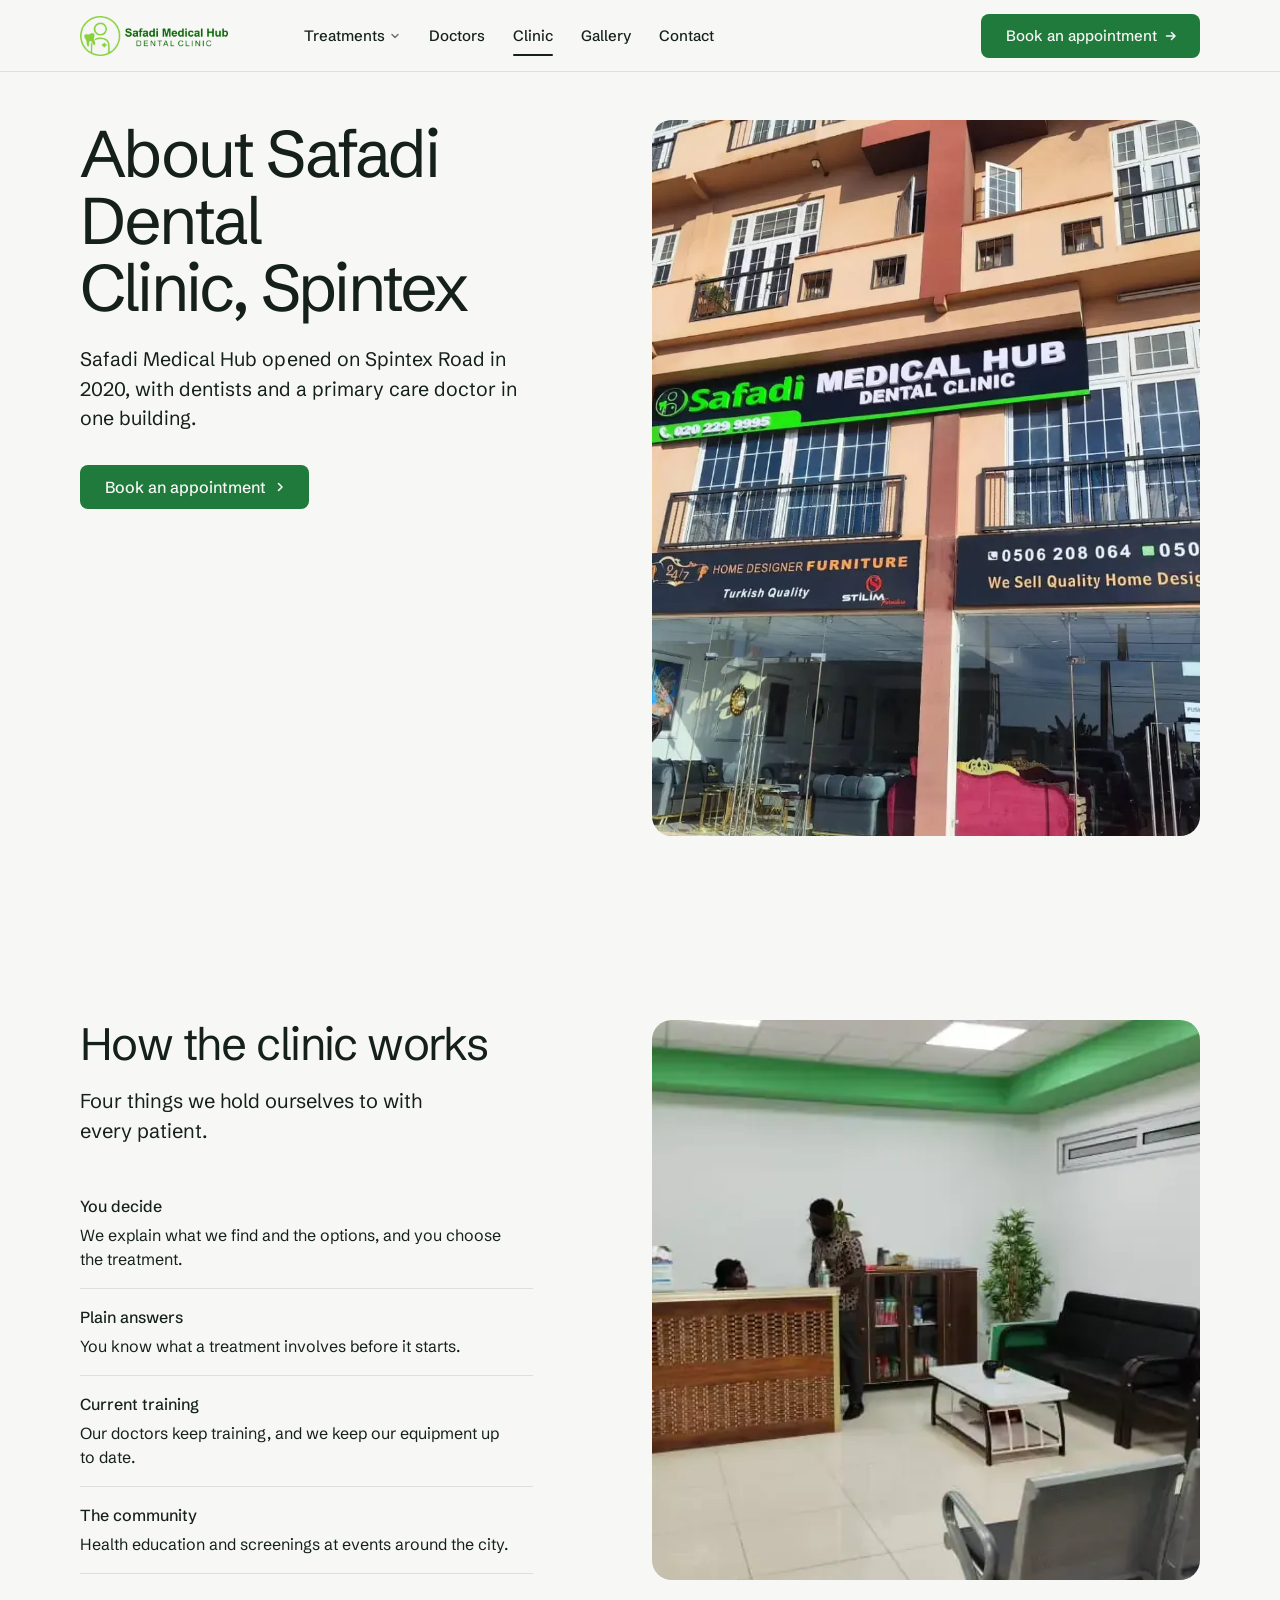
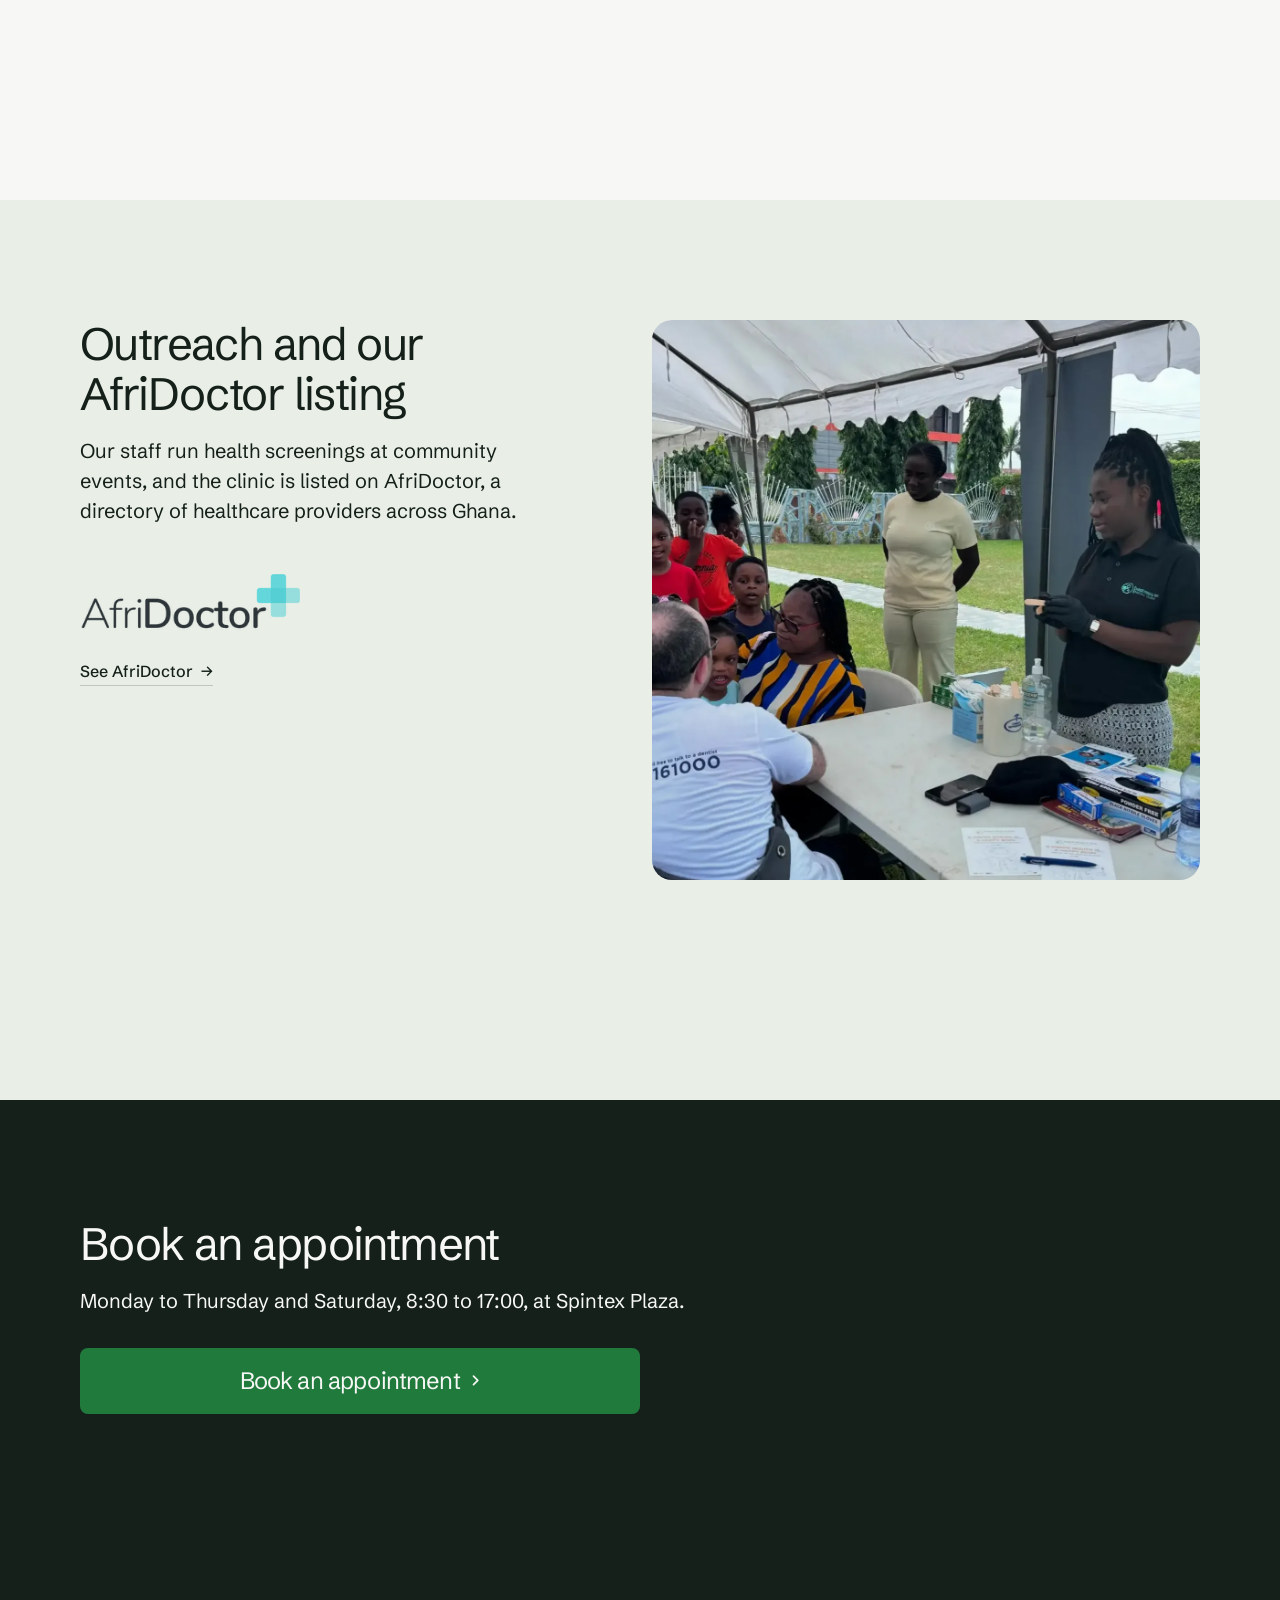
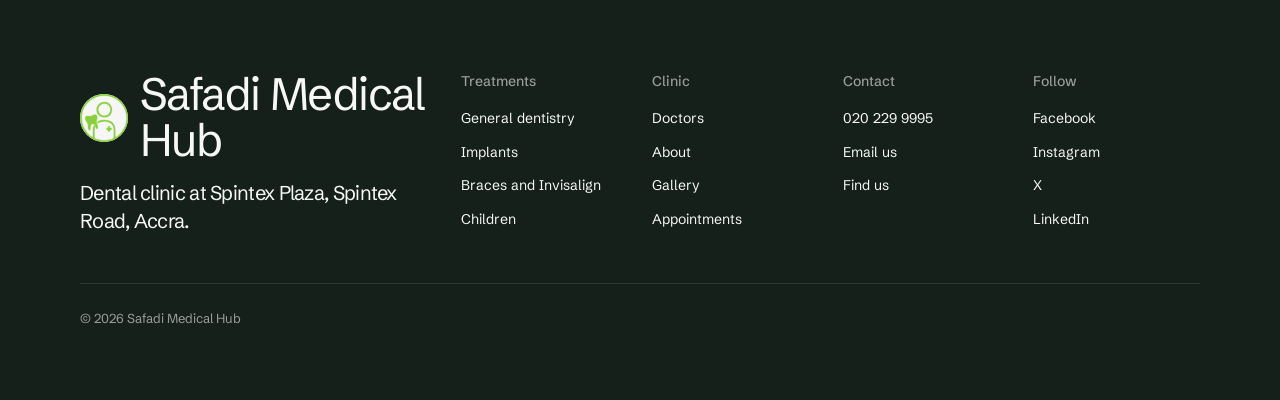
==== about-us.html @ fcdd7473 "Redesign the Safadi Dental Clinic website Seven static pages (home, treatments, doctors, about, gall" ====
<!doctype html>
<html lang="en" data-type="service" data-radius="soft" data-buttons="arrow" data-motion>
<head>
<meta charset="utf-8">
<meta name="viewport" content="width=device-width, initial-scale=1, viewport-fit=cover">
<title>About Safadi Dental Clinic: Spintex, Accra since 2020</title>
<meta name="description" content="Safadi Medical Hub opened on Spintex Road, Accra in 2020, with dentists and a primary care doctor in one building.">
<meta property="og:type" content="website">
<meta property="og:title" content="About Safadi Dental Clinic: Spintex, Accra since 2020">
<meta property="og:description" content="Safadi Medical Hub opened on Spintex Road, Accra in 2020, with dentists and a primary care doctor in one building.">
<meta property="og:image" content="share.jpg">
<meta name="twitter:card" content="summary_large_image">
<link rel="icon" href="favicon.png" type="image/png">
<meta name="theme-color" content="#f7f8f5">
<!-- <link rel="canonical" href="https://safadimedicalservices.com/about-us.html"> : switch on when this build replaces the live site -->
<meta name="site-kind" content="other">
<meta name="page-type" content="service">
<link rel="preconnect" href="https://fonts.googleapis.com">
<link rel="preconnect" href="https://fonts.gstatic.com" crossorigin>
<link href="https://fonts.googleapis.com/css2?family=Schibsted+Grotesk:wght@400..700&display=swap" rel="stylesheet">
<link rel="stylesheet" href="assets/system.css">
<link rel="stylesheet" href="assets/ui/cards.css">
<link rel="stylesheet" href="assets/motion/motion.css">
<link rel="stylesheet" href="assets/backgrounds/backgrounds.css">
<link rel="stylesheet" href="assets/layout/layout.css">
<link rel="stylesheet" href="assets/icons/icon.css">
<style>
:root {
  --p-bg: #f7f8f5; --p-surface: #e9efe7; --p-ink: #15201a; --p-muted: #626a64;
  --p-accent: #1f7a3c; --p-accent-ink: #f7f8f5; --p-action: #1f7a3c; --p-action-ink: #f7f8f5;
  --p-inv-bg: #15201a; --p-inv-surface: #222d26; --p-inv-ink: #f7f8f5; --p-inv-muted: #989e99;
  --p-inv-accent: #1f7a3c; --p-inv-accent-ink: #f7f8f5; --p-inv-action: #1f7a3c; --p-inv-action-ink: #f7f8f5;
  --font-display: "Schibsted Grotesk", system-ui, sans-serif;
  --font-text: "Schibsted Grotesk", system-ui, sans-serif;
  --display-weight: 400;
  --display-tracking: -0.035em;
  --display-tracking-xl: -0.042em;
  --ly-scale: 0.98;
}
</style>
<link rel="stylesheet" href="css/site.css">
<script>document.documentElement.classList.add('m-enter');setTimeout(()=>document.documentElement.classList.add('m-enter-done'),700)</script>
</head>
<body>
<!-- type: service. Built by tools/build-pages.mjs from the shared parts; the deal is the home page's (index.html). -->
<header class="nav">
  <div class="wrap nav__bar">
    <a class="skip-link" href="#top">Skip to content</a>
    <a class="nav__logo" href="index.html"><img src="img/logo.png" alt="Safadi Medical Hub Dental Clinic" width="440" height="119"></a>
    <nav class="nav__links" aria-label="Main">
      <div class="nav__item">
        <a class="nav__link" href="our-services.html">Treatments <svg class="chev" viewBox="0 0 12 12" aria-hidden="true"><path d="M3 4.5l3 3 3-3" fill="none" stroke="currentColor" stroke-width="1.5" stroke-linecap="round" stroke-linejoin="round"/></svg></a>
        <div class="nav__menu">
          <div class="wrap grid">
            <div class="menu-col span-3">
              <p class="t-label">Everyday care</p>
              <a href="our-services.html#general">General dentistry<span>Check-ups and cleaning</span></a>
              <a href="our-services.html#children">Children's dentistry<span>From the first teeth</span></a>
              <a href="our-services.html#emergency">Emergency care<span>Toothache and broken teeth</span></a>
            </div>
            <div class="menu-col span-3">
              <p class="t-label">Specialist care</p>
              <a href="our-services.html#implants">Dental implants<span>Fixed replacement teeth</span></a>
              <a href="our-services.html#orthodontics">Braces and Invisalign<span>Straighter teeth at any age</span></a>
              <a href="our-services.html#cosmetic">Whitening and veneers<span>A brighter, even smile</span></a>
              <a href="our-services.html#restorative">Crowns and bridges<span>Rebuild damaged teeth</span></a>
            </div>
            <a class="menu-card span-3 start-10" href="our-services.html#implants">
              <div class="panel"><img class="frame__img" src="img/surgery-team.webp" alt="Two surgeons in green gowns operating on a patient in the Safadi theatre" loading="lazy"></div>
              <span class="t-card">Implant surgery on site</span>
              <span class="t-small muted">In our own theatre at Spintex Plaza</span>
            </a>
          </div>
        </div>
      </div>
      <div class="nav__item"><a class="nav__link" href="our-team.html">Doctors</a></div>
      <div class="nav__item"><a class="nav__link" href="about-us.html" aria-current="page">Clinic</a></div>
      <div class="nav__item"><a class="nav__link" href="gallery.html">Gallery</a></div>
      <div class="nav__item"><a class="nav__link" href="contact-us.html">Contact</a></div>
    </nav>
    <div class="nav__actions">
      <a class="btn btn--primary" href="appointment.html#book">Book an appointment</a>
    </div>
    <button class="nav__toggle" type="button" aria-expanded="false" aria-label="Menu">
      <svg width="18" height="18" viewBox="0 0 18 18" aria-hidden="true"><path d="M2 5h14M2 13h14" stroke="currentColor" stroke-width="1.6" stroke-linecap="round"/></svg>
    </button>
  </div>
</header>

<main id="top">
  <section class="hero hero--split" data-enter aria-labelledby="hero-h">
    <div class="wrap"><div class="hero-text grid hero__grid">
      <div class="hero__text span-5">
        <h1 id="hero-h">About Safadi Dental Clinic, Spintex</h1>
        <p class="hero__lead">Safadi Medical Hub opened on Spintex Road in 2020, with dentists and a primary care doctor in one building.</p>
        <div class="btn-row"><a class="btn btn--primary" href="appointment.html#book">Book an appointment<svg class="m-arrow" viewBox="0 0 12 12" aria-hidden="true"><path class="m-arrow__stem" d="M1 6h8"/><path class="m-arrow__head" d="M4.5 2.5 8 6l-3.5 3.5"/></svg></a></div>
      </div>
      <div class="hero__media span-6 start-7">
        <img src="img/building.webp" alt="The Spintex Plaza building with the green Safadi Medical Hub sign above the shops" style="--ly-pos: 50% 40%" fetchpriority="high" data-source="client" data-subject="clinic">
      </div>
    </div></div>
  </section>

  <section class="section" id="values" aria-labelledby="values-h">
    <div class="wrap grid grid--top">
      <div class="span-5">
        <div class="section-head"><h2 id="values-h">How the clinic works</h2><p>Four things we hold ourselves to with every patient.</p></div>
        <ul class="rows">
          <li><span class="rows__name">You decide</span><p>We explain what we find and the options, and you choose the treatment.</p></li>
          <li><span class="rows__name">Plain answers</span><p>You know what a treatment involves before it starts.</p></li>
          <li><span class="rows__name">Current training</span><p>Our doctors keep training, and we keep our equipment up to date.</p></li>
          <li><span class="rows__name">The community</span><p>Health education and screenings at events around the city.</p></li>
        </ul>
      </div>
      <div class="frame frame--photo side-photo span-6 start-7"><img class="frame__img" src="img/reception.webp" alt="The reception desk and waiting chairs, with green ceiling panels" loading="lazy" data-source="client" data-subject="clinic"></div>
    </div>
  </section>

  <section class="section ground-surface" id="partners" aria-labelledby="partners-h">
    <div class="wrap grid grid--top">
      <div class="span-5">
        <div class="section-head"><h2 id="partners-h">Outreach and our AfriDoctor listing</h2><p>Our staff run health screenings at community events, and the clinic is listed on AfriDoctor, a directory of healthcare providers across Ghana.</p></div>
        <img class="partner-logo" src="img/afridoctor.png" alt="AfriDoctor" width="220" height="69" loading="lazy">
        <p><a class="link" href="https://afridoctor.com/" target="_blank" rel="noopener">See AfriDoctor</a></p>
      </div>
      <div class="frame frame--photo side-photo side-photo--portrait span-6 start-7"><img class="frame__img" src="img/outreach.webp" alt="Safadi staff checking visitors at a community health screening under a white tent" loading="lazy" data-source="client" data-subject="clinic"></div>
    </div>
  </section>
</main>

<footer class="footer closing footer--dark ground-inverse" id="contact" aria-labelledby="close-h">
  <div class="wrap">
    <div class="closing__cta close--type">
      <div class="section-head">
        <h2 id="close-h">Book an appointment</h2>
        <p class="t-small muted">Monday to Thursday and Saturday, 8:30 to 17:00, at Spintex Plaza.</p>
      </div>
      <a class="btn btn--primary btn--xl" href="appointment.html#book">Book an appointment<svg class="m-arrow" viewBox="0 0 12 12" aria-hidden="true"><path class="m-arrow__stem" d="M1 6h8"/><path class="m-arrow__head" d="M4.5 2.5 8 6l-3.5 3.5"/></svg></a>
    </div>
    <div class="closing__links">
      <div class="grid">
        <div class="span-4 stack-4">
          <a class="footer__mark" href="index.html"><img class="footer__icon" src="favicon.png" alt="" width="48" height="48">Safadi Medical Hub</a>
          <p class="footer__lede">Dental clinic at Spintex Plaza, Spintex Road, Accra.</p>
        </div>
        <div class="span-2 footer__col"><h3>Treatments</h3><ul><li><a href="our-services.html#general">General dentistry</a></li><li><a href="our-services.html#implants">Implants</a></li><li><a href="our-services.html#orthodontics">Braces and Invisalign</a></li><li><a href="our-services.html#children">Children</a></li></ul></div>
        <div class="span-2 footer__col"><h3>Clinic</h3><ul><li><a href="our-team.html">Doctors</a></li><li><a href="about-us.html">About</a></li><li><a href="gallery.html">Gallery</a></li><li><a href="appointment.html">Appointments</a></li></ul></div>
        <div class="span-2 footer__col"><h3>Contact</h3><ul><li><a href="tel:+233202299995">020 229 9995</a></li><li><a href="mailto:info@safadimedicalservices.com">Email us</a></li><li><a href="contact-us.html">Find us</a></li></ul></div>
        <div class="span-2 footer__col"><h3>Follow</h3><ul><li><a href="https://www.facebook.com/SMHDentalClinic/">Facebook</a></li><li><a href="https://www.instagram.com/safadimedicalhub/">Instagram</a></li><li><a href="https://x.com/hubsafadi">X</a></li><li><a href="https://gh.linkedin.com/company/safadi-mh-dental-clinic">LinkedIn</a></li></ul></div>
      </div>
      <div class="footer__legal">
        <span>&copy; 2026 Safadi Medical Hub</span>
        <div class="socials"></div>
      </div>
    </div>
  </div>
</footer>

<nav class="actionbar" aria-label="Quick actions">
  <a class="btn btn--primary" href="appointment.html#book">Book an appointment</a>
</nav>

<script type="module" src="assets/system.js"></script>
<script type="module" src="assets/motion/motion.js"></script>
<script type="module" src="assets/layout/layout.js"></script>
</body>
</html>
---- assets/system.css ----
/*
  taste-skill system.css - the one system for the page. Link it first, then assets/ui/cards.css (the
  feature card, its panel and the fragment placements), then set the palette (--p-*), the fonts and
  the radius set on :root in the page (node scripts/start.mjs prints that block).
  Do not add a second grid, spacing scale, type scale, radius scale, button or card style.
*/

/* ---------------------------------------------------------------- tokens */
:root {
  /* palette (hex only; fx.js reads --bg --surface --ink --muted --accent --accent-ink) */
  --p-bg: #ffffff;
  --p-surface: #f4f4f4;
  --p-ink: #111111;
  --p-muted: #6b6b6b;
  --p-accent: #1a4be0;
  --p-accent-ink: #ffffff;
  --p-action: #1a4be0;      /* buttons, links, focus: the accent, or the ink when the accent is too pale */
  --p-action-ink: #ffffff;
  --p-inv-bg: #111111;
  --p-inv-surface: #1c1c1c;
  --p-inv-ink: #f4f4f4;
  --p-inv-muted: #a3a3a3;
  --p-inv-accent: #ffffff;
  --p-inv-accent-ink: #111111;
  --p-inv-action: #ffffff;
  --p-inv-action-ink: #111111;
  /* the lit ground behind UI and in the closing band (references/cards.md), one per page, tech pages only
     (none on kind other, which is flat): <html data-ground="sand|sky|sage|painting">. system.js gives it to every ground
     that holds UI, on light and dark pages alike; --hue on one panel changes only its accent */
  --ground-bg: #d9ccb7; --ground-surface: #e9e0d2; --ground-ink: #2a2622; --ground-muted: #5a534a; --ground-accent: #a8794a;

  /* fonts */
  --font-display: system-ui, -apple-system, "Segoe UI", sans-serif;
  --font-text: system-ui, -apple-system, "Segoe UI", sans-serif;
  --font-mono: ui-monospace, "SFMono-Regular", Menlo, Consolas, monospace;
  --display-weight: 400;    /* headlines 400; 500 on a tech page (software, gaming, hardware) */
  --display-tracking: -0.025em;

  /* the page rhythm (references/layout-v4.md): one section per screen. The header is fixed and
     --nav tall; every section is padded --padt above and --padb (plus the phone action bar, --bar)
     below, and is exactly one or two screens tall (--h: 1 or 2; --hm on a phone). The hero's words
     start --hgap under the header and its content ends --hpadb above the fold. */
  --nav: 72px;
  --padt: 120px;
  --padb: 72px;
  --hgap: 48px;
  --hpadb: 64px;
  --bar: 0px;
  /* grid: one .wrap (alias .container) for the header, every section and the footer, the same
     --gut on both sides: 1280 wide at x 80-1360 at 1440, 342 at x 24-366 at 390 */
  --container: 1280px;
  --gut: 80px;
  --pad: var(--gut);
  --gutter: 24px;

  /* spacing: 4/8 scale */
  --s-1: 4px;  --s-2: 8px;  --s-3: 12px; --s-4: 16px; --s-5: 24px;
  --s-6: 32px; --s-7: 48px; --s-8: 64px; --s-9: 96px; --s-10: 128px;
  --section: 40px;      /* only a .section outside main (the kit's demo pages); every main > section and
                           footer.closing take --padt and --padb */
  --section-band: 56px; /* the same for an older footer outside footer.closing */
  --head-gap: 48px;     /* the one heading-to-content gap, 32 on a phone (layout.css reads it as --ly-head-gap) */
  --card-pad: 16px;     /* card padding (cards.css sets its own for cards with a panel) */
  --card-gap: 16px;     /* gap between cards */

  /* type scale (the only sizes on the page) */
  --t-label: 13px;
  --t-small: 14px;
  --t-body: 16px;
  --t-lead: 18px;
  --t-card: 18px;
  --t-h3: 24px;
  /* straight lines from the phone size at 390 to the desktop size at 1440 (system.md's table) */
  --t-h2: clamp(30px, 1.72vw + 23.3px, 48px);
  --t-h1: clamp(38px, 3.24vw + 25.4px, 72px);
  /* a big number stays a step under the h2 (VI-11): 38 at 1440, 28 at 390, so it never reads as a
     section heading; a stats row and a price set their own, smaller still */
  --t-stat: clamp(28px, .952vw + 24.29px, 38px);

  /* radius: one scale (soft by default; data-radius on <html> switches it) */
  --r-sm: 8px;  --r-md: 12px; --r-lg: 20px; --r-btn: 8px;

  /* controls (fixed here; a page never adds its own) */
  --btn-h: 44px;
  --btn-h-sm: 36px;
  --nav-h: var(--nav);  /* the older name, kept for the kit's files */
  --icon: 16px;         /* small icons: socials, menu chevrons, mono brand marks */

  /* motion: the one UI ease-out (motion.css --m-ease and ui/base.css --u-ease read it; references/motion.md) */
  --ease: cubic-bezier(.2, .8, .2, 1);
  --dur: 180ms;
}
html[data-radius="sharp"] { --r-sm: 4px; --r-md: 6px;  --r-lg: 8px;  --r-btn: 4px; }
html[data-radius="soft"]  { --r-sm: 8px; --r-md: 12px; --r-lg: 20px; --r-btn: 8px; }
html[data-radius="round"] { --r-sm: 10px; --r-md: 16px; --r-lg: 24px; --r-btn: 999px; }
/* the four lit grounds (references/cards.md); sand is the default above. painting goes with
   painterly-landscape (x.ai's daylight sky over olive hills) */
html[data-ground="sky"]      { --ground-bg: #c6d3df; --ground-surface: #d6e0e9; --ground-ink: #25303a; --ground-muted: #4d5964; --ground-accent: #3f6a92; }
html[data-ground="sage"]     { --ground-bg: #cdd6c6; --ground-surface: #dce3d6; --ground-ink: #262d24; --ground-muted: #535b51; --ground-accent: #6c8e63; }
html[data-ground="painting"] { --ground-bg: #79a8d6; --ground-surface: #a6c4e2; --ground-ink: #16212c; --ground-muted: #273949; --ground-accent: #9c9b3c; }
/* cards.css takes its card and panel radii from this scale */
html[data-radius] .card { --c-r: var(--r-lg); }
html[data-radius] .panel { --p-r: var(--r-md); }

/* a phone: the header 56, the sections padded 96 / 48, the hero's words 40 under the header and its
   content ending 24 above the fold, 24 at both sides, 12 between columns */
@media (max-width: 639px) {
  :root { --nav: 56px; --padt: 96px; --padb: 48px; --hgap: 40px; --hpadb: 24px; --gut: 24px; --gutter: 12px; --card-gap: 12px; --head-gap: 32px; }
}
@media (min-width: 640px) {
  :root { --gut: 48px; --section: 48px; --section-band: 72px; --card-pad: 24px; }
}
@media (min-width: 1024px) {
  :root { --gut: 80px; --section: 56px; --section-band: 96px; --card-gap: 24px;
          --t-lead: 20px; --t-card: 20px; --t-h3: 28px; }
  /* a place (and a local service): the 1200 column at x 120-1320 */
  html[data-type="place"] { --gut: 120px; --container: 1200px; }
}
/* a place (VI-06, ST-96, PH-23): its own smaller type (h1 48/53 and 32/37, h2 32/40 and 24/30, titles
   and the sub-line 20 and 18), the Recipe 3 hero's gap under its photograph (40, 24 on a phone),
   square photographs and cards and 2px buttons, whatever data-radius and data-buttons say */
:root[data-type="place"] {
  --hgap: 40px;
  --t-h1: clamp(32px, 1.524vw + 26.06px, 48px);
  --t-h2: clamp(24px, .762vw + 21px, 32px);
  --t-h3: clamp(20px, .381vw + 18.51px, 24px);
  --r-sm: 2px; --r-md: 0px; --r-lg: 0px; --r-btn: 2px;
}
:root[data-type="place"] :is(h1, .t-h1) { line-height: 1.104; }
:root[data-type="place"] :is(h2, .t-h2) { line-height: 1.25; }
@media (max-width: 639px) {
  :root[data-type="place"] { --hgap: 24px; }
  :root[data-type="place"] :is(h1, .t-h1) { line-height: 1.156; }
}

/* ---------------------------------------------------------------- grounds (at most three) */
:root, .ground-base {
  --bg: var(--p-bg); --surface: var(--p-surface); --ink: var(--p-ink); --muted: var(--p-muted);
  --accent: var(--p-accent); --accent-ink: var(--p-accent-ink); --card: var(--p-surface);
  --action: var(--p-action); --action-ink: var(--p-action-ink);
}
.ground-surface {
  --bg: var(--p-surface); --surface: var(--p-bg); --ink: var(--p-ink); --muted: var(--p-muted);
  --accent: var(--p-accent); --accent-ink: var(--p-accent-ink); --card: var(--p-bg);
  --action: var(--p-action); --action-ink: var(--p-action-ink);
}
.ground-inverse {
  --bg: var(--p-inv-bg); --surface: var(--p-inv-surface); --ink: var(--p-inv-ink); --muted: var(--p-inv-muted);
  --accent: var(--p-inv-accent); --accent-ink: var(--p-inv-accent-ink); --card: var(--p-inv-surface);
  --action: var(--p-inv-action); --action-ink: var(--p-inv-action-ink);
}
:root, .ground-base, .ground-surface, .ground-inverse {
  --line: color-mix(in oklab, var(--ink) 11%, transparent);
  --line-strong: color-mix(in oklab, var(--ink) 20%, transparent);
  /* effects (fx.js) and UI fragments (assets/ui) take the colours of the ground they sit on */
  --fx-bg: var(--bg); --fx-surface: var(--surface); --fx-ink: var(--ink); --fx-muted: var(--muted);
  --fx-accent: var(--accent); --fx-accent-ink: var(--accent-ink);
  --ui-font: var(--font-text); --ui-mono: var(--font-mono); --ui-radius: var(--r-md);
}
.ground-base, .ground-surface, .ground-inverse { background: var(--bg); color: var(--ink); }

/* ---------------------------------------------------------------- base */
*, *::before, *::after { box-sizing: border-box; }
/* an anchor lands on the section's top (the judge's frame): the fixed header covers --nav of its --padt */
html { -webkit-text-size-adjust: 100%; scroll-padding-top: 0; scroll-behavior: auto; margin: 0; }
body {
  margin: 0; background: var(--bg); color: var(--ink);
  font: 400 var(--t-body)/1.55 var(--font-text);
  -webkit-font-smoothing: antialiased; text-rendering: optimizeLegibility; overflow-x: clip;
}
img, svg, video, canvas { display: block; max-width: 100%; }
/* hidden means hidden, also on an img the line above makes a block (a menu tab's photograph, a peek photograph) */
[hidden] { display: none !important; }
img, video { height: auto; }
a { color: inherit; text-decoration: none; }
button { font: inherit; color: inherit; }
h1, h2, h3, h4, p, ul, ol, figure, blockquote { margin: 0; }
ul, ol { padding: 0; list-style: none; }
h1, h2, h3, h4 {
  font-family: var(--font-display); font-weight: var(--display-weight);
  letter-spacing: var(--display-tracking); text-wrap: balance; overflow-wrap: break-word;
  /* a long word (a German compound at 390) breaks at a syllable with a hyphen, in the language of <html lang>;
     only words of 10 letters or more, 4 at least on each side, so a short English heading never breaks */
  hyphens: auto; -webkit-hyphens: auto; hyphenate-limit-chars: 10 4 4;
}
h1, .t-h1 { font-size: var(--t-h1); line-height: 1.04; }
h2, .t-h2 { font-size: var(--t-h2); line-height: 1.1; }
h3, .t-h3 { font-size: var(--t-h3); line-height: 1.2; }
h4, .t-card { font-family: var(--font-text); font-weight: 500; font-size: var(--t-card); line-height: 1.3; letter-spacing: -0.01em; }
p { text-wrap: pretty; }
.t-lead  { font-size: var(--t-lead); line-height: 1.5; }
.t-body  { font-size: var(--t-body); line-height: 1.55; }
.t-small { font-size: var(--t-small); line-height: 1.5; }
.t-label { font-size: var(--t-label); font-weight: 500; line-height: 1.4; letter-spacing: 0.01em; }
.t-stat  { font-family: var(--font-display); font-weight: var(--display-weight); font-size: var(--t-stat);
           line-height: 1; letter-spacing: var(--display-tracking); font-variant-numeric: tabular-nums; }
.muted { color: var(--muted); }
.mono  { font-family: var(--font-mono); }
.measure { max-width: 62ch; }
:focus-visible { outline: 2px solid var(--action); outline-offset: 2px; border-radius: 2px; }
::selection { background: color-mix(in oklab, var(--accent) 30%, transparent); }

/* ---------------------------------------------------------------- grid */
.wrap, .container { width: min(100% - 2 * var(--gut), var(--container)); margin-inline: auto; padding-inline: 0; }
.grid { display: grid; grid-template-columns: repeat(12, minmax(0, 1fr)); column-gap: var(--gutter); row-gap: var(--card-gap); }
.grid > * { min-width: 0; grid-column: 1 / -1; }
.section { padding-block: var(--section); }

/* ---------------------------------------------------------------- one section per screen
   The page is a stack of screens. Framed at scrollY = k x the screen height, a shot shows exactly one
   section: the hero alone on the first screen, every other section (and footer.closing, the close and
   the footer in one) exactly one or two screens tall, its h2 first, --padt under its top. Heights
   and padding do it: no pinning, snapping or script.
     <section class="section" id=".." style="--h: 2">     (2 screens; --hm sets a phone's count alone)
       <div class="wrap"> the h2 first, then the content </div>     (the one in-flow child)
     </section>
   A layer (a full-bleed photograph or ground behind the words) is an <img class="layer" aria-hidden="true">
   beside the .wrap. Content must fit: one screen holds 708px of content at 1440x900 (900 - 120 - 72),
   two hold 1,608 (the second screen's part starts --padt under its top with .g2). From 640 to 1279 a
   section keeps at least its screens and grows past them rather than overlap the next. */
main > :is(section, .section), footer.closing {
  position: relative; box-sizing: border-box;
  height: calc(var(--h, 1) * 100vh); height: calc(var(--h, 1) * 100svh);
  padding: var(--padt) 0 calc(var(--padb) + var(--bar));
}
main > :is(section, .section) > :is(.wrap, .container), footer.closing > .wrap { position: relative; z-index: 1; height: 100%; }
main > :is(section, .section) > :is(.wrap, .container):not(.grid) { display: flex; flex-direction: column; }
/* a .wrap that is the section's grid too (class="wrap grid"): its rows start at the top */
main > :is(section, .section) > :is(.wrap, .container).grid { align-content: start; }
/* .fill: the block that takes what the screen leaves under the heading (a photograph, a frame) */
main > :is(section, .section) > .wrap > .fill { flex: 1 1 0; min-height: 0; }
/* two screens as two groups: row 1 the h2 and the first group, row 2 the rest (no second h2), starting
   --padt under the second screen's top, so the second shot looks like any other section */
main > :is(section, .section).g2, footer.closing.g2 { --h: 2; }
main > :is(section, .section).g2 > :is(.wrap, .container), footer.closing.g2 > .wrap { display: grid; grid-template-rows: minmax(0, 1fr) minmax(0, 1fr); row-gap: calc(var(--padt) + var(--padb) + var(--bar)); }
main > :is(section, .section).g2 > :is(.wrap, .container) > *, footer.closing.g2 > .wrap > * { min-height: 0; align-self: start; }
main > :is(section, .section).g2 > :is(.wrap, .container) > :is(.group, .fill) { align-self: stretch; }
/* a group: one screen's part of a .g2 section (its h2 and first rows, or the rest) */
.group { display: flex; flex-direction: column; min-height: 0; }
/* each screen's card row runs down to that screen's foot (the cards stretch, their panels grow), so
   the second screen of a .g2 is never a short row over an empty ground; both rows end on the same line */
@media (min-width: 1024px) {
  main > :is(section, .section).g2 > .wrap > .grid:last-child,
  main > :is(section, .section).g2 > .wrap > .group > .grid:last-child { align-self: stretch; flex: 1 1 auto; min-height: 0; }
}
.group > .fill { flex: 1 1 0; min-height: 0; }
@media (min-width: 640px) and (max-width: 1279px) {
  main > :is(section, .section):not(.hero, .section--hero), footer.closing {
    height: auto; min-height: calc(var(--h, 1) * 100vh); min-height: calc(var(--h, 1) * 100svh);
  }
  /* the section is a column and its .wrap takes all of it, so a .fill (a photograph, a frame) still
     grows to the section's foot (a min-height percentage would not resolve, leaving it at its least) */
  /* :where() keeps it at no weight, so a page's own phone- or tablet-only hiding (section.desk-only { display: none }) wins */
  :where(main > :is(section, .section):not(.hero, .section--hero), footer.closing) { display: flex; flex-direction: column; }
  main > :is(section, .section):not(.hero, .section--hero) > :is(.wrap, .container), footer.closing > .wrap { flex: 1 0 auto; height: auto; min-height: 0; }
}
/* a phone: lvh (the screen with its bars hidden) for every section but the hero; --hm when stacking
   makes the content taller than the desktop count */
@media (max-width: 639px) {
  /* at least its screens, never less: content a screen cannot hold makes the section taller (the rhythm
     check then asks for --hm: 2 or less content); a fixed height would lay its last rows over the next
     section, the fault the phone shots showed most (a list under the closing heading and its button) */
  main > :is(section, .section):not(.hero, .section--hero), footer.closing {
    height: auto; min-height: calc(var(--hm, var(--h, 1)) * 100vh); min-height: calc(var(--hm, var(--h, 1)) * 100lvh);
  }
  /* one grid row at least the screens tall that grows with the .wrap's content: the .wrap is stretched to
     it, so its .fill and its two groups still share a definite height */
  /* (at no weight, as on the tablet: a page's own section.desk-only { display: none } still hides it) */
  :where(main > :is(section, .section):not(.hero, .section--hero):has(> :is(.wrap, .container)), footer.closing) {
    display: grid; grid-template-columns: minmax(0, 1fr); grid-template-rows: 1fr; grid-auto-rows: auto;
  }
  main > :is(section, .section):not(.hero, .section--hero) > :is(.wrap, .container), footer.closing > .wrap { height: auto; }
  main > :is(section, .section).g2m, footer.closing.g2m { --hm: 2; }
  main > :is(section, .section).g2m > :is(.wrap, .container), footer.closing.g2m > .wrap { display: grid; grid-template-rows: minmax(0, 1fr) minmax(0, 1fr); row-gap: calc(var(--padt) + var(--padb) + var(--bar)); }
  /* stacked in one, the two groups keep the open cards' 32px, so the first group's last panel never meets
     the next card's title */
  main > :is(section, .section).g2:not(.g2m) > :is(.wrap, .container) { display: flex; row-gap: var(--s-6); }
  /* what the two screens leave goes around the second group, so it opens below the header, not on the fold */
  main > :is(section, .section).g2:not(.g2m) > :is(.wrap, .container) > :last-child { margin-block: auto; }
  main > :is(section, .section).g2:not(.g2m) > :is(.wrap, .container) > * { align-self: stretch; }
}
/* a layer: the photograph or ground of a whole section, under its words, edge to edge */
main > :is(section, .section) > :is(img, video, canvas, picture).layer,
footer.closing > :is(img, video, canvas, picture).layer {
  position: absolute; inset: 0; z-index: 0; width: 100%; height: 100%; max-width: none; object-fit: cover; object-position: var(--pos, 50% 50%);
}
main > :is(section, .section) > picture.layer > img { width: 100%; height: 100%; object-fit: cover; }

/* the hero: exactly the first screen, the fixed header over its top. Its words start --hgap under the
   header (--photo adds a full-bleed photograph's height above them on a place); its content ends
   --hpadb above the fold, and nothing of the next section shows, at 1440, 1024, 820 and 390.
     <section class="hero hero--<type>"><div class="wrap"><div class="hero-text"> .. </div>[one strip]</div></section>
   .hero-text holds the whole composition (the words, and the picture or window beside or under them);
   one docked strip (logos, three facts) may follow it, at most 96px, desktop only. */
main > :is(.hero, .section--hero) {
  height: 100vh; height: 100svh; min-height: 0;
  padding: calc(var(--nav) + var(--photo, 0px) + var(--hgap)) 0 calc(var(--hpadb) + var(--bar));
}
:is(.hero, .section--hero) > .wrap { height: 100%; display: grid; grid-template-rows: minmax(0, 1fr) auto; row-gap: var(--s-7); }
:is(.hero, .section--hero) > .wrap > .hero-text { min-height: 0; }
/* a phone: the hero is at least the first screen and grows when a short phone (320x640) cannot hold its
   words, buttons and picture, so nothing of it lies over the next section or under the header */
@media (max-width: 639px) {
  main > :is(.hero, .section--hero) { height: auto; min-height: 100vh; min-height: 100svh; }
  main > :is(.hero, .section--hero):has(> :is(.wrap, .container)) { display: grid; grid-template-columns: minmax(0, 1fr); grid-template-rows: 1fr; grid-auto-rows: auto; }
  main > :is(.hero, .section--hero) > :is(.wrap, .container) { height: auto; }
}
:is(.hero, .section--hero) > .wrap > .hero-strip { grid-row: 2; max-height: 96px; }
@media (max-width: 639px) { :is(.hero, .section--hero) > .wrap > .hero-strip { display: none; } }
.section--hero .section-head { max-width: 860px; }
/* the starter's own hero (hero-split): the words on span-5 top-aligned, the picture on span-6 start-7
   as tall as the hero's content box (at most 716 at 1440x900); a phone stacks words, then the picture
   in what is left */
.hero-text.hero-split { height: 100%; align-items: stretch; }
.hero-split > .hero-copy { align-self: start; }
.hero-split > .hero-visual { position: relative; min-height: 0; height: 100%; }
@media (max-width: 1023px) {
  .hero-text.hero-split { display: flex; flex-direction: column; gap: var(--s-6); }
  .hero-split > .hero-visual { flex: 1 1 0; min-height: 200px; height: auto; }
}
.hero-copy > * + * { margin-top: var(--s-5); }
/* the h1 first in the words' column: its capitals start on the picture's top line, not the line box's
   (the leading above the capitals would put the words about 12px under the photograph's top) */
.hero-copy > h1:first-child { text-box: trim-start cap alphabetic; }
.hero-copy > .btn-row { margin-top: var(--s-6); }
/* three short facts at the foot of the words' column, on the picture's bottom line (no dead space
   under the buttons): <dl class="hero-facts"><div><dt>..</dt><dd>..</dd></div> x3</dl> */
@media (min-width: 1024px) {
  .hero-split > .hero-copy { height: 100%; display: flex; flex-direction: column; }
  .hero-split > .hero-copy > .hero-facts { margin-top: auto; }
}
.hero-facts { display: grid; grid-template-columns: repeat(3, minmax(0, 1fr)); gap: var(--s-5) var(--gutter); margin: 0; }
.hero-facts > div { display: grid; gap: var(--s-1); align-content: start; }
.hero-facts dt { font-size: var(--t-small); color: var(--muted); }
.hero-facts dd { margin: 0; font-weight: 500; }
@media (max-width: 1023px) { .hero-facts { display: none; } }
/* a notice line above the h1 (changed hours, a delivery cut-off): one line with a number, static,
   starting on the left line like the h1 under it */
.hero-notice { font-size: var(--t-small); font-weight: 500; color: var(--ink); }
.hero-notice b, .hero-notice strong { font-weight: 500; color: var(--accent); }
.hero-copy > .hero-notice + h1 { margin-top: var(--s-5); }

/* a phone: open tiles from a row of three or four (rooms, goods, beans) go two-up, an odd last one
   across the row, so a row of three fits one 844px screen (stacked one under another they need two) */
@media (max-width: 639px) {
  .grid > .tile:is(.span-3, .span-4) { grid-column: auto / span 6; }
  .grid > .tile:is(.span-3, .span-4):nth-child(odd of .tile):nth-last-child(1 of .tile) { grid-column: 1 / -1; }
  .grid > .tile:is(.span-3, .span-4) .tile__head { flex-wrap: wrap; gap: 0 var(--s-2); }
}
/* a phone: open cards (words on the ground, the panel under them) stacked one under another keep 32px
   between a panel's foot and the next card's title, so a title never reads as the panel's caption */
@media (max-width: 639px) { .grid:has(> .card--open) { row-gap: var(--s-6); } }
/* a phone stacks a two-screen section's four open tiles into its two screens: their panels take 180px (a wide
   crop), so the h2 and the first two tiles of two lines each end on the first screen and the four inside both,
   not a third of a screen past. A page that sets its group's own --p-h (#features .panel) sets its phone value
   too, as the starter does */
@media (max-width: 639px) { main > :is(section, .section).g2 .card--open > .panel { --p-h: 180px; } }
/* spans: desktop >= 1024. Tablet 640-1023: text cards on span-3 and span-6 go two-up; cards with a
   panel (a visual needs the width; the one exception is a span-6 pair, below)
   and everything else (split text and visuals, span-4 cards, span-5/7/8 blocks) take the full row, so a split stacks and no row is left half empty. Phone < 640: one column. */
@media (min-width: 640px) and (max-width: 1023px) {
  .grid > .card.span-3:not(:has(> .panel)), .grid > .card.span-6:not(:has(> .panel)) { grid-column: auto / span 6; }
  /* the one exception with a panel: a 2x2 (or a pair) of span-6 cards stays two-up from 720px (a panel
     of about 310px and more, wide enough for a kit fragment), so four cards take one or two screens
     at 768-820 instead of a card per row (four stacked panels run past two screens). Split cards and
     every other span keep the full row. Under 720 a card per row. */
  @media (min-width: 720px) {
    .grid > .card.span-6:has(> .panel):not(.card--split) { grid-column: auto / span 6; }
    .grid > .card.span-6:has(> .panel):not(.card--split):nth-child(odd of .card.span-6):nth-last-child(1 of .card.span-6) { grid-column: 1 / -1; }
  }
  /* open tiles (rooms, models, people, a photo pair) go two-up; an odd last one takes the row */
  .grid > .tile:is(.span-3, .span-4, .span-6) { grid-column: auto / span 6; }
  .grid > .tile:is(.span-3, .span-4, .span-6):nth-child(odd of .tile):nth-last-child(1 of .tile) { grid-column: 1 / -1; }
}
@media (min-width: 1024px) {
  .span-2  { grid-column: auto / span 2; }
  .span-3  { grid-column: auto / span 3; }
  .span-4  { grid-column: auto / span 4; }
  .span-5  { grid-column: auto / span 5; }
  .span-6  { grid-column: auto / span 6; }
  .span-7  { grid-column: auto / span 7; }
  .span-8  { grid-column: auto / span 8; }
  .span-9  { grid-column: auto / span 9; }
  .span-10 { grid-column: auto / span 10; }
  .span-12 { grid-column: auto / span 12; }
  .start-1 { grid-column-start: 1; } .start-2 { grid-column-start: 2; } .start-3 { grid-column-start: 3; }
  .start-5 { grid-column-start: 5; } .start-6 { grid-column-start: 6; } .start-7 { grid-column-start: 7; }
  .start-4 { grid-column-start: 4; } .start-8 { grid-column-start: 8; } .start-9 { grid-column-start: 9; }
  .start-10 { grid-column-start: 10; }
  /* a split is top-aligned: the words' first line and the picture's top on one line (never centred
     against each other, never mirrored: text left, the visual right, on every split of the page) */
  .grid--middle, .grid--top { align-items: start; }
}
/* card rows: every card in a row the same height (a plain .grid stretches them) */
.grid:is(.grid--middle, .grid--top) > .card { align-self: stretch; }
/* 1024-1279: a span-4 card's panel would be about 220px wide, too narrow for real UI. Cards with a
   panel on span-4 go two-up, a span-8 one takes the row, and an odd last one takes the row too
   (steps, proof row: two, then one wide; bento: the wide card, then the four small ones two by two) */
@media (min-width: 1024px) and (max-width: 1279px) {
  .grid > .card.span-4:has(> .panel) { grid-column: auto / span 6; }
  .grid > .card.span-8:has(> .panel),
  .grid > .card.span-4:has(> .panel):nth-child(odd of .card.span-4):nth-last-child(1 of .card.span-4) { grid-column: 1 / -1; }
}

/* ---------------------------------------------------------------- section heading */
.section-head { max-width: 760px; margin-bottom: var(--head-gap); display: grid; gap: var(--s-4); }
/* every heading starts on the left line (a centred head among left ones reads as a mistake): the
   old centred head is left-aligned too */
.section-head--center { text-align: left; justify-items: start; }
/* a head row: the h2 (and its line) left, one link or the section's button at the right line */
.section-head--split { max-width: none; display: flex; align-items: end; justify-content: space-between; gap: var(--s-5); flex-wrap: wrap; }
.section-head--split > div { display: grid; gap: var(--s-4); max-width: 760px; }
.section-head p { color: var(--ink); font-size: var(--t-lead); line-height: 1.5; max-width: 60ch; }
.section-head--row { max-width: none; display: flex; align-items: end; justify-content: space-between; gap: var(--s-5); flex-wrap: wrap; }
.section-head--row > div { display: grid; gap: var(--s-4); max-width: 760px; }
/* the hero row (hero-product, hero-cycle): the h1 and its line left, the buttons right, across 1280 */
.section--hero .section-head--row { max-width: none; }

/* ---------------------------------------------------------------- buttons (one pair, a dealt look)
   One pair a page, .btn--primary and .btn--secondary, in the look dealt with the page (sections.md)
   and set once on <html data-buttons>; the markup never changes:
     solid  filled primary, outlined secondary, the radius scale (Figma; the default)
     pill   pills, a chevron after the primary's label, a tinted secondary (x.ai)
     tonal  the radius scale, a tinted secondary with no outline (Linear, Vercel)
     arrow  an arrow after the primary's label; the secondary is a text link with an arrow (Stripe)
     block  near-square corners, 48px tall; the secondary is an underlined text link (shops, hotels) */
.btn {
  display: inline-flex; align-items: center; justify-content: center; gap: var(--s-2);
  height: var(--btn-h); padding: 0 var(--s-5); border-radius: var(--r-btn); border: 1px solid transparent;
  font: 500 var(--t-body)/1 var(--font-text); letter-spacing: 0; white-space: nowrap; cursor: pointer;
  transition: background-color var(--dur) var(--ease), color var(--dur) var(--ease), border-color var(--dur) var(--ease), text-decoration-color var(--dur) var(--ease);
}
.btn--primary { background: var(--action); color: var(--action-ink); }
.btn--primary:hover { background: color-mix(in oklab, var(--action) 86%, var(--ink)); }
/* an inverted primary (the action is the ground's ink: a brand band, a lit ground): its hover steps toward the ground, as the filled one steps toward the ink */
.ground-brand .btn--primary:hover { background: color-mix(in oklab, var(--action) 88%, var(--bg)); }
/* the ground's own colour with a clear border: never grey on grey, readable on an effect too */
.btn--secondary { background: var(--bg); color: var(--ink); border-color: var(--line-strong); }
.btn--secondary:hover { background: color-mix(in oklab, var(--bg) 94%, var(--ink)); border-color: color-mix(in oklab, var(--ink) 35%, transparent); }
.btn--sm { height: var(--btn-h-sm); padding: 0 var(--s-4); font-size: var(--t-small); }
html[data-buttons="pill"] { --r-btn: 999px; }
html[data-buttons="block"] { --r-btn: 2px; --btn-h: 48px; }
html:is([data-buttons="pill"], [data-buttons="tonal"]) .btn--secondary { background: color-mix(in oklab, var(--ink) 8%, var(--bg)); border-color: transparent; }
html:is([data-buttons="pill"], [data-buttons="tonal"]) .btn--secondary:hover { background: color-mix(in oklab, var(--ink) 14%, var(--bg)); border-color: transparent; }
/* arrow and block: the secondary is a text link at the button's height (no box: one button look) */
html:is([data-buttons="arrow"], [data-buttons="block"]) .btn--secondary {
  background: none; border-color: transparent; padding-inline: var(--s-2);
  text-decoration: underline; text-underline-offset: 4px; text-decoration-color: var(--line-strong);   /* the .link look */
}
html:is([data-buttons="arrow"], [data-buttons="block"]) .btn--secondary:hover { background: none; border-color: transparent; text-decoration-color: currentColor; }
/* the glyph after a label: a chevron (pill) or an arrow (arrow), drawn so every font shows the same */
html[data-buttons="pill"] .btn--primary::after,
html[data-buttons="arrow"] :is(.btn--primary, .btn--secondary)::after {
  content: ""; flex: none; width: 12px; height: 12px; margin-right: -2px; background: currentColor;
  -webkit-mask: var(--btn-glyph) center / contain no-repeat; mask: var(--btn-glyph) center / contain no-repeat;
  transition: transform var(--dur) var(--ease);
}
html[data-buttons="pill"] { --btn-glyph: url("data:image/svg+xml,%3Csvg xmlns='http://www.w3.org/2000/svg' viewBox='0 0 12 12'%3E%3Cpath d='M4.5 2.5 8 6l-3.5 3.5' fill='none' stroke='black' stroke-width='1.6' stroke-linecap='round' stroke-linejoin='round'/%3E%3C/svg%3E"); }
html[data-buttons="arrow"] { --btn-glyph: url("data:image/svg+xml,%3Csvg xmlns='http://www.w3.org/2000/svg' viewBox='0 0 12 12'%3E%3Cpath d='M1.5 6h8.5M6.5 2.5 10 6l-3.5 3.5' fill='none' stroke='black' stroke-width='1.5' stroke-linecap='round' stroke-linejoin='round'/%3E%3C/svg%3E"); }
@media (hover: hover) and (pointer: fine) { html:is([data-buttons="pill"], [data-buttons="arrow"]) .btn:hover::after { transform: translateX(3px); } }
.btn:active { transform: translateY(1px) scale(.985); }
.btn--arrow::after { content: "\2192"; transition: transform var(--dur) var(--ease); }
@media (hover: hover) and (pointer: fine) { .btn--arrow:hover::after { transform: translateX(3px); } }
/* the drawn arrow (assets/motion: its stem grows and its head moves 3px on hover), the last child of
   a primary button, a pill or a link: <svg class="m-arrow" viewBox="0 0 12 12" aria-hidden="true">
   <path class="m-arrow__stem" d="M1 6h8"/><path class="m-arrow__head" d="M4.5 2.5 8 6l-3.5 3.5"/></svg>.
   It replaces the dealt glyph, so a button never shows two */
.m-arrow { flex: none; width: 12px; height: 12px; margin-right: -2px; overflow: visible;
           fill: none; stroke: currentColor; stroke-width: 1.6; stroke-linecap: round; stroke-linejoin: round; }
.btn--xl .m-arrow { width: 0.62em; height: 0.62em; stroke-width: 1.4; }
:is(.btn, .link, .pill):has(> .m-arrow)::after { content: none; display: none; }
.btn-row { display: flex; flex-wrap: wrap; gap: var(--s-3); align-items: center; }
.section-head--center .btn-row { justify-content: center; }
/* on the phone every button row stacks full width */
@media (max-width: 639px) {
  .btn-row { flex-direction: column; align-items: stretch; width: 100%; justify-self: stretch; }
  /* full width, the second action is a text link at the button's height under the filled one (an
     outline across the whole screen reads as a rule, a pale fill as a switched-off button) */
  .btn-row > .btn--secondary { background: none; border-color: transparent; text-decoration: underline; text-underline-offset: 4px; text-decoration-color: var(--line-strong); }
  .section-head--split > .btn { width: 100%; }
}
.link { display: inline-flex; align-items: center; gap: var(--s-2); font-weight: 500; color: var(--ink);
        text-decoration: underline; text-decoration-color: var(--line-strong); text-underline-offset: 4px;
        transition: text-decoration-color var(--dur) var(--ease); }
.link:hover { text-decoration-color: currentColor; }
.link::after { content: "\2192"; display: inline-block; text-decoration: none; transition: transform var(--dur) var(--ease); }
@media (hover: hover) and (pointer: fine) { .link:hover::after { transform: translateX(3px); } }
.pill { display: inline-flex; align-items: center; gap: var(--s-2); height: 32px; padding: 0 var(--s-3);
        border-radius: 999px; border: 1px solid var(--line); background: var(--card);
        font-size: var(--t-label); color: var(--ink); }
.pill .muted { color: var(--muted); }

/* ---------------------------------------------------------------- card (one style) */
.card {
  display: flex; flex-direction: column; gap: var(--s-2); min-width: 0;
  background: var(--card); border: 1px solid var(--line); border-radius: var(--r-lg); padding: var(--card-pad);
}
/* small titles in the text face: a display face at 20px (a condensed or hairline serif) reads smaller than the body */
.card > h3, .card > h4, .card--plan h3 { font-family: var(--font-text); font-weight: 500; font-size: var(--t-card); line-height: 1.3; letter-spacing: -0.01em; }
/* the type floor (system.md): text people read is 16px or more in ink; cards.css sets it for its
   card text, this for a plain card's lines */
.card > p { color: var(--ink); font-size: var(--t-body); max-width: 52ch; }
/* at most two boxes one inside the other (sections.md): a card whose panel holds UI drops its own
   box, so its title and lines sit on the page ground over the panel (Figma's tiles), or runs the
   panel flush to its sides and bottom (cards.css .panel--flush) */
.card.card--open { --c-pad: 0px; background: none; border: 0; box-shadow: none; padding: 0; overflow: visible; }
.card.card--open > .panel { margin: var(--s-5) 0 0; border-radius: var(--r-lg); }
.card.card--open > .panel--top { margin: 0 0 var(--s-5); }
.card--plan.is-featured { border-color: var(--action); box-shadow: inset 0 0 0 1px var(--action); }
/* cards.css (linked after this file) sets .card { gap: 0 } for feature cards; a plan keeps its 16px rows */
.card.card--plan { gap: var(--s-4); }

/* ---------------------------------------------------------------- visuals: panels and frames
   A card's .panel (the inset visual), .stage and the placements (.at-corner, .at-rise, .at-over,
   .at-right, .at-center, .stage--fade-*) come from assets/ui/cards.css (references/cards.md).
   This file adds the frames (hero, split, square, closing band) and lets a .stage work inside them.
   The grounds' colours: system.js lights every ground that holds UI (see there). */
:not(.card) > .panel { border-radius: var(--p-r, var(--r-md)); }   /* a panel on its own: four round corners */
.menu-card .panel { --p-h: 160px; }
.frame {
  position: relative; isolation: isolate; overflow: clip; display: flex; align-items: center; justify-content: center;
  background: var(--surface); border-radius: var(--r-lg); border: 1px solid var(--line);
  padding: clamp(var(--s-4), 4vw, var(--s-7));
}
/* a zero-width spacer keeps --ratio (height / width) as the frame's minimum height */
.frame::before { content: ""; flex: none; width: 0; padding-top: var(--ratio, 0px); }
/* an object or scene (assets/objects) and a photograph (.frame__img) fill the frame themselves */
.frame > :not(canvas, .stage, .loop-pause, .frame__fx, .frame__img, [data-print], [data-scene], .print3d) { position: relative; max-width: 100%; min-width: 0; }
/* a photograph is a plain rectangle in its frame: no border, no print, no filter */
.frame--photo { padding: 0; border: 0; }
/* .frame--fill: as tall as its row (a split's picture beside the words, down to the section's foot);
   stacked on a tablet or a phone it takes what the screen leaves, at least 200px */
.frame--fill { height: 100%; }
@media (max-width: 1023px) {
  .grid.fill:has(> .frame--fill) { display: flex; flex-direction: column; gap: var(--s-6); }
  .grid.fill > .frame--fill { flex: 1 1 0; height: auto; min-height: 200px; }
}
/* a split's words as a column: the last block (stats, a link) on the picture's bottom line */
.split-col { display: flex; flex-direction: column; gap: var(--s-5); }
@media (min-width: 1024px) { .split-col { height: 100%; } .split-col > .split-col__end { margin-top: auto; } }
:is(.frame, .panel) > .frame__img { position: absolute; inset: 0; z-index: 0; width: 100%; height: 100%; max-width: none; object-fit: cover; }
.frame--portrait { --ratio: 125%; }
/* the product stage (hero-product): wide, the product whole on it; a phone gets a tall stage */
.frame--stage { --ratio: 50%; }
@media (max-width: 639px) { .frame--stage, .frame--portrait { --ratio: 120%; } }
.frame--hero { padding: clamp(24px, 5vw, 64px); }
.frame--split { --ratio: 80%; }
.frame--square { --ratio: 100%; }
/* the closing band: the hero's echo, lit with the page's ground (sand, sky, sage or painting) on light
   and dark pages alike, so its text and buttons take that ground's ink. Its effect sits on a layer of
   its own, <div class="frame__fx" data-fx="..">, held still and calm where the text sits (system.js) */
.frame--cta { min-height: 420px; }
/* .frame--lit: the same for an object's frame that holds a few words in its clear half (the
   product statement's facts in a .frame__text, lower left; the object stands right of centre) */
.frame--cta, .frame--lit {
  border-color: transparent; background: var(--ground-bg); color: var(--ground-ink);
  --bg: var(--ground-surface); --surface: var(--ground-surface); --ink: var(--ground-ink); --muted: var(--ground-muted);
  --action: var(--ground-ink); --action-ink: var(--ground-surface);
  --line: color-mix(in oklab, var(--ground-ink) 12%, transparent); --line-strong: color-mix(in oklab, var(--ground-ink) 24%, transparent);
}
.frame > .frame__fx { position: absolute; inset: 0; z-index: 0; }
/* on a light page the buttons on a lit ground keep the page's own action colour: one action, one look
   (a dark page keeps the lit ground's ink, which reads on the bright ground) */
html:not([data-tone="dark"]) :is(.frame--cta, .frame--lit, .footer--statement) { --action: var(--p-action); --action-ink: var(--p-action-ink); }
/* a card on a photograph (a booking form over the room): the card holds the page's colours */
.frame--photo:has(> .card) { padding: clamp(var(--s-5), 5vw, var(--s-8)) clamp(var(--s-4), 4vw, var(--s-7)); }
.frame--photo > .card { position: relative; z-index: 1; width: min(100%, 480px); }   /* flat: no shadow at rest (ST-97) */
.frame--cta > .frame__fx { opacity: .85; }
.frame--lit > .frame__text { z-index: 2; align-self: flex-end; margin-right: auto; width: min(100%, 360px); display: grid; gap: var(--s-5); }
/* 2:1 on a desktop; a phone gets 2:3, the words at the top and the object smaller and low under
   them (its hero preset), so the facts never touch the object */
.frame--lit { --ratio: 50%; }
@media (max-width: 639px) { .frame--lit { --ratio: 150%; } .frame--lit > .frame__text { align-self: flex-start; } }
@media (max-width: 639px) { .frame--split { --ratio: 100%; } }
/* A hero, wide or split frame (x.ai's hero window): --w on the rising fragment's slot (its true width)
   centres it while it fits; anchored 24px in and cut by the right edge once the frame is narrower.
   --pair on the .stage (the main fragment's width plus the part of the second that sticks out)
   centres the pair; below 1024 the main one alone. In a card's panel cards.css places it (.at-corner,
   .at-rise, .at-right; a centred .at-rise.fit narrows with the panel), as its recipe says. */
.frame > .stage > .at-rise { --ax: max(24px, calc(50% - var(--w, 64%) / 2)); }
.frame--hero > .stage > .at-rise { --ax: max(24px, calc(50% - var(--pair, var(--w, 64%)) / 2)); }
.frame--hero > .stage > .at-over { --bx: max(24px, calc(50% - var(--pair, 800px) / 2)); }
@media (max-width: 1023px) { .frame--hero > .stage > .at-rise { --ax: max(24px, calc(50% - var(--w, 64%) / 2)); } }
/* a frame holding a cards.css .stage: the stage fills it and places the fragments (references/cards.md);
   the hero and wide frames are 16:7 and square on a phone; below 1024 only the main fragment shows */
.frame:has(> .stage) { padding: 0; }
.frame--hero:has(> .stage) { aspect-ratio: 16 / 7; }
@media (max-width: 1023px) {
  .frame--hero:has(> .stage) { aspect-ratio: 3 / 2; }   /* a tablet: room for the main fragment's rows */
}
/* a tablet held upright (820x1180): a taller frame, so the hero fills the screen without a gap */
@media (min-width: 640px) and (max-width: 1023px) and (orientation: portrait) {
  .frame--hero:has(> .stage) { aspect-ratio: 4 / 3; }
}
@media (max-width: 1023px) {
  .frame--hero > .stage > :is(.at-over, .at-over-l) { display: none; }
}
/* a split frame is about 440-560px wide from 1024 to 1279: the main piece alone there */
@media (min-width: 1024px) and (max-width: 1279px) {
  .frame--split > .stage > :is(.at-over, .at-over-l) { display: none; }
}
@media (max-width: 639px) {
  .frame--hero:has(> .stage) { aspect-ratio: 1; }
  .frame > .stage > :is(.at-over, .at-over-l) { display: none; }
  /* phone: cards.css sets a fragment 16px in on both sides, and system.js holds every loop on its
     finished picture, so no pause button lands on the UI */
}
/* a small object on a focal tile (.at-center): its true width (--w, 288px for the slider), narrowed
   on a small panel so 24px of ground always shows on both sides (a span-4 panel is 304px at 1280) */
.stage > .at-center { width: calc(100% - 48px); max-width: var(--w, 288px); }
.stage > .at-center > :is([data-ui], .ui) { width: 100%; max-width: none; }
/* .to-edge stretches a fragment's surface past the bottom (cards.css); doc's surface is its page */
.stage > .to-edge > .ui-doc > .ui-doc__page { min-height: 100%; }
/* .hero-stage: whole fragments side by side in a frame, never overlapping or cut (a row of app
   screens); the first is the main one, and the ones that no longer fit drop out from the end */
.hero-stage { container: hero-stage / inline-size; width: 100%; }
.hero-stage__row { display: flex; align-items: center; justify-content: center; gap: var(--s-5); }
.hero-stage__row > * { flex: none; max-width: 100%; }
@container hero-stage (max-width: 1060px) { .hero-stage__row > :nth-child(n + 3) { display: none; } }
@container hero-stage (max-width: 740px)  { .hero-stage__row > :nth-child(n + 2) { display: none; } }
/* the pause button on every visual that moves by itself for more than 5 s (WCAG 2.2.2): ui.js adds it
   to a loop when it starts to move, system.js to the hero's ground. Write a button.loop-pause into
   the frame only for a loop of your own (hero-cycle). The same solid 32px disc in the page colours as
   assets/ui/base.css's, 12px in from the bottom-right corner, with a 44px hit area. */
.loop-pause {
  position: absolute; right: 12px; bottom: 12px; z-index: 6; display: grid; place-items: center;
  width: 32px; height: 32px; margin: 0; padding: 0; border-radius: 50%; cursor: pointer;
  border: 1px solid color-mix(in oklab, var(--ink) 16%, transparent); background: var(--bg); color: var(--ink);
  box-shadow: 0 1px 2px rgb(0 0 0 / .12), 0 4px 12px -4px rgb(0 0 0 / .28);
}
.loop-pause::before { content: ""; position: absolute; inset: -6px; border-radius: 50%; }
.loop-pause svg { width: 14px; height: 14px; fill: currentColor; }
@media (prefers-reduced-motion: reduce) { .loop-pause { display: none; } }

/* ---------------------------------------------------------------- navigation */
/* The header: fixed, opaque, one hairline under it, the same at every depth (no blur, no shadow, no
   floating pill, never hidden on scroll). Its .wrap is the page's, so the logo starts on the left line
   and the main button ends on the right one. Plain words, 15px, sentence case; one filled button. */
.nav {
  position: fixed; inset: 0 0 auto 0; z-index: 50; height: var(--nav);
  background: var(--bg); color: var(--ink); border-bottom: 1px solid var(--line);
}
.nav__bar { height: 100%; display: flex; align-items: center; gap: var(--s-8); }
/* a text logo: the display face at 500, 22px (the client's SVG logo replaces it when there is one) */
.nav__logo { display: inline-flex; align-items: center; gap: var(--s-2); font: 500 22px/1 var(--font-display); letter-spacing: -0.02em; flex: none; }
@media (max-width: 639px) { .nav__logo { font-size: 20px; } }
.nav__logo svg, .nav__logo img { height: 24px; width: auto; }
/* the brand's mark beside its name, in the accent (the client's logo replaces both). Dealt shapes:
   <span class="mark" data-mark="dots|arc|ring|petal|leaf|stack" aria-hidden="true"></span> */
.mark { display: inline-block; flex: none; width: 22px; height: 22px; background: var(--accent);
        -webkit-mask: var(--mark) center / contain no-repeat; mask: var(--mark) center / contain no-repeat; }
.mark[data-mark="dots"]  { --mark: url("data:image/svg+xml,%3Csvg xmlns='http://www.w3.org/2000/svg' viewBox='0 0 24 24'%3E%3Ccircle cx='6.5' cy='6.5' r='4.5'/%3E%3Ccircle cx='17.5' cy='6.5' r='4.5'/%3E%3Ccircle cx='6.5' cy='17.5' r='4.5'/%3E%3Crect x='13' y='13' width='9' height='9' rx='1.5'/%3E%3C/svg%3E"); }
.mark[data-mark="arc"]   { --mark: url("data:image/svg+xml,%3Csvg xmlns='http://www.w3.org/2000/svg' viewBox='0 0 24 24'%3E%3Cpath d='M2.5 21.5V12a9.5 9.5 0 0 1 19 0v9.5h-6V12a3.5 3.5 0 0 0-7 0v9.5z'/%3E%3C/svg%3E"); }
.mark[data-mark="ring"]  { --mark: url("data:image/svg+xml,%3Csvg xmlns='http://www.w3.org/2000/svg' viewBox='0 0 24 24'%3E%3Cpath fill-rule='evenodd' d='M12 2a10 10 0 1 1 0 20 10 10 0 0 1 0-20zm0 5.5a4.5 4.5 0 1 0 0 9 4.5 4.5 0 0 0 0-9z'/%3E%3C/svg%3E"); }
.mark[data-mark="petal"] { --mark: url("data:image/svg+xml,%3Csvg xmlns='http://www.w3.org/2000/svg' viewBox='0 0 24 24'%3E%3Ccircle cx='12' cy='6.6' r='5'/%3E%3Ccircle cx='17.4' cy='12' r='5'/%3E%3Ccircle cx='12' cy='17.4' r='5'/%3E%3Ccircle cx='6.6' cy='12' r='5'/%3E%3Ccircle cx='12' cy='12' r='4'/%3E%3C/svg%3E"); }
.mark[data-mark="leaf"]  { --mark: url("data:image/svg+xml,%3Csvg xmlns='http://www.w3.org/2000/svg' viewBox='0 0 24 24'%3E%3Cpath d='M3 21C3 10 10 3 21 3c0 11-7 18-18 18z'/%3E%3C/svg%3E"); }
.mark[data-mark="stack"] { --mark: url("data:image/svg+xml,%3Csvg xmlns='http://www.w3.org/2000/svg' viewBox='0 0 24 24'%3E%3Crect x='2' y='2.5' width='20' height='5.5' rx='2.75'/%3E%3Crect x='2' y='9.25' width='14' height='5.5' rx='2.75'/%3E%3Crect x='2' y='16' width='8' height='5.5' rx='2.75'/%3E%3C/svg%3E"); }
/* initial: the name's first letter on a small accent tile (<span class="mark mark--initial" aria-hidden="true">K</span>);
   wordmark: no mark, the name alone */
.mark.mark--initial { -webkit-mask: none; mask: none; display: inline-grid; place-items: center; border-radius: calc(var(--r-sm) * 0.75);
  color: var(--accent-ink); font: var(--display-weight, 400) 13px/1 var(--font-display); letter-spacing: 0; }
.footer__mark .mark, .footer .nav__logo .mark { width: 0.8em; height: 0.8em; margin-right: 0.18em; vertical-align: -0.04em; }
.footer__mark .mark--initial, .footer .nav__logo .mark--initial { width: 1em; height: 1em; font-size: 0.6em; }
.nav--split .nav__logo .mark--initial { width: 26px; height: 26px; font-size: 15px; }
.nav__links { display: flex; align-self: stretch; gap: var(--s-1); flex: 1; min-width: 0; }
.nav__item { display: flex; align-items: center; height: 100%; }
.nav__link {
  position: relative; display: inline-flex; align-items: center; gap: var(--s-1); height: 36px; padding: 0 var(--s-3); border-radius: var(--r-sm);
  font-size: 15px; font-weight: 500; color: var(--ink); white-space: nowrap; transition: background-color var(--dur) var(--ease), color var(--dur) var(--ease);
}
/* a small laptop (1024-1279): the words sit closer, so a bar of four words never wraps or reaches the logo */
@media (min-width: 1024px) and (max-width: 1279px) {
  .nav__bar { gap: var(--s-6); }
  .nav__link { padding: 0 var(--s-2); }
  .nav__link::before, .nav__link[aria-current="page"]::after { left: var(--s-2); right: var(--s-2); }
  .nav__links { gap: 0; }
}
/* the words take no pill or fill (ST-08, ST-11): a 2px line draws under the word from the left on hover and focus and leaves to the right */
.nav__link::before { content: ""; position: absolute; left: var(--s-3); right: var(--s-3); bottom: -2px; height: 2px; border-radius: 2px; background: currentColor;
  transform: scaleX(0); transform-origin: right; transition: transform var(--dur) var(--ease); pointer-events: none; }
.nav__link:hover::before, .nav__link:focus-visible::before, .nav__item:hover > .nav__link::before, .nav__item:focus-within > .nav__link::before { transform: scaleX(1); transform-origin: left; }
.nav__actions > .nav__link::before { left: var(--s-2); right: var(--s-2); }
.nav__link .chev { width: 12px; height: 12px; opacity: .6; transition: transform var(--dur) var(--ease); }
/* the page you are on: a 2px bar under its word (still, the same inset as the hover line) */
.nav__link[aria-current="page"]::after { content: ""; position: absolute; left: var(--s-3); right: var(--s-3); bottom: -2px; height: 2px; border-radius: 2px; background: currentColor; }
.nav__expand { display: none; }
.nav__actions { display: flex; align-items: center; gap: var(--s-4); flex: none; }
/* the bar's button: the page's primary at the one button height (44, 48 with data-buttons="block"; ST-09) */
.nav__actions .btn { height: var(--btn-h); padding-inline: var(--s-5); font-size: 15px; }
.nav__actions > .nav__link { padding-inline: var(--s-2); }
.nav__toggle { display: none; }

.nav__menu {
  position: absolute; left: 0; right: 0; top: 100%; background: var(--bg); color: var(--ink);
  border-top: 1px solid var(--line); border-bottom: 1px solid var(--line);
  padding: var(--s-7) 0 var(--s-8); opacity: 0; visibility: hidden; transform: translateY(-6px);
  transition: opacity 120ms var(--ease), transform 120ms var(--ease), visibility 0s linear 120ms;
}
@media (min-width: 1024px) {
  /* hover opens the full-width panel after 150ms of intent; a click on the word goes to its page */
  .nav__item:hover > .nav__menu, .nav__item:focus-within > .nav__menu {
    opacity: 1; visibility: visible; transform: none; transition-duration: 200ms, 200ms, 0s; transition-delay: 150ms, 150ms, 150ms;
  }
  .nav__item:hover > .nav__link .chev, .nav__item:focus-within > .nav__link .chev { transform: rotate(180deg); }
}
.menu-col { display: grid; gap: var(--s-2); align-content: start; }
.menu-col > .t-label { color: var(--muted); margin-bottom: var(--s-2); }
.menu-col a { display: grid; gap: var(--s-1); padding: var(--s-2) 0; font-weight: 500; }
.menu-col a span { font-weight: 400; color: var(--muted); font-size: var(--t-small); }
.menu-col a:hover { color: var(--action); }
.menu-card { display: grid; gap: var(--s-3); }
.menu-card .panel { --ratio: 56.25%; }

@media (max-width: 1023px) {
  .nav__links, .nav__actions { display: none; }
  /* the menu button takes the secondary button's look on a 44px tap area */
  .nav__toggle {
    display: inline-grid; place-items: center; margin-left: auto; width: 44px; height: 44px; border-radius: var(--r-btn);
    border: 1px solid var(--line-strong); background: transparent; color: var(--ink); cursor: pointer; flex: none;
  }
  .nav.is-open .nav__links {
    display: flex; flex-direction: column; position: fixed; top: var(--nav); left: 0; right: 0; bottom: 0;
    padding: var(--s-4) var(--gut) calc(var(--btn-h) * 2 + 56px); background: var(--bg); overflow-y: auto; gap: 0;
  }
  .nav.is-open .nav__item { display: grid; grid-template-columns: 1fr auto; height: auto; border-bottom: 1px solid var(--line); }
  .nav.is-open .nav__link { height: 56px; padding: 0; font-size: 20px; background: none; }
  .nav.is-open .nav__link[aria-current="page"]::after { left: 0; right: auto; width: 24px; bottom: 10px; }
  .nav.is-open .nav__link::before { display: none; }
  .nav.is-open .nav__link .chev { display: none; }
  .nav.is-open .nav__expand {
    display: inline-grid; place-items: center; width: 44px; height: 56px; border: 0; background: none; color: var(--ink); cursor: pointer;
  }
  .nav__expand svg { width: 16px; height: 16px; transition: transform var(--dur) var(--ease); }
  .nav__item.is-expanded .nav__expand svg { transform: rotate(180deg); }
  .nav.is-open .nav__menu {
    position: static; grid-column: 1 / -1; display: none; opacity: 1; visibility: visible; transform: none;
    box-shadow: none; border: 0; padding: 0 0 var(--s-4);
  }
  .nav.is-open .nav__item.is-expanded .nav__menu { display: block; }
  .nav.is-open .nav__menu :is(.container, .wrap) { width: 100%; }
  .nav.is-open .nav__menu .grid { row-gap: var(--s-4); }
  /* menu cards become plain rows in the sheet (their title and line), the picture panel hidden */
  .nav.is-open .menu-card { display: grid; gap: var(--s-1); padding: var(--s-2) 0; }
  .nav.is-open .menu-card .panel { display: none; }
  .nav.is-open .nav__actions {
    display: grid; gap: var(--s-2); position: fixed; left: 0; right: 0; bottom: 0; z-index: 51;
    padding: var(--s-4) var(--gut) calc(var(--s-4) + env(safe-area-inset-bottom)); background: var(--bg); border-top: 1px solid var(--line);
  }
  .nav.is-open .nav__actions .btn { width: 100%; height: 48px; font-size: var(--t-body); }
  /* a text action (Sign in, a phone line) under the buttons, centred at their height */
  .nav.is-open .nav__actions .nav__link { display: inline-flex; order: 2; justify-content: center; height: var(--btn-h); font-size: var(--t-body); }
  body.nav-locked { overflow: hidden; }
}
/* a tablet and a phone (1023 and below, ST-15): the main button stays in the bar, at the right line
   with the menu button 12px after it; the plain words go to the sheet */
@media (max-width: 1023px) {
  .nav__bar { gap: var(--s-3); }
  .nav:not(.is-open) .nav__actions { display: flex; margin-left: auto; }
  .nav:not(.is-open) .nav__actions > :not(.btn--primary) { display: none; }
  .nav:not(.is-open) .nav__actions + .nav__toggle { margin-left: 0; }
}
@media (max-width: 639px) {
  /* a long name (15 characters, "Verdigris Works"), the main button and the menu button fit 342px (390 wide) on
     one line each, with no page CSS: the name steps down with the screen (18px at 390), the button is the small
     size, and the three sit 8px apart. A name of 17 characters or more is the client's to shorten to its mark. */
  .nav__bar { gap: var(--s-2); }
  .nav__logo { font-size: clamp(16px, 4.6vw, 20px); gap: 6px; white-space: nowrap; }
  .nav__logo .mark:not(.mark--initial) { width: 20px; height: 20px; }
  .nav:not(.is-open) .nav__actions .btn { height: 44px; padding-inline: var(--s-3); font-size: var(--t-small); }
  /* with the phone action bar the bar's button is the action's copy at the foot: the nav's goes into the sheet, so
     the first screen shows it once, the hero's (the bar waits until that has scrolled away; without script, twice
     at most, the hero's and the bar's; copy.md rule 5, action-repeat) */
  :root:has(> body > nav.actionbar) .nav:not(.is-open) .nav__actions { display: none; }
  :root:has(> body > nav.actionbar) .nav:not(.is-open) .nav__toggle { margin-left: auto; }
}
/* no script: the sheet cannot open, so the words stay in the bar (it scrolls sideways) and the dead menu button goes */
@media (scripting: none) and (max-width: 1023px) {
  .nav__links { display: flex; overflow-x: auto; scrollbar-width: none; margin-right: var(--s-3); padding-right: var(--s-2); border-right: 1px solid var(--line); }   /* stops short of the button, and a hairline marks where the row is cut (it scrolls) */
  .nav__toggle { display: none; }
}
/* a phone leaves the words under 80px of bar ("Bre" at 320): they stay in the footer's columns, the bar keeps the name
   and the main button */
@media (scripting: none) and (max-width: 639px) { .nav__links { display: none; } }

/* nav types (dealt, sections.md). Every one is the same fixed bar on the page's .wrap; the full-width
   hover panel on a desktop and the full-screen sheet on a phone are shared, so only the bar's order
   and its panel's contents differ.
   (default) nav-mega: the logo, the words 64px right of it, the actions at the right line; the panel
              holds two or three link columns and one picture card (Figma)
   nav-cards: the same bar; its panel holds three or four picture cards (a.menu-card, span-4 or span-3)
   .nav--centre: the words in the middle of the bar (Linear, Vercel)
   .nav--split: the words left, the name in the middle, the actions right (shops, hotels, restaurants)
   .nav--tone: the bar on the page's inverse ground, a band of colour over a light page (x.ai's black
              bar); the panel under it stays on the page ground */
@media (min-width: 1024px) {
  .nav--split .nav__bar, .nav--centre .nav__bar { display: grid; grid-template-columns: minmax(0, 1fr) auto minmax(0, 1fr); }
  .nav--split .nav__logo { grid-column: 2; grid-row: 1; font-size: 26px; }
  .nav--split .nav__links { grid-column: 1; grid-row: 1; }
  /* the first word starts on the left line (its box, its letters and its underline) */
  .nav--split .nav__links > .nav__item:nth-child(1 of .nav__item) > .nav__link { padding-left: 0; }
  .nav--split .nav__links > .nav__item:nth-child(1 of .nav__item) > .nav__link::before,
  .nav--split .nav__links > .nav__item:nth-child(1 of .nav__item) > .nav__link[aria-current="page"]::after { left: 0; }
  .nav--split .nav__actions, .nav--centre .nav__actions { grid-column: 3; grid-row: 1; justify-self: end; }
  .nav--centre .nav__logo { grid-column: 1; grid-row: 1; justify-self: start; }
  .nav--centre .nav__links { grid-column: 2; grid-row: 1; justify-content: center; flex: none; }
}
.nav--tone { --bg: var(--p-inv-bg); --ink: var(--p-inv-ink); --muted: var(--p-inv-muted); --accent: var(--p-inv-accent); --accent-ink: var(--p-inv-accent-ink);
             --action: var(--p-inv-action); --action-ink: var(--p-inv-action-ink); --card: var(--p-inv-surface);
             --line: color-mix(in oklab, var(--p-inv-ink) 14%, transparent); --line-strong: color-mix(in oklab, var(--p-inv-ink) 26%, transparent); }
.nav--tone .nav__menu { --bg: var(--p-bg); --ink: var(--p-ink); --muted: var(--p-muted); --action: var(--p-action); --line: color-mix(in oklab, var(--p-ink) 11%, transparent); }
/* the older float type is the plain bar now (a floating, frosted pill is not a header) */

/* ---------------------------------------------------------------- logo row */
.logos { display: flex; flex-wrap: wrap; justify-content: space-between; align-items: center; gap: var(--s-5) var(--s-6); }
.logos > * { height: 28px; width: auto; max-width: 100%; color: var(--ink); }
.logos .wordmark { height: auto; font: 500 var(--t-card)/1 var(--font-display); letter-spacing: -0.02em; white-space: nowrap; }
/* --mono marks in a logo row: 28px tall, each in the same box (the mask keeps its shape) */
.logos .icon-mono { width: 120px; height: 28px; }
/* tablet and phone: a grid, so a wrapped row never leaves one logo on its own */
@media (max-width: 1023px) { .logos { display: grid; grid-template-columns: repeat(3, minmax(0, 1fr)); justify-items: center; } }
@media (max-width: 639px)  { .logos { grid-template-columns: repeat(2, minmax(0, 1fr)); } }

/* ---------------------------------------------------------------- lists, quote, steps */
.checks { display: grid; gap: var(--s-3); }
.checks li { display: grid; grid-template-columns: 20px 1fr; gap: var(--s-3); align-items: start; }
.checks li::before {
  content: ""; width: 20px; height: 20px; margin-top: 2px; background: var(--action);
  -webkit-mask: url("data:image/svg+xml,%3Csvg xmlns='http://www.w3.org/2000/svg' viewBox='0 0 20 20'%3E%3Cmask id='m'%3E%3Crect width='20' height='20' fill='white'/%3E%3Cpath d='M6 10.2l2.6 2.6L14 7.4' fill='none' stroke='black' stroke-width='1.8' stroke-linecap='round' stroke-linejoin='round'/%3E%3C/mask%3E%3Ccircle cx='10' cy='10' r='10' mask='url(%23m)'/%3E%3C/svg%3E") center / 20px no-repeat;
          mask: url("data:image/svg+xml,%3Csvg xmlns='http://www.w3.org/2000/svg' viewBox='0 0 20 20'%3E%3Cmask id='m'%3E%3Crect width='20' height='20' fill='white'/%3E%3Cpath d='M6 10.2l2.6 2.6L14 7.4' fill='none' stroke='black' stroke-width='1.8' stroke-linecap='round' stroke-linejoin='round'/%3E%3C/mask%3E%3Ccircle cx='10' cy='10' r='10' mask='url(%23m)'/%3E%3C/svg%3E") center / 20px no-repeat;
}
.quote blockquote { font-family: var(--font-display); font-weight: var(--display-weight); font-size: var(--t-h3);
                    line-height: 1.3; letter-spacing: var(--display-tracking); text-wrap: pretty; }
/* cards.css styles .quote as quote text; who said it stays in the text face */
.quote figcaption, .quote .person { font: 400 var(--t-small)/1.45 var(--font-text); letter-spacing: 0; color: var(--ink); }
.person { display: flex; align-items: center; gap: var(--s-3); }
.person img, .person .avatar { width: 40px; height: 40px; border-radius: 999px; object-fit: cover; background: var(--surface); flex: none; }
.person .avatar { display: grid; place-items: center; font: 500 var(--t-small)/1 var(--font-text); color: var(--muted); }
/* the number beside a quote (quote-stat): below 1024 it sits under the quote, by space alone (ST-43) */
@media (max-width: 1023px) { .stat-aside { margin-top: var(--s-7); } }
/* a stats row: two to four short facts, the number above its label (data-m-count on a count) */
.stats { display: grid; grid-template-columns: repeat(auto-fit, minmax(140px, 1fr)); gap: var(--s-5) var(--gutter); margin: 0; }
.stats > div { display: flex; flex-direction: column-reverse; justify-content: flex-end; gap: var(--s-2); }
.stats dd { margin: 0; }
.stats .t-stat { font-size: clamp(26px, 1vw + 22px, 36px); }
@media (max-width: 639px) { .stats .t-stat { font-size: 26px; } }
.step-num { display: inline-grid; place-items: center; width: 32px; height: 32px; border-radius: 999px;
            border: 1px solid var(--line-strong); font: 500 var(--t-small)/1 var(--font-text); font-variant-numeric: tabular-nums; }

/* ---------------------------------------------------------------- tabs */
.tabs { display: flex; flex-wrap: wrap; gap: var(--s-2); }
.tab {
  height: var(--btn-h-sm); padding: 0 var(--s-4); border-radius: var(--r-btn); border: 1px solid var(--line);
  background: transparent; color: var(--muted); font-size: var(--t-small); font-weight: 500; cursor: pointer;
  transition: background-color var(--dur) var(--ease), color var(--dur) var(--ease), border-color var(--dur) var(--ease);
}
.tab:hover { color: var(--ink); border-color: var(--line-strong); }
.tab[aria-selected="true"] { background: var(--ink); color: var(--bg); border-color: var(--ink); }
/* the panel shown at load is there on the first frame (MO-62); system.js fades a chosen one in */
[role="tabpanel"][hidden] { display: none; }

/* ---------------------------------------------------------------- pricing */
.price { display: flex; align-items: baseline; gap: var(--s-2); }
.price .t-stat { font-size: var(--t-stat); }
.card--plan { gap: var(--s-4); }
.card--plan .btn { width: 100%; }
.card--plan .checks { margin-top: var(--s-2); }
.badge { display: inline-flex; align-items: center; height: 24px; padding: 0 var(--s-3); border-radius: 999px; vertical-align: middle;
         background: var(--action); color: var(--action-ink); font: 500 var(--t-label)/1 var(--font-text); letter-spacing: 0; }
.card--plan h3 .badge { margin-left: var(--s-2); }

/* ---------------------------------------------------------------- FAQ
   Every answer is open, always (ST-47, MO-70): no accordion, no +/- marker, nothing changes height.
     <div class="faq"><div class="faq__item"><h3>[Question]</h3><p>[Answer]</p></div> ...</div>
   Older <details> markup shows its answer open too (system.js also sets [open]). */
.faq > :is(.faq__item, details) { display: grid; gap: var(--s-2); padding: var(--s-5) 0; border-bottom: 1px solid var(--line); }   /* each row closes with its rule (ST-43) */
.faq > :is(.faq__item, details):first-child { padding-top: 0; }
.faq :is(.faq__item > h3, summary) { display: block; font: 500 var(--t-lead)/1.4 var(--font-text); letter-spacing: 0; list-style: none; cursor: text; }
.faq summary { pointer-events: none; }
.faq summary::-webkit-details-marker { display: none; }
.faq details::details-content { content-visibility: visible; }
.faq :is(.faq__item, details) p { color: var(--ink); max-width: 64ch; }
@media (max-width: 639px) { .faq > :is(.faq__item, details) { padding: var(--s-4) 0; } }

/* ---------------------------------------------------------------- footer */
.footer { padding-block: var(--section) var(--s-6); border-top: 1px solid var(--line); }   /* an older footer after the last section; footer.closing (below) replaces it */
.footer .grid { row-gap: var(--s-7); }
.footer :is(h3, h4):not(.closing__cta *) { font: 500 var(--t-small)/1.4 var(--font-text); letter-spacing: 0; color: var(--muted); margin-bottom: var(--s-4); }
.footer ul { display: grid; gap: var(--s-3); font-size: var(--t-small); }
.footer ul a:hover { color: var(--action); }
.footer__legal { display: flex; flex-wrap: wrap; gap: var(--s-4) var(--s-6); justify-content: space-between;
                 margin-top: var(--s-8); padding-top: var(--s-5); border-top: 1px solid var(--line);
                 font-size: var(--t-label); color: var(--muted); }
.socials { display: flex; gap: var(--s-2); }
.socials a { display: inline-grid; place-items: center; width: 36px; height: 36px; border-radius: 999px; border: 1px solid var(--line); color: var(--ink); }
.socials a:hover { border-color: var(--line-strong); }
.socials svg, .socials img, .socials .icon-mono { width: var(--icon); height: var(--icon); }
/* a brand mark in the text colour (icons.mjs --mono prints these): the SVG is a mask, so it
   follows currentColor on every ground. The mask image is set in the tag's style attribute. */
.icon-mono { display: inline-block; flex: none; width: var(--icon); height: var(--icon); background: currentColor;
             -webkit-mask: center / contain no-repeat; mask: center / contain no-repeat; }
@media (max-width: 1023px) { .footer .footer__col { grid-column: auto / span 6; } .footer .grid > .span-4 { grid-column: 1 / -1; } }
@media (min-width: 640px) and (max-width: 1023px) { .footer .footer__col { grid-column: auto / span 3; } }

/* the company block's one line, set in the display face (footer-columns) */
.footer__lede { font: var(--display-weight) var(--t-h3)/1.25 var(--font-display); letter-spacing: var(--display-tracking); max-width: 22ch; }
/* the legal row's end: the socials sit right of the copyright line */
.footer__legal .socials a { width: 32px; height: 32px; }

/* footer types (dealt, sections.md).
   .footer--dark (Figma, x.ai): a dark ground (with .ground-inverse), the name set large top left, the
   link columns on the right. On a dark page it stays dark: a step darker than the page, a hairline
   on top (system.js sets <html data-tone="dark">), never a light slab under a dark page. */
.footer--dark { border-top: 0; padding-block: var(--section-band) var(--s-6); }   /* a change of ground: the gap a band gets */
html[data-tone="dark"] .footer--dark {
  --bg: color-mix(in oklab, var(--p-bg) 72%, #000); --surface: var(--p-surface); --ink: var(--p-ink); --muted: var(--p-muted);
  --accent: var(--p-accent); --accent-ink: var(--p-accent-ink); --action: var(--p-action); --action-ink: var(--p-action-ink);
  border-top: 1px solid var(--line);
}
.footer__mark { display: inline-flex; align-items: center; font: var(--display-weight) var(--t-h2)/1 var(--font-display); letter-spacing: var(--display-tracking); }
/* .footer--visit (a place): the address set large with the way there, the hours beside it, then
   one row of the nav's words; no third ask for the main action */
.footer__address { font: var(--display-weight) var(--t-h2)/1.1 var(--font-display); letter-spacing: var(--display-tracking); font-style: normal; }
.footer__nav { display: flex; flex-wrap: wrap; align-items: center; gap: var(--s-3) var(--s-6); margin-top: var(--s-8); padding-top: var(--s-5); border-top: 1px solid var(--line); font-weight: 500; }
.footer__nav a:hover { color: var(--action); }
.footer__nav .socials { margin-left: auto; }
.footer--visit .footer__legal { margin-top: var(--s-5); border-top: 0; padding-top: 0; }
/* .footer--statement: the close and the footer in one inset slab on the page's lit ground (sand,
   sky, sage or painting): one big line, one full-width button, then the columns */
.footer--statement {
  margin: 0; border: 0; border-radius: 0; padding-block: var(--s-10) var(--s-6);
  background: var(--ground-bg); color: var(--ground-ink);
  --bg: var(--ground-bg); --surface: var(--ground-surface); --ink: var(--ground-ink); --muted: var(--ground-muted);
  --action: var(--ground-ink); --action-ink: var(--ground-surface); --accent: var(--ground-accent);
  --line: color-mix(in oklab, var(--ground-ink) 14%, transparent); --line-strong: color-mix(in oklab, var(--ground-ink) 28%, transparent);
}
.footer--statement .cta-type { padding-bottom: var(--s-9); margin-bottom: var(--s-8); border-bottom: 1px solid var(--line); }
@media (max-width: 639px) { .footer--statement:not(.closing) { padding-top: var(--s-9); } }
/* opening hours: <dl class="hours" data-tz="Europe/Berlin">, one dt (its days: "Mon to Fri", "Sat and
   Sun", or data-days="mon-fri") and one dd a row. system.js marks today's row .is-today in the venue's
   time zone (never the visitor's clock); the labels are read, so they stay in ink */
.hours { display: grid; grid-template-columns: auto 1fr; gap: var(--s-2) var(--s-5); font-variant-numeric: tabular-nums; }
.hours dt { color: var(--ink); } .hours dd { margin: 0; }
.hours .is-today { font-weight: 500; }
.hours dt.is-today::after { content: ""; display: inline-block; width: 6px; height: 6px; margin-left: var(--s-2); border-radius: 999px; background: var(--accent); vertical-align: 0.2em; }
/* the visit block (a place, sections.md), on the container's lines. Open by default: the words on the page ground,
   no box (a box as wide as the section on a ground of its own reads as a band to the rhythm check, and a phone's
   padding moves its words off the left line). .visit--card is the panel on --g-alt for the full page, where it
   stands in a split column beside the client's photograph: from 1024px up only, at most half the container,
   48px inside; under 1024 it is open type again. .visit--cols is the short page's: address, hours and access as
   three columns, then the menu as .rows under it in the same section.
   Its head is the label "Visit" left and the open-now line right; under it the address column and the hours column 24
   apart; under both at most two 44px rows (access, a guesthouse's check-in, "By appointment").
   <section class="section" data-place="visit" aria-label="Visit"><div class="wrap"><div class="visit">
     <div class="visit__head"><p class="t-label muted">Visit</p><p class="t-small" data-open-now></p></div>
     <div class="visit__cols">
       <div class="visit__col stack-4"><address class="visit__address">Street<br>District</address>
         <a class="link" href="https://www.openstreetmap.org/search?query=..">Get directions</a></div>
       <div class="visit__col"><dl class="hours" data-tz="Europe/Berlin"><dt>Mon to Fri</dt><dd>8 to 18</dd></dl></div>
     </div>
     <ul class="visit__rows"><li><span>Access</span><span>Step-free at the front door</span></li></ul>
   </div></div></section> */
.visit { display: grid; gap: var(--s-5); color: var(--ink); }
.visit__head { display: flex; align-items: baseline; justify-content: space-between; gap: var(--s-4); flex-wrap: wrap; }
.visit__head > * { margin: 0; }
.visit__cols { display: grid; grid-template-columns: repeat(2, minmax(0, 1fr)); column-gap: var(--s-5); row-gap: var(--s-5); }   /* the columns stretch to one height (row-lines) */
.visit--cols .visit__cols { grid-template-columns: repeat(3, minmax(0, 1fr)); }
.visit__col { min-width: 0; }
.visit__col > .t-label { margin-bottom: var(--s-3); color: var(--muted); }
.visit__address { font: 400 20px/30px var(--font-text); font-style: normal; }
.visit__rows { display: grid; margin: 0; padding: 0; list-style: none; }
.visit__rows > li { display: flex; align-items: center; justify-content: space-between; gap: var(--s-5); min-height: 44px; border-top: 1px solid var(--line); }
.visit__rows > li > :first-child { color: var(--muted); }
.visit__rows > li > :last-child { text-align: right; }
@media (min-width: 1024px) {
  .visit--card { --bg: var(--p-surface); --surface: var(--p-bg); --card: var(--p-bg); background: var(--bg); border-radius: var(--r-lg); padding: var(--s-7); }
}
@media (max-width: 1023px) { .visit--cols .visit__cols { grid-template-columns: repeat(2, minmax(0, 1fr)); } }
@media (max-width: 639px) {
  .visit__cols, .visit--cols .visit__cols { grid-template-columns: minmax(0, 1fr); }
  .visit__address { font-size: 18px; line-height: 28px; }
  .visit__rows > li { align-items: flex-start; flex-direction: column; justify-content: center; gap: 0; padding-block: var(--s-2); }
  .visit__rows > li > :last-child { text-align: left; }
}
/* photo credits: one short line that opens the full list (copy.md), at the end of the legal row:
   <details class="credits"><summary>Photographs via Unsplash and Wikimedia Commons</summary>
   <p>one line a photograph, as photos.mjs credits prints them</p></details> */
.credits { flex-basis: 100%; font-size: var(--t-label); color: var(--muted); }
.credits > summary { display: inline; cursor: pointer; list-style: none; }
.credits > summary::-webkit-details-marker { display: none; }
.credits > summary::after { content: "Credits"; margin-left: var(--s-2); color: var(--ink); text-decoration: underline; text-decoration-color: var(--line-strong); text-underline-offset: 3px; }
.credits[open] > summary::after { content: "Hide"; }
.credits > :not(summary) { margin-top: var(--s-2); max-width: 110ch; }
.credits a { text-decoration: underline; text-decoration-color: var(--line-strong); text-underline-offset: 3px; }

/* ---------------------------------------------------------------- footer.closing: the close and the footer, one screen
   The page ends on one more section: <footer class="footer closing [footer--dark | footer--statement |
   footer--visit]"> whose .wrap holds exactly two children, the close (.closing__cta, row 1, the
   rest of the screen) and the links (.closing__links, row 2: the columns, then the legal row). The
   close sits on the footer's own ground, so it is never a slab flush on a footer under it. Its three
   looks (dealt, sections.md):
     .close--photo  the h2 and the button on one head row, then the client's photograph across the
                    .wrap down to the links (never the hero's photograph)
     .close--type   the h2 and a line, then the big button across the .wrap (Figma's close)
     .close--word   the name set across the .wrap in the display face under the h2 and the button
   A phone stacks it in one screen; add .g2m when the links need a screen of their own. */
footer.closing { border-top: 0; }
footer.closing > .wrap { display: grid; grid-template-rows: minmax(0, 1fr) auto; row-gap: var(--s-8); }
footer.closing.g2 > .wrap { grid-template-rows: minmax(0, 1fr) minmax(0, 1fr); }
.closing__cta { min-height: 0; display: flex; flex-direction: column; gap: var(--s-6); }
.closing__cta > .section-head--split, .closing__cta > .section-head { margin-bottom: 0; }
.closing__cta h2 { max-width: 20ch; }
.closing__cta > .close__media { flex: 1 1 0; min-height: clamp(120px, 18svh, 160px); position: relative; overflow: clip; border-radius: var(--r-lg); background: var(--surface); }
.close__media > img { position: absolute; inset: 0; width: 100%; height: 100%; max-width: none; object-fit: cover; object-position: var(--pos, 50% 50%); }
.closing__cta.close--type > .btn--xl { align-self: stretch; }
/* the 640px button (product, service, place) stays within half the .wrap, so it never stands over half of it off its
   right line: on a place's 1200px column it is 600 (SR-6) */
@media (min-width: 640px) { .closing__cta.close--type > .btn--xl:not(.btn--wide) { width: min(50%, 640px); } }
/* the name across the .wrap: sized in layout.js-free CSS from the container (8 letters fill 1280) */
.close__word { margin-top: auto; font: var(--display-weight) clamp(64px, 14.5vw, 216px)/.86 var(--font-display); letter-spacing: -0.045em;
               white-space: nowrap; overflow: clip; color: var(--ink); }
.closing__links { display: grid; gap: var(--s-7); }
.closing__links > .footer__legal { margin-top: 0; }
.closing__links .footer__lede { font-size: var(--t-lead); max-width: 30ch; }
/* a phone: a close with a photograph takes a screen of its own (the photograph fills what the words
   leave) and the links the next; a close in type stays one screen with its links */
@media (max-width: 639px) {
  footer.closing:has(> .wrap > .closing__cta > .close__media) { --hm: 2; }
  footer.closing:has(> .wrap > .closing__cta > .close__media) > .wrap { grid-template-rows: minmax(0, 1fr) minmax(0, 1fr); row-gap: calc(var(--padt) + var(--padb) + var(--bar)); }
  footer.closing:has(> .wrap > .closing__cta > .close__media) .closing__links { align-self: start; }
}
@media (max-width: 639px) {
  footer.closing > .wrap { row-gap: var(--s-7); }
  .closing__links { gap: var(--s-5); }
  .closing__links > .grid { row-gap: var(--s-5); }
  .closing__links .footer__col { grid-column: auto / span 6; }
  .closing__cta > .close__media { min-height: 140px; }
  .close__word { font-size: clamp(56px, 19vw, 96px); }
}
/* a phone: every link and control outside a line of running text is a 44px target (the bar's name, the
   footer's links, its legal row and credits line, a text link, the pill, a small button, the socials);
   a footer list of links loses its gap, since each row is now its own 44px (a plain row in it, "Two days'
   notice", is 44px too, so the rows keep one rhythm); a pill that is only a label keeps its 32px */
@media (max-width: 639px) {
  :root { --btn-h-sm: 44px; }
  .nav__logo, .footer__mark, .link, :is(a, button).pill { min-height: 44px; }
  :is(a, button).pill { height: auto; }
  .footer ul:has(> li > a) { gap: 0; }
  .footer ul:has(> li > a) > li:not(:has(> a)) { display: flex; align-items: center; min-height: 44px; }
  :is(.footer ul, .footer__legal, .footer__nav) a:not(.btn) { display: inline-flex; align-items: center; min-height: 44px; min-width: 44px; }
  /* a block, not a flex row: "Credits" stays on the line after the sources instead of wrapping alone */
  .credits > summary { display: block; min-height: 44px; padding-block: 12px; line-height: 20px; }
  .socials a, .footer__legal .socials a { width: 44px; height: 44px; }
}

/* ---------------------------------------------------------------- the big close (closing-type) */
/* the close starts on the left line like every other heading; the big button runs across the .wrap */
.cta-type { display: grid; justify-items: start; gap: var(--s-6); text-align: left; }
.cta-type h2 { max-width: 22ch; }
/* the primary button at its one large size, once a page: 640px wide and centred; .btn--wide runs it
   across the container (Figma's close), on a software page only (system.md) */
.btn--xl { width: min(100%, 640px); height: clamp(64px, 1.4vw + 48px, 72px); font: var(--display-weight) clamp(20px, 0.6vw + 16px, 26px)/1 var(--font-display); letter-spacing: var(--display-tracking); }
.btn--xl.btn--wide { width: 100%; height: clamp(64px, 3vw + 40px, 88px); font-size: clamp(22px, 0.95vw + 18px, 32px); justify-content: space-between; padding-inline: var(--s-7); }
html[data-buttons] .btn--xl::after { width: 0.6em; height: 0.6em; }
/* on a phone it is the page's own button at full width, one step taller, so the pair stays one look */
@media (max-width: 639px) { .btn--xl, .btn--xl.btn--wide { width: 100%; height: 48px; font: 500 18px/1 var(--font-text); letter-spacing: 0; } }

/* ---------------------------------------------------------------- photographs
   .photo-band: one photograph (or film) and a few words. Three uses: the older photo hero
   (.photo-band--hero.photo-band--bleed), one media band mid-page (rhythm media-band) and the close
   (closing-photo). Nothing is laid over the photograph to make words readable: no scrim, gradient,
   veil or blurred panel (PH-31, VI-49). From 640 the words stand in a solid box in the section's own
   colours, lower left on the photograph (.photo-band--left: centred on the left side; --light is the
   same box, kept for old markup). On a phone, and on a place at every width (a place photograph
   carries no words), the photograph stands alone and the words go under it on the ground. */
.photo-band { position: relative; isolation: isolate; overflow: clip; display: grid; align-items: end;
              min-height: clamp(440px, 46vw, 720px); border-radius: var(--r-lg); background: var(--surface); }
.photo-band--bleed { border-radius: 0; }
.photo-band--hero { min-height: calc(100svh - var(--nav-h)); }
/* the older photo hero first in main (layout/hero-photo.html replaces it): the first screen, under the fixed header */
main > .photo-band--hero:first-child { height: 100svh; min-height: 0; }
main > .photo-band--hero:first-child > .photo-band__text { padding-top: calc(var(--nav) + var(--hgap)); }
.photo-band > :is(img, video, picture) { position: absolute; inset: 0; z-index: -2; width: 100%; height: 100%; max-width: none; object-fit: cover; }
.photo-band > picture > img { width: 100%; height: 100%; object-fit: cover; }
.photo-band__text { position: relative; display: grid; gap: var(--s-4); justify-items: start; color: var(--ink); }
.photo-band__text > :is(h1, h2, p) { max-width: 18ch; }
.photo-band__text > p { max-width: 44ch; font-size: var(--t-lead); }
/* from 640: a solid box in the section's colours, 32px in from the photograph's lower-left corner;
   on a full-bleed band it starts on the page's left line */
@media (min-width: 640px) {
  :root:not([data-type="place"]) .photo-band__text {
    width: fit-content; max-width: min(560px, calc(100% - 2 * var(--s-6))); margin: var(--s-6);
    padding: var(--s-6); background: var(--bg); border-radius: var(--r-md);
  }
  :root:not([data-type="place"]) .photo-band--bleed > .photo-band__text { margin: var(--s-8) max(var(--gut), (100% - var(--container)) / 2); }
  :root:not([data-type="place"]) main > .photo-band--hero:first-child > .photo-band__text { margin-top: calc(var(--nav) + var(--hgap)); padding-top: var(--s-6); }
  .photo-band--left { align-items: center; }
}
@media (max-width: 639px) {
  .photo-band { display: block; min-height: 0; overflow: visible; background: none; border-radius: 0; }
  .photo-band > :is(img, video, picture) { position: relative; inset: auto; height: auto; aspect-ratio: 4 / 5; border-radius: var(--r-lg); }
  .photo-band--bleed > :is(img, video, picture) { border-radius: 0; }
  .photo-band__text { padding: var(--s-5) 0 0; }
  .photo-band--bleed > .photo-band__text { padding: var(--s-5) var(--pad) 0; }
  .photo-band--hero > .photo-band__text { padding-bottom: var(--section); }
  /* the hero's photograph grows to fill the first screen above its words */
  .photo-band--hero { display: flex; flex-direction: column; min-height: calc(100svh - var(--nav-h)); }
  .photo-band--hero > :is(img, video, picture) { flex: 1 0 0; min-height: 100vw; aspect-ratio: auto; object-fit: cover; }
}
:root[data-type="place"] .photo-band { display: flex; flex-direction: column; min-height: 0; overflow: visible; background: none; border-radius: 0; }
:root[data-type="place"] .photo-band > :is(img, video, picture) { position: relative; inset: auto; flex: 1 1 auto; min-height: 0; height: auto; aspect-ratio: 4 / 3; }
:root[data-type="place"] .photo-band__text { padding: var(--s-6) 0 0; }
:root[data-type="place"] .photo-band--bleed > .photo-band__text { padding-inline: max(var(--gut), (100% - var(--container)) / 2); }

/* .pl-photo: every single in-flow photograph on a place (visit, menu, story, booking, close; PH-80).
   It keeps its ratio (--pl-r as a number: 1.3333 for 4:3, .8 for 4:5, 1 for 1:1) and its column, and
   when the screen is short it gets shorter, narrowing from its column's outer edge (.pl-photo--end
   for a photograph in the right-hand column). Square corners, nothing on it.
     <figure class="pl-photo" style="--pl-r: .8"><img src=".." alt=".." loading="lazy"></figure> */
:root { --pl-room: calc(100svh - var(--padt) - var(--padb) - var(--bar)); }
.pl-photo { container-type: inline-size; margin: 0; min-width: 0; }
.pl-photo > img, .pl-photo > picture > img {
  display: block; aspect-ratio: var(--pl-r, 1.3333); width: auto; max-width: 100%;
  height: min(calc(100cqw / var(--pl-r, 1.3333)), var(--pl-cap, calc(var(--pl-room) - var(--pl-head, 0px))));
  object-fit: cover; object-position: var(--pos, 50% 50%); border-radius: var(--r-lg);
}
.pl-photo--end > img, .pl-photo--end > picture > img { margin-left: auto; }
@media (max-width: 1023px) { .pl-photo > img, .pl-photo > picture > img { width: 100%; height: auto; } }
/* the visit screen on a phone ends in its photograph: the .pl-photo after the words (the last in its row of the
   split) takes what they leave of the screen, from its own ratio to 4:5 at most, so the screen never ends in an
   empty band (the row becomes a column, its gaps kept) */
@media (max-width: 639px) {
  [data-place="visit"] > .wrap:not(.grid) > .grid:has(> .pl-photo:last-child) { flex: 1 0 auto; }
  [data-place="visit"] > .wrap.grid:has(> .pl-photo:last-child),
  [data-place="visit"] > .wrap > .grid:has(> .pl-photo:last-child) { display: flex; flex-direction: column; }
  [data-place="visit"] .grid > .pl-photo:last-child,
  [data-place="visit"] .grid > .pl-photo:last-child > picture { display: flex; flex-direction: column; flex: 1 0 auto; }
  [data-place="visit"] .grid > .pl-photo:last-child > img,
  [data-place="visit"] .grid > .pl-photo:last-child > picture > img { flex: 1 0 auto; max-height: calc(100cqw * 1.25); }
}

/* .tile: an open tile, the picture on top and its words on the page ground under it, no box
   (a room, a model, a person, a case). One --tile-ratio per row so the pictures line up. */
.tile { display: grid; gap: var(--s-4); align-content: start; color: inherit; }
.tile__media { position: relative; overflow: clip; aspect-ratio: var(--tile-ratio, 4 / 3); border-radius: var(--r-lg); background: var(--surface); }
.tile__media > img { width: 100%; height: 100%; object-fit: cover; transition: transform 600ms var(--ease); }
@media (hover: hover) and (pointer: fine) { a.tile:hover .tile__media > img { transform: scale(1.03); } }   /* inside its mask; the tile never grows (motion.css has the same) */
.tile--portrait { --tile-ratio: 4 / 5; }
.tile--wide { --tile-ratio: 16 / 9; }
.tile__head { display: flex; align-items: baseline; justify-content: space-between; gap: var(--s-4); }
.tile__head > :is(h3, h4) { font: 500 var(--t-card)/1.3 var(--font-text); letter-spacing: -0.01em; }
.tile__price { flex: none; font-variant-numeric: tabular-nums; white-space: nowrap; }
.tile__facts { color: var(--muted); font-size: var(--t-small); margin-top: calc(-1 * var(--s-3)); }
.tile > p { color: var(--ink); max-width: 52ch; }
/* an object render or a drawing in a tile (line-up): on the lit ground, the object filling the tile */
.tile__media:has(> [data-print], > .drawing) { display: grid; place-items: center; background: var(--ground-bg); }
.tile__media > [data-print] { position: absolute; inset: 0; }
.tile__media > .drawing { width: min(84%, calc(84% * var(--ar, 1.5))); }

/* .drawing: a product with no photograph and no object of its kind, drawn (sections.md, the weak
   case): one inline SVG in true proportions, its lines a fixed 1.5px at every size, one part in the
   accent, dimension lines with their figures as HTML labels placed in percent of the figure.
   <figure class="drawing" style="--ar: 1.6" role="img" aria-label="..">
     <svg viewBox="0 0 1600 1000" aria-hidden="true">
       <g class="part"><path class="fill" d=".."/><path class="ln" d=".."/></g>
       <g class="dim"><path d="M100 960H1500"/><path d="M100 945v30M1500 945v30"/></g>
     </svg>
     <span class="drawing__dim" style="left: 50%; top: 96%">1,400 mm</span>
   </figure>
   In a frame it fits the frame whole (--ar: the viewBox's width over its height); a crop for a
   feature section is the same SVG with the viewBox set round the part. */
.drawing { position: relative; margin: 0; flex: none; aspect-ratio: var(--ar, 1.5); color: var(--ink); }
.frame > .drawing { width: min(100%, calc(var(--ratio, 50%) * var(--ar, 1.5) * 0.86)); }
/* a crop (a feature section's close-up of one part): it fills the frame and runs out of its edges,
   <svg preserveAspectRatio="xMidYMid slice">, no figures on it */
.frame > .drawing.drawing--crop { position: absolute; inset: 0; width: 100%; height: 100%; aspect-ratio: auto; }
.drawing > svg { display: block; width: 100%; height: 100%; overflow: visible; }
.drawing :is(.ln, .fill, .acc, .dim) { vector-effect: non-scaling-stroke; stroke-linecap: round; stroke-linejoin: round; }
.drawing .ln { fill: none; stroke: currentColor; stroke-width: 1.5; }
.drawing .fill { fill: color-mix(in oklab, var(--ink) 6%, var(--bg)); stroke: currentColor; stroke-width: 1.5; }
.drawing .acc { fill: var(--accent); stroke: currentColor; stroke-width: 1.5; }
/* a dark part (a black steel frame, a rubber foot) solid in ink, its seams .ink-ln */
.drawing .ink { fill: var(--ink); stroke: var(--ink); stroke-width: 1.5; }
.drawing .ink-ln { fill: none; stroke: color-mix(in oklab, var(--bg) 45%, var(--ink)); stroke-width: 1; vector-effect: non-scaling-stroke; }
.drawing .dim, .drawing .dim * { fill: none; stroke: var(--muted); stroke-width: 1; }
.drawing .part { pointer-events: bounding-box; }
.drawing .part :is(.ln, .fill, .ink, .acc) { transition: stroke var(--dur) var(--ease), fill var(--dur) var(--ease); }
@media (hover: hover) {
  .drawing .part:hover :is(.ln, .fill) { stroke: var(--accent); }
  .drawing .part:hover .fill { fill: color-mix(in oklab, var(--accent) 14%, var(--bg)); }
  .drawing .part:hover .ink { fill: var(--accent); stroke: var(--accent); }
}
.drawing__dim { position: absolute; transform: translate(-50%, -50%); padding: 2px var(--s-2); border-radius: 999px;
  background: var(--bg); color: var(--ink); font: 500 var(--t-label)/1.3 var(--font-text); font-variant-numeric: tabular-nums; white-space: nowrap; }
@media (max-width: 639px) {
  .drawing__dim { font-size: var(--t-label); padding: 1px 6px; }
  /* room for a figure at the drawing's edge, which keeps its 13px while the drawing shrinks */
  .frame > .drawing:not(.drawing--crop) { width: min(84%, calc(var(--ratio, 50%) * var(--ar, 1.5) * 0.8)); }
  /* a whole drawing (wider than tall) in a phone frame: the frame shortens to it, so a desk or a bike is
     not a small line across a tall empty box (a hero stage still grows to the first screen) */
  .frame:not(:has(> .frame__text)):has(> .drawing:not(.drawing--crop)) { --ratio: 80%; }
}

/* .peek: a list beside one photograph that changes to the row under the pointer (a place's or a
   service's one moment: rooms, spaces, classes, services, the menu's kinds). system.js runs it:
   <div class="grid grid--middle" data-peek>
     <div class="frame frame--photo frame--portrait span-5">
       <img class="frame__img" data-peek-for="garden" src=".." alt="..">
       <img class="frame__img" data-peek-for="kitchen" src=".." alt=".." hidden> ...</div>
     <ul class="rows span-6 start-7"><li data-peek-to="garden">..</li><li data-peek-to="kitchen">..</li></ul>
   </div> */
/* every row's words stay on the left line; the row on show darkens its rule to ink and marks its name
   with a dot after it. The photograph swaps at once (MO-07). The list runs as tall as the photograph
   (the row's two boxes match), its rows from the top. */
[data-peek] > .rows { align-self: stretch; }
[data-peek-to] { cursor: default; transition: border-color var(--dur) var(--ease); }
[data-peek-to].is-on { border-bottom-color: var(--ink); }
[data-peek-to] .rows__name::after { content: ""; display: inline-block; width: 8px; height: 8px; margin-left: var(--s-2); vertical-align: .1em;
  border-radius: 999px; background: var(--accent); opacity: 0; }
[data-peek-to].is-on .rows__name::after { opacity: 1; }
@media (max-width: 1023px) { [data-peek-to] .rows__name::after { display: none; } }
/* a tablet shows the photograph under the list, full width: 5:4, not a portrait taller than the screen */
@media (min-width: 640px) and (max-width: 1023px) { [data-peek] .frame--portrait { --ratio: 80%; } }

/* .rows: a list read across, a name (and a line) left, a value right, hairlines between: a menu, a
   price list, services with prices, specs, hours. Never cards for these. */
.rows { border-top: 0; }   /* each row closes with its own rule; no rule above the first (ST-43) */
.rows > li { display: grid; grid-template-columns: minmax(0, 1fr) auto; gap: var(--s-1) var(--s-5); padding-block: var(--s-4); border-bottom: 1px solid var(--line); }
/* no rule above the first row, so no padding either: its words start on the line beside it (a photograph's top) */
.rows > li:first-child { padding-top: 0; }
.rows__name { font-weight: 500; }
.rows__value { grid-column: 2; grid-row: 1; text-align: right; font-variant-numeric: tabular-nums; white-space: nowrap; }
/* a narrow phone: a long value ("14 to 22 months") wraps in its own column instead of squeezing the name to a word a line */
@media (max-width: 479px) { .rows__value { white-space: normal; max-width: 11ch; text-wrap: balance; } }
.rows > li > p { grid-column: 1; color: var(--ink); max-width: 56ch; }
.rows--spec .rows__name { font-weight: 400; color: var(--muted); }

/* forms (booking-form): fields on the system's control height, one radius, labels above */
.form { display: grid; grid-template-columns: repeat(2, minmax(0, 1fr)); gap: var(--s-4); }
.form > :is(.field--full, .btn-row, p) { grid-column: 1 / -1; }
.field { display: grid; gap: var(--s-2); font-size: var(--t-small); font-weight: 500; }
.field :is(input, select, textarea) {
  width: 100%; height: var(--btn-h); padding: 0 var(--s-3); border: 1px solid var(--line-strong); border-radius: var(--r-sm);
  background: var(--bg); color: var(--ink); font: 400 var(--t-body)/1.4 var(--font-text);
}
.field textarea { height: auto; min-height: 120px; padding-block: var(--s-3); resize: vertical; }
@media (max-width: 639px) { .form { grid-template-columns: minmax(0, 1fr); } }
/* a field that fails on submit (system.js, references/system.md Forms): a 2px border and the reason under it in words,
   so colour is never the only sign; the error colour is a red pulled towards the ink, 4.5:1 on a light or a dark ground */
.form { --error: color-mix(in oklab, #d92d20 72%, var(--ink)); }
.field :is(input, select, textarea)[aria-invalid="true"] { border: 2px solid var(--error); }
.field__error { font: 500 var(--t-small)/1.4 var(--font-text); color: var(--error); }
.field__error[hidden] { display: none; }
.field__error::before { content: "!"; display: inline-grid; place-items: center; width: 16px; height: 16px; margin-right: var(--s-2);
  border-radius: 50%; background: var(--error); color: var(--bg); font-size: 12px; line-height: 1; vertical-align: -2px; }
/* the status line under the button (role="status"): sending, sent or not sent, in words */
.form__status { grid-column: 1 / -1; min-height: 1.5em; font-size: var(--t-small); color: var(--ink); }
.form__status:empty { min-height: 0; }

/* sections part by a change of ground or by space only: no rule between them (.section--rule is plain) */

/* the phone action bar (a place's directions and booking; other types may use it): fixed at the foot
   under 640px, one 342x48 button or two of 165, and every section's foot pads for it (--bar).
   system.js shows it (data-bar="shown") once the hero's main button has scrolled off the top, and hides it
   (data-bar="hidden", inert) while that button, or a control that does what one of the bar's does, is on the
   screen: the bar never repeats an action the screen already shows. The hero never pads for it then (the bar
   is not on the first screen). Without script it is simply always there at the foot, under every section's
   padding, covering nothing. */
.actionbar { display: none; }
@media (max-width: 639px) {
  :root:has(> body > nav.actionbar) { --bar: calc(64px + env(safe-area-inset-bottom)); }
  .actionbar {
    position: fixed; left: 0; right: 0; bottom: 0; z-index: 40; display: grid; grid-auto-flow: column; grid-auto-columns: minmax(0, 1fr);
    gap: var(--s-3); align-items: center; height: calc(64px + env(safe-area-inset-bottom));
    padding: var(--s-2) var(--gut) env(safe-area-inset-bottom); background: var(--bg); border-top: 1px solid var(--line);
    transition: transform 240ms var(--ease), visibility 0s;
  }
  .actionbar .btn { width: 100%; height: 48px; }
  /* hidden: below the screen's edge and out of the focus order (visibility; system.js adds inert) */
  .actionbar[data-bar="hidden"] { transform: translateY(100%); visibility: hidden; transition: transform 240ms var(--ease), visibility 0s 240ms; }
  :root:has(> body > nav.actionbar:is([data-bar="shown"], [data-bar="hidden"])) main > :is(.hero, .section--hero) { --bar: 0px; }
}
/* with script on, hidden from the first frame until system.js has read the screen, so it never shows over the hero
   (data-bar="always": system.js could not wire it, so it stays, as without script, and the hero pads for it) */
@media (max-width: 639px) and (scripting: enabled) {
  .actionbar:not([data-bar="shown"], [data-bar="always"]) { transform: translateY(100%); visibility: hidden; }
  :root:not(:has(> body > nav.actionbar[data-bar="always"])) main > :is(.hero, .section--hero) { --bar: 0px; }
}
@media (max-width: 639px) and (prefers-reduced-motion: reduce) {
  .actionbar, .actionbar[data-bar="hidden"] { transition: none; }
}

/* a brand-colour band (product and place may add one, in the page's second half): the accent as the
   section's ground, its words in the accent's ink */
.ground-brand { --bg: var(--p-accent); --surface: color-mix(in oklab, var(--p-accent) 88%, var(--p-accent-ink)); --ink: var(--p-accent-ink);
  --muted: color-mix(in oklab, var(--p-accent-ink) 82%, var(--p-accent)); --card: var(--surface);
  --action: var(--p-accent-ink); --action-ink: var(--p-accent); background: var(--bg); color: var(--ink); }
.ground-brand { --line: color-mix(in oklab, var(--ink) 16%, transparent); --line-strong: color-mix(in oklab, var(--ink) 30%, transparent); }

/* a [bracketed placeholder] or a "(sample)" tag left in visible text: system.js marks it so it shows
   in every screenshot; nothing like it ships (copy.md) */
[data-placeholder] { outline: 2px dashed #d92d20; outline-offset: 2px; }

/* ---------------------------------------------------------------- highlight + entrance + motion */
/* data-hl (older markup) is plain ink from the first frame: nothing on the page changes colour on load
   (MO-62); a heading's second half in .muted is the one highlight */
/* the hero's words are set on the first frame: no entrance (.enter stays a no-op for old markup) */
.enter { animation: none; }
@keyframes fade { from { opacity: 0; } }
@media (prefers-reduced-motion: reduce) {
  /* a card loop of motion.css ([data-m-loop]) holds its own finished frame */
  :not([data-m-loop], [data-m-loop] *), ::before, ::after { animation-duration: .001ms !important; animation-iteration-count: 1 !important;
                           transition-duration: .001ms !important; scroll-behavior: auto !important; }
}

/* ---------------------------------------------------------------- helpers */
.sr-only { position: absolute; width: 1px; height: 1px; padding: 0; margin: -1px; overflow: hidden; clip: rect(0 0 0 0); white-space: nowrap; border: 0; }
/* the skip link: the first child of the header's .wrap (starter.html), out of the layout until the first Tab, then
   a plain button over the logo on the page's ground, on the .wrap's left line of the fixed header, so it never
   moves the logo off that line */
.skip-link { position: absolute; left: max(var(--gut), (100% - var(--container)) / 2); top: 50%; z-index: 2; width: 1px; height: 1px; overflow: hidden;
  clip-path: inset(50%); white-space: nowrap; }
.skip-link:focus { width: auto; height: var(--btn-h); padding: 0 var(--s-5); clip-path: none; transform: translateY(-50%);
  display: inline-flex; align-items: center; background: var(--bg); color: var(--ink); border: 1px solid var(--line-strong);
  border-radius: var(--r-btn); font: 500 var(--t-body)/1 var(--font-text); }
.stack-2 > * + * { margin-top: var(--s-2); }
.stack-4 > * + * { margin-top: var(--s-4); }
.stack-5 > * + * { margin-top: var(--s-5); }
.stack-6 > * + * { margin-top: var(--s-6); }
---- assets/ui/cards.css ----
/*
  taste-skill feature cards - the card, its inset panel and where a fragment sits on it.
  The rules and their reasons are in references/cards.md. Link after system.css (it refines .card
  and .panel there) or on its own with these tokens on a ground:
    --bg (page), --card (one step off the page), --ink, --muted, --accent, --accent-ink,
    --font-text, --font-mono
  Fragments in a panel take --fx-* from .stage (set below from the same tokens).
*/

/* ---------------------------------------------------------------- the card */
.card {
  --c-r: 20px;                      /* card radius */
  --c-pad: 28px;                    /* text padding = the panel's side inset */
  --c-gap: 8px;                     /* an inset panel's margin; its radius is --c-r minus this */
  --c-border: color-mix(in oklab, var(--ink) 8%, transparent);
  --c-text: color-mix(in oklab, var(--ink) 84%, var(--card));   /* card text: the ink, a touch softer than titles */
  --c-hi: oklch(from var(--card) 1 0 0 / clamp(0, calc(0.09 - l * 0.09), 0.07));
  --c-sh: oklch(from var(--card) 0 0 0 / calc(0.07 - l * 0.04));
  position: relative; display: flex; flex-direction: column; min-width: 0;
  padding: var(--c-pad); border-radius: var(--c-r);
  background: var(--card); color: var(--ink);
  border: 1px solid var(--c-border);
  box-shadow: inset 0 1px 0 var(--c-hi), 0 1px 2px var(--c-sh);
  overflow: clip;
  gap: 0;
}
@media (min-width: 1024px) { .card { --c-pad: 32px; } }
@media (max-width: 639px) { .card { --c-r: 18px; --c-pad: 20px; } }

.card > h3, .card__title {
  margin: 0; font-family: var(--font-text); font-size: 18px; line-height: 26px; font-weight: 560;
  letter-spacing: -0.012em; color: var(--ink); text-wrap: balance;
}
/* the two lines under a title: 16px in the ink (a touch softer than the title), never small grey text */
.card > p, .card__text {
  margin: 8px 0 0; font-size: 16px; line-height: 24px; color: var(--c-text);
  max-width: 46ch; text-wrap: pretty;
}
/* two muted lines keep one height in a row so the panels line up; only where cards sit side by side
   (below 1024px a row is one column, and the held line would be an empty gap) */
@media (min-width: 1024px) { .card--row > p { min-height: 2lh; } }
.card__link {
  display: inline-flex; align-items: center; gap: 6px; margin-top: 16px; width: max-content;
  font-size: 15px; font-weight: 500; line-height: 22px; color: var(--ink); text-decoration: none;
}
.card__link svg { width: 14px; height: 14px; transition: transform 200ms cubic-bezier(.2,.7,.2,1); }
.card__link:hover svg { transform: translateX(2px); }

/* ---------------------------------------------------------------- the inset panel */
/* Default (x.ai): aligned with the text column and running off the card's bottom edge.
   The effect canvas mounts on the panel (data-fx) and sits under everything in it. */
.panel {
  --p-r: 12px;
  display: block; padding: 0;
  --p-h: clamp(264px, 22vw + 8px, 340px);
  position: relative; isolation: isolate; overflow: clip;
  min-height: var(--p-h); flex: 1 0 auto;
  border-radius: var(--p-r) var(--p-r) 0 0;
  background: color-mix(in oklab, var(--ink) 4%, var(--card));
}
/* a panel with no effect mounted stands on the page's lit ground (system.css --ground-*: sand, sky,
   sage, painting), never a grey a shade off the white UI on it: flat on kind other (cafes, shops,
   studios); on a tech page (site-kind tech, software or gaming) a soft mesh of the ground's own tones,
   the Figma tile, with no grain (grain or texture would be the page's one effect). A [data-fx] panel
   draws its effect instead. */
.panel:not([data-fx], .panel--device) { background: var(--ground-bg, #d9ccb7); }
:root:has(meta[name="site-kind"]:is([content="tech"], [content="software"], [content="gaming"])) .panel:not([data-fx], .panel--device) {
  background-color: var(--ground-bg, #d9ccb7);
  background-image:
    radial-gradient(70% 90% at 12% 0%, color-mix(in oklab, var(--ground-surface, #e9e0d2) 92%, white), transparent 70%),
    radial-gradient(60% 80% at 100% 100%, color-mix(in oklab, var(--ground-accent, #a8794a) 34%, var(--ground-bg, #d9ccb7)), transparent 72%),
    radial-gradient(50% 60% at 85% 10%, color-mix(in oklab, var(--ground-surface, #e9e0d2) 60%, transparent), transparent 70%);
}
.card > .panel { margin-top: 32px; margin-bottom: calc(-1 * var(--c-pad) - 1px); }
.card > .panel--device { margin-top: 24px; }
/* system.css spaces the text above a panel itself; here the panel carries the 32px */
.card > :has(+ .panel) { margin-bottom: 0; }
/* a crisp 1px edge over the ground and over any fragment it crops */
.panel::after {
  content: ""; position: absolute; inset: 0; z-index: 4; pointer-events: none; border-radius: inherit;
  box-shadow: inset 0 0 0 1px color-mix(in oklab, var(--ink) 7%, transparent), inset 0 1px 0 color-mix(in oklab, var(--ink) 4%, transparent);
}
/* the vignette that calms the ground where the fragment sits (--vx, --vy: its centre) */
.panel::before {
  content: ""; position: absolute; inset: 0; z-index: 0; pointer-events: none; width: auto; padding: 0;
  background: radial-gradient(ellipse 70% 62% at var(--vx, 50%) var(--vy, 62%),
    color-mix(in oklab, var(--calm, var(--card)) var(--calm-k, 34%), transparent), transparent 72%);
}
/* inset on all sides by --c-gap; nested radius */
.card > .panel--inset {
  margin: 32px calc(var(--c-gap) - var(--c-pad)) calc(var(--c-gap) - var(--c-pad));
  border-radius: calc(var(--c-r) - var(--c-gap));
}
/* runs to the card's side and bottom edges (Figma's image band); the card's corners clip it */
.card > .panel--flush {
  margin: 32px calc(-1 * var(--c-pad) - 1px) calc(-1 * var(--c-pad) - 1px);
  border-radius: 0;
}
.panel--flush::after { box-shadow: inset 0 1px 0 color-mix(in oklab, var(--ink) 7%, transparent); }
/* the panel on top, the caption under it (tall cards) */
.card > .panel--top {
  order: -1; margin: calc(var(--c-gap) - var(--c-pad)) calc(var(--c-gap) - var(--c-pad)) 24px;
  border-radius: calc(var(--c-r) - var(--c-gap)); flex: none; min-height: 0; aspect-ratio: 1 / 1;
}
.panel--top.panel--wide { aspect-ratio: 4 / 3; }

/* a device (x.ai's "Computer" card): a status row, then the ground as its screen. The row sits on the
   card itself, not in a frame of its own, so the card stays two levels deep (card > picture > UI) */
.panel--device { display: flex; padding: 0; flex-direction: column; background: none; overflow: visible; isolation: auto; border-radius: 0; }
.panel--device::before, .panel--device::after { display: none; }
.panel__bar {
  display: flex; align-items: center; gap: 8px; height: 32px; margin-bottom: 12px; padding: 0; flex: none;
  font: 500 13px/20px var(--font-text); color: var(--ink);
}
.panel__bar .muted { color: var(--muted); font-weight: 400; }
.panel__bar .sp { flex: 1; }
/* the bar's status is quiet ink: the accent belongs to the one status inside the screen */
.panel__status {
  display: inline-flex; align-items: center; gap: 6px; height: 22px; padding: 0 8px; border-radius: 6px;
  font: 500 var(--t-label)/1 var(--font-text); color: var(--ink);
  background: color-mix(in oklab, var(--ink) 6%, transparent); box-shadow: inset 0 0 0 1px color-mix(in oklab, var(--ink) 8%, transparent);
}
.panel__bar .ui-agent { width: 20px; height: 20px; --u-ink: var(--ink); --u-bg: var(--card); }
/* a still dot: the bar's status never spins on its own (the moving part is the screen's one loop) */
.panel__status i { width: 6px; height: 6px; border-radius: 50%; background: currentColor; opacity: 0.7; }
.panel__screen {
  position: relative; isolation: isolate; overflow: clip; flex: 1;
  margin: 0; border-radius: var(--p-r) var(--p-r) 0 0;
  background: color-mix(in oklab, var(--ink) 4%, var(--card));
}
.panel__screen::after {
  content: ""; position: absolute; inset: 0; z-index: 4; pointer-events: none; border-radius: inherit;
  box-shadow: inset 0 0 0 1px color-mix(in oklab, var(--ink) 7%, transparent);
}
.panel__screen::before {
  content: ""; position: absolute; inset: 0; z-index: 0; pointer-events: none;
  background: radial-gradient(ellipse 70% 62% at var(--vx, 50%) var(--vy, 70%),
    color-mix(in oklab, var(--calm, #000) var(--calm-k, 30%), transparent), transparent 72%);
}

/* ---------------------------------------------------------------- where a fragment sits */
/* .stage holds the fragment(s) and gives them their palette: the fragment surface is one step
   lighter than the card on dark grounds and white on light ones */
.stage, .panel > .stage, .panel__screen > .stage {
  position: absolute; inset: 0; z-index: 1; max-width: none;
  --ui-font: var(--font-text); --ui-mono: var(--font-mono); --ui-radius: 12px;
  /* the fragment surface: white on a light card, one step lighter than a dark card (--frag overrides) */
  --fx-bg: var(--frag, oklch(from var(--card) clamp(calc(l + 0.05), calc((l - 0.5) * 1000), 1) calc(c * 0.5) h));
  --fx-surface: var(--card); --fx-ink: var(--ink); --fx-muted: var(--muted);
  --fx-accent: var(--accent); --fx-accent-ink: var(--accent-ink);
}
.stage > * { position: absolute; max-width: none; }
/* from 640px a fragment keeps its true width and is cropped by the panel, never squeezed to fit
   (on a phone it takes the panel's width instead: see the end of this block) */
@media (min-width: 640px) { .stage > :not(.at-center) > [data-ui] { max-width: none; } }
/* a fragment cut by the panel's edge dissolves into the ground over its last --fade-h (64px; 40px for a
   short panel) instead of being sliced through a line of text (edge-fade-dissolve, 14 of 41 sites).
   The fade only ever covers context: the fragment's point (the row that changes, the number, the
   button) sits above it. */
.stage { --fade-h: 64px; }
.stage--fade-b { -webkit-mask: linear-gradient(to bottom, #000 calc(100% - var(--fade-h)), transparent calc(100% - 4px)); mask: linear-gradient(to bottom, #000 calc(100% - var(--fade-h)), transparent calc(100% - 4px)); }
.stage--fade-r { -webkit-mask: linear-gradient(to right, #000 calc(100% - 72px), transparent calc(100% - 4px)); mask: linear-gradient(to right, #000 calc(100% - 72px), transparent calc(100% - 4px)); }
.stage--fade-br {
  -webkit-mask: linear-gradient(to bottom, #000 calc(100% - var(--fade-h)), transparent calc(100% - 4px)), linear-gradient(to right, #000 calc(100% - 72px), transparent calc(100% - 4px));
  -webkit-mask-composite: source-in;
  mask: linear-gradient(to bottom, #000 calc(100% - var(--fade-h)), transparent calc(100% - 4px)), linear-gradient(to right, #000 calc(100% - 72px), transparent calc(100% - 4px));
  mask-composite: intersect;
}
/* anchored at the top-left inset, cut by the right and bottom edges (19 of 41 sites) */
.at-corner { left: var(--ax, 32px); top: var(--ay, 32px); }
/* anchored at the top-right inset, cut by the bottom only: on a narrow panel it narrows to the panel
   minus both insets rather than run out of the left edge through its text */
.at-right { right: var(--ax, 32px); top: var(--ay, 32px); max-width: calc(100% - 2 * var(--ax, 32px)); }
.stage > .at-right > :is([data-ui], .ui) { max-width: 100%; }
/* rising out of the bottom edge (x.ai) */
.at-rise { left: var(--ax, 18%); top: var(--ay, 48px); }
/* .to-edge: the wrapper reaches --cut (72px) past the panel's bottom edge whatever the panel's height,
   so a fragment that fills its wrapper (stat with opts.fill, a long list) is always cut on purpose and
   never by a few accidental px */
.stage > .to-edge { bottom: calc(-1 * var(--cut, 72px)); }
.stage > .to-edge > :is([data-ui], .ui) { height: 100%; }
/* .fit: the fragment takes the panel's width minus --ax on both sides instead of its own, for a narrow
   panel where a few px of overhang would cut its text (contain it, or cut it by 48px or more).
   --fit-max (its true width, e.g. 400px for chat) keeps it at that width on a wide panel, centred
   between the insets (x.ai's window rising out of the bottom edge), so it only narrows where the
   panel is too small: never a 1-23px sliver, a cut at 1024, or uneven ground at the sides */
.stage > .fit { right: var(--ax, 32px); }
.stage > .fit > :is([data-ui], .ui) { width: 100%; max-width: var(--fit-max, 100%); margin-inline: auto; }
/* .wide: a fluid fragment (files, calendar) set wider than the panel (--w), so it is cut by the right
   edge like a window, not centred with even ground round it; pair with .stage--fade-br. Whatever the
   panel's width it runs at least 64px past the right edge */
.stage > .wide { width: max(var(--w, 680px), 100% - var(--ax, 32px) + 64px); }
.stage > .wide > :is([data-ui], .ui) { width: 100%; max-width: none; }
/* a small control in the calm middle of a focal ground (Figma's Texture tile): never a window or a
   dialog. It never runs past the panel: at most the panel less 24px a side */
.at-center { left: 50%; top: 50%; translate: -50% -50%; max-width: calc(100% - 48px); }
.stage > .at-center > :is([data-ui], .ui) { max-width: 100%; }
/* a second fragment laid over the first one's edge */
.at-over { right: var(--bx, 24px); bottom: var(--by, 24px); z-index: 2; }
.at-over-l { left: var(--bx, 24px); bottom: var(--by, 24px); z-index: 2; }
/* phone: a fragment takes the panel's width minus the inset on both sides (its own width stays the upper
   bound), so it is only ever cut at the bottom, never through a line of text at the side. The desktop
   --ax and --ay are ignored here; --ay-sm sets the top. */
@media (max-width: 639px) {
  .stage > :is(.at-corner, .at-right, .at-rise) { left: var(--ax-sm, 16px); right: var(--ax-sm, 16px); top: var(--ay-sm, 24px); max-width: none; }
  .stage > :is(.at-corner, .at-right, .at-rise) > :is([data-ui], .ui) { max-width: 100%; }
  .stage > .wide { width: auto; }
  .stage > .at-center { max-width: calc(100% - 2 * var(--ax-sm, 16px)); }
  /* a dialog over a window takes the panel's width less 12px a side, never running past it */
  .stage > :is(.at-over, .at-over-l) { left: 12px; right: 12px; bottom: 16px; }
  .stage > :is(.at-over, .at-over-l) > :is([data-ui], .ui) { width: auto; max-width: 100%; }
}

/* ---------------------------------------------------------------- variants */
/* text beside the panel */
.card--split { display: grid; grid-template-columns: minmax(0, 5fr) minmax(0, 7fr); gap: 40px; align-items: stretch; }
.card--split > .card__body { display: flex; flex-direction: column; justify-content: center; padding: 16px 0; }
.card--split > .panel { margin: calc(var(--c-gap) - var(--c-pad)) calc(var(--c-gap) - var(--c-pad)) calc(var(--c-gap) - var(--c-pad)) 0; border-radius: calc(var(--c-r) - var(--c-gap)); min-height: 420px; }
@media (max-width: 899px) {
  .card--split { grid-template-columns: minmax(0, 1fr); gap: 0; }
  .card--split > .card__body { padding: 0; }
  .card--split > .panel { margin: 28px calc(var(--c-gap) - var(--c-pad)) calc(var(--c-gap) - var(--c-pad)); min-height: 360px; }
}
.card__points { display: grid; gap: 0; margin: 24px 0 0; padding: 0; list-style: none; }
.card__points li { display: flex; gap: 12px; padding: 12px 0; border-top: 1px solid var(--c-border); font-size: 16px; line-height: 24px; color: var(--c-text); }
.card__points li b { color: var(--ink); font-weight: 500; }
.card__points svg { width: 18px; height: 18px; margin-top: 3px; flex: none; color: var(--ink); }

/* the big number: filled with an effect through a blend knock-out (see cards.md) */
.knock { position: relative; isolation: isolate; display: inline-block; line-height: 0.92; }
.knock__text {
  position: relative; z-index: 1; display: block;
  font: 600 var(--knock-size, 128px)/0.92 var(--font-display, var(--font-text)); letter-spacing: -0.05em;
  background: var(--card); color: #fff; mix-blend-mode: darken; padding: 0.04em 0.06em 0.08em 0;
}
.knock--light .knock__text { color: #000; mix-blend-mode: lighten; }
/* a plain big number beside a knocked-out one: the same size and the same box, so the rows under both
   start level */
.stat__num {
  display: block; font: 600 var(--knock-size, 128px)/0.92 var(--font-display, var(--font-text)); letter-spacing: -0.05em;
  padding: 0.04em 0.06em 0.08em 0; color: var(--ink); white-space: nowrap;
}
.stat__unit { font-size: 0.32em; letter-spacing: -0.01em; color: var(--muted); font-weight: 500; margin-left: 0.2em; }
.stat__label { font-size: 16px; line-height: 24px; color: var(--c-text); }
.stat__label b { color: var(--ink); font-weight: 500; }

/* testimonial: the quote and who said it, beside one result told as a number and two bars */
.quote { margin: 0; font-family: var(--font-display, var(--font-text)); font-size: clamp(22px, 1.1vw + 12px, 28px); line-height: 1.32; letter-spacing: -0.02em; font-weight: 450; color: var(--ink); text-wrap: pretty; }
.person { display: flex; align-items: center; gap: 12px; margin-top: 28px; }
.person__logo { display: grid; place-items: center; flex: none; width: 40px; height: 40px; border-radius: 10px; color: var(--ink); background: color-mix(in oklab, var(--ink) 5%, var(--card)); box-shadow: inset 0 0 0 1px var(--c-border); }
.person__logo svg { width: 22px; height: 22px; }
.person__name { display: block; font-size: 16px; line-height: 24px; font-weight: 500; color: var(--ink); }
.person__role { display: block; font-size: 16px; line-height: 24px; color: var(--c-text); }
.result { display: flex; flex-direction: column; justify-content: space-between; gap: 32px; padding-left: 40px; border-left: 1px solid var(--c-border); }
.result__fig { font: 600 clamp(64px, 3.4vw + 24px, 88px)/0.95 var(--font-display, var(--font-text)); letter-spacing: -0.05em; color: var(--ink); }
.result__cap { margin: 12px 0 0; max-width: 28ch; font-size: 16px; line-height: 24px; color: var(--c-text); }
.result__bars { display: grid; gap: 14px; margin: 0; padding: 0; list-style: none; }
.result__bars li { display: grid; grid-template-columns: 124px minmax(0, 1fr) auto; align-items: center; gap: 12px; font-size: 16px; line-height: 24px; color: var(--c-text); }
.result__bars i { display: block; height: 8px; width: var(--w); border-radius: 4px; background: color-mix(in oklab, var(--ink) 16%, var(--card)); }
.result__bars li:last-child i { background: var(--accent); }
.result__bars b { font-weight: 500; color: var(--ink); font-variant-numeric: tabular-nums; }
@media (max-width: 1023px) { .result { padding: 28px 0 0; border-left: 0; border-top: 1px solid var(--c-border); } }

/* pricing */
.plan { gap: 0; }
/* every plan's name row is the badge's height, so prices, buttons and lists sit level across the row */
.plan__name { height: 24px; font-size: 16px; line-height: 24px; font-weight: 500; color: var(--ink); display: flex; align-items: center; gap: 8px; }
.plan__price { display: flex; align-items: baseline; gap: 6px; margin-top: 20px; font: 600 44px/1 var(--font-display, var(--font-text)); letter-spacing: -0.04em; }
.plan__price small { font: 400 14px/20px var(--font-text); letter-spacing: 0; color: var(--muted); }
.plan__for { margin-top: 12px; font-size: 16px; line-height: 24px; color: var(--c-text); min-height: 2lh; }
.plan__btn {
  display: inline-flex; align-items: center; justify-content: center; height: 40px; margin-top: 24px; border-radius: 10px;
  font: 500 14px/1 var(--font-text); text-decoration: none; color: var(--ink);
  box-shadow: inset 0 0 0 1px color-mix(in oklab, var(--ink) 16%, transparent);
}
.plan__btn--primary { background: var(--ink); color: var(--card); box-shadow: inset 0 1px 0 color-mix(in oklab, var(--card) 18%, transparent); }
.plan__list { display: grid; gap: 10px; margin: 24px 0 0; padding: 20px 0 0; list-style: none; border-top: 1px solid var(--c-border); font-size: 16px; line-height: 24px; color: var(--c-text); }
.plan__list li { display: flex; gap: 10px; }
.plan__list li::before {
  content: ""; flex: none; width: 16px; height: 16px; margin-top: 4px; background: var(--ink); opacity: 0.85;
  -webkit-mask: url("data:image/svg+xml,%3Csvg xmlns='http://www.w3.org/2000/svg' viewBox='0 0 16 16'%3E%3Cpath d='m3.5 8.4 2.8 2.8 6.2-6.4' fill='none' stroke='black' stroke-width='1.6' stroke-linecap='round' stroke-linejoin='round'/%3E%3C/svg%3E") center / 16px no-repeat;
          mask: url("data:image/svg+xml,%3Csvg xmlns='http://www.w3.org/2000/svg' viewBox='0 0 16 16'%3E%3Cpath d='m3.5 8.4 2.8 2.8 6.2-6.4' fill='none' stroke='black' stroke-width='1.6' stroke-linecap='round' stroke-linejoin='round'/%3E%3C/svg%3E") center / 16px no-repeat;
}
/* the featured plan: the same --card fill as its neighbours and a quiet accent hairline, its one accent
   touch (so the badge is quiet ink). On hover or focus a light runs once round the edge: an edge-glow
   canvas (fill 1, wash 0) mounted for that lap only, which paints the same fill under a lit border and
   then fades. Never a light that runs because the plan scrolled into view, never a comet left on one edge */
.plan.is-featured { border-color: color-mix(in oklab, var(--accent) 48%, transparent); background: var(--card); }
.plan.is-featured.is-fading > .fx-canvas { opacity: 0 !important; transition: opacity 600ms ease !important; }
.plan.is-featured .plan__badge { display: inline-flex; align-items: center; height: 22px; padding: 0 8px; border-radius: 6px; font: 500 var(--t-label)/1 var(--font-text); color: var(--ink); background: color-mix(in oklab, var(--ink) 7%, transparent); box-shadow: inset 0 0 0 1px color-mix(in oklab, var(--ink) 10%, transparent); }

/* on a phone a fragment fits the panel's width (see the placements), so it is only cut at the bottom:
   the side fades go, the bottom fade stays */
/* a phone: the card's link and the plan's button are 44px targets (the link keeps its look, its box grows round it) */
@media (max-width: 639px) { .card__link { min-height: 44px; margin-top: 5px; } .plan__btn { height: 44px; } }
@media (max-width: 639px) {
  .stage--fade-r { -webkit-mask: none; mask: none; }
  .stage--fade-b, .stage--fade-br {
    -webkit-mask: linear-gradient(to bottom, #000 calc(100% - min(56px, var(--fade-h))), transparent calc(100% - 4px));
    mask: linear-gradient(to bottom, #000 calc(100% - min(56px, var(--fade-h))), transparent calc(100% - 4px));
  }
}

@keyframes ui-spin { to { transform: rotate(360deg); } }
---- assets/motion/motion.css ----
/*
  taste-skill motion.css - the micro-interactions a company site has (figma.com, x.ai): one small
  opt-in layer over system.css and ui/cards.css. Link it after them (data-motion on <html> is optional);
  load motion.js once (it adds the tab indicator, the number tick and the card loops).
  The layer is ON as soon as this file is linked: no attribute is needed (a hover shot of a linked card or photo
  shows the 2px lift and the 1.03 zoom). <html data-motion="off"> switches the whole layer off; data-motion="live"
  is the number tick in a headless shot (motion.js).
  references/motion.md says what moves and how fast. Everything here answers the pointer, the
  keyboard or a number coming into view once, plus the hero's one entrance on load (the end of this
  file); nothing moves because the page scrolled (that is a dealt moment's job, assets/moments).

  Hover moves sit under (hover: hover) and (pointer: fine): a phone never keeps a stuck hover.
  Hover out runs 120ms against 150ms in (motion.md, tokens).
  Under prefers-reduced-motion colours still change and a press still shows; nothing moves or scales.
*/

:root {
  --m-in: 150ms;                              /* hover in: buttons, links, nav, tabs */
  --m-out: 120ms;                             /* hover out */
  --m-press: 90ms;                            /* a press */
  --m-panel: 200ms;                           /* a menu or sheet opening */
  --m-close: 120ms;                           /* a menu closing */
  --m-slide: 240ms;                           /* an indicator travelling between two tabs or links */
  --m-image: 600ms;                           /* a photograph scaling inside its mask */
  --m-image-out: 400ms;                       /* ...and settling back */
  --m-ease: var(--ease, cubic-bezier(.2, .8, .2, 1)); /* the one UI ease-out (system.css --ease): fast start, soft landing */
  --m-ease-io: cubic-bezier(.65, 0, .35, 1);  /* the indicator: leaves and lands softly */
  --m-ease-enter: cubic-bezier(.22, 1, .36, 1); /* an entrance settling: long soft tail, never past its mark */
  --m-cycle: 3.2s;                            /* one cycle of a card's loop (2.5-4 s) */
  --m-lift: -2px;
}

/* ---------------------------------------------------------------- buttons */
html:not([data-motion="off"]) .btn {
  position: relative;
  transition: background-color var(--m-out) var(--m-ease), color var(--m-out) var(--m-ease),
              border-color var(--m-out) var(--m-ease), box-shadow var(--m-out) var(--m-ease),
              transform var(--m-press) var(--m-ease);
}
/* the tone moves toward the ground: a black button greys a little on white, a white one on black */
html:not([data-motion="off"]) .btn--primary:hover { background: color-mix(in oklab, var(--action) 84%, var(--bg)); }
html:not([data-motion="off"]) .btn--secondary:hover {
  background: color-mix(in oklab, var(--bg) 92%, var(--ink));
  border-color: color-mix(in oklab, var(--ink) 32%, transparent);
}
html:not([data-motion="off"]) .btn:hover { transition-duration: var(--m-in), var(--m-in), var(--m-in), var(--m-in), var(--m-press); }
html:not([data-motion="off"]) .btn:active { transform: translateY(1px) scale(.985); }
/* the step: a button rises 1px on hover (2px on the large size) and presses 1px down with a 1.5% shrink on
   click; pointer only. The text-link secondary (arrow and block looks) keeps its underline and does not step.
   Reduced motion keeps the colour change only (see the end of this file). */
@media (hover: hover) and (pointer: fine) {
  html:not([data-motion="off"]) .btn:hover { transform: translateY(-1px); }
  html:not([data-motion="off"]) .btn--xl:hover { transform: translateY(-2px); }
  html:not([data-motion="off"]):is([data-buttons="arrow"], [data-buttons="block"]) .btn--secondary:hover { transform: none; }
  html:not([data-motion="off"]) .btn:active { transform: translateY(1px) scale(.985); }
  html:not([data-motion="off"]):is([data-buttons="arrow"], [data-buttons="block"]) .btn--secondary:active { transform: scale(.985); }
}

/* the arrow: the text arrow (.btn--arrow, .link) nudges 3px; the drawn arrow (.m-arrow) grows its
   stem and moves its head 3px, the way a good product site's "Learn more" does. The pointer's move
   only for a fine pointer; keyboard focus shows it anywhere */
html:not([data-motion="off"]) :is(.btn--arrow, .link)::after { transition: transform var(--m-out) var(--m-ease); }
html:not([data-motion="off"]) :is(.btn--arrow, .link):focus-visible::after { transform: translateX(3px); transition-duration: var(--m-in); }
.m-arrow { width: 12px; height: 12px; flex: none; overflow: visible; fill: none; stroke: currentColor; stroke-width: 1.6;
           stroke-linecap: round; stroke-linejoin: round; }
.m-arrow__stem { opacity: 0; transform: scaleX(.2); transform-origin: 1px 50%; transform-box: fill-box;
                 transition: opacity var(--m-out) var(--m-ease), transform var(--m-out) var(--m-ease); }
.m-arrow__head { transition: transform var(--m-out) var(--m-ease); }
:is(a, button):focus-visible > .m-arrow .m-arrow__stem { opacity: 1; transform: none; transition-duration: var(--m-in); }
:is(a, button):focus-visible > .m-arrow .m-arrow__head { transform: translateX(3px); transition-duration: var(--m-in); }
@media (hover: hover) and (pointer: fine) {
  html:not([data-motion="off"]) :is(.btn--arrow, .link):hover::after { transform: translateX(3px); transition-duration: var(--m-in); }
  :is(a, button):hover > .m-arrow .m-arrow__stem { opacity: 1; transform: none; transition-duration: var(--m-in); }
  :is(a, button):hover > .m-arrow .m-arrow__head { transform: translateX(3px); transition-duration: var(--m-in); }
}

/* a pill that is a link (the line above a hero headline) */
html:not([data-motion="off"]) a.pill { transition: background-color var(--m-out) var(--m-ease), border-color var(--m-out) var(--m-ease); }
html:not([data-motion="off"]) a.pill:hover { background: color-mix(in oklab, var(--card) 90%, var(--ink)); border-color: var(--line-strong); transition-duration: var(--m-in); }

/* ---------------------------------------------------------------- links: an underline that draws */
/* .link and links in running text: a rest line, and the ink line draws left to right on hover and
   leaves to the right. A link in a sentence rests on its own colour at 45% (about 3.3:1 on its
   ground), so it reads as a link even when it is the same colour as the text (WCAG 1.4.1); .link
   and .m-link carry an arrow or sit alone and rest on the faint hairline */
html:not([data-motion="off"]) :is(.link, .m-link, p a:not([class]), .footer ul a, .footer .link) {
  text-decoration: none;
  background-image: linear-gradient(currentColor, currentColor), linear-gradient(var(--m-rest, var(--line-strong)), var(--m-rest, var(--line-strong)));
  background-repeat: no-repeat; background-size: 0% 1px, 100% 1px;
  background-position: right 0 bottom 0, 0 100%;
  transition: background-size var(--m-out) var(--m-ease), color var(--m-out) var(--m-ease);
  padding-bottom: 2px;
}
/* set on its own rule: the shared rule above is (0,3,1) through :is(.footer .link) and would win */
html:not([data-motion="off"]) p a:not([class]) { --m-rest: color-mix(in oklab, currentColor 45%, transparent); }
html:not([data-motion="off"]) :is(.footer ul a, .m-link--bare):not(:hover, :focus-visible) { background-size: 0% 1px, 0% 1px; }
html:not([data-motion="off"]) :is(.link, .m-link, p a:not([class]), .footer ul a, .footer .link):is(:hover, :focus-visible) {
  background-size: 100% 1px, 100% 1px; background-position: left 0 bottom 0, 0 100%; transition-duration: var(--m-in);
}
/* the link's arrow is not underlined: the line runs under the words only */
html:not([data-motion="off"]) .link { background-size: 0% 1px, calc(100% - 1em - var(--s-2)) 1px; }
html:not([data-motion="off"]) .link:is(:hover, :focus-visible) { background-size: calc(100% - 1em - var(--s-2)) 1px, calc(100% - 1em - var(--s-2)) 1px; }
html:not([data-motion="off"]) .link, html:not([data-motion="off"]) .link:is(:hover, :focus-visible) { background-position: 0 100%, 0 100%; }
html:not([data-motion="off"]) .footer ul a:hover { color: var(--ink); }

/* ---------------------------------------------------------------- navigation */
/* the nav words take no pill (ST-08, ST-11): system.css draws the underline under a word from the left on hover and focus, and
   takes it away to the right; the page you are on keeps its still bar (system.css draws it, at the same inset) */
@media (min-width: 1024px) {
  /* the full-width panel: fades and settles 6px in 200ms with its columns together (one surface, read
     as one); it closes in 120ms. While one menu is open, the next word swaps the panel at once
     (motion.js .m-menu-open) */
  html:not([data-motion="off"]) .nav__menu {
    transform: translateY(-6px);
    transition: opacity var(--m-close) var(--m-ease), transform var(--m-close) var(--m-ease), visibility 0s linear var(--m-close);
  }
  html:not([data-motion="off"]) .nav__item:is(:hover, :focus-within) > .nav__menu {
    transition: opacity var(--m-panel) var(--m-ease) 150ms, transform var(--m-panel) var(--m-ease) 150ms, visibility 0s linear 150ms;
  }
  /* .m-menu-open comes on when the first panel starts to show (150ms): from then the next word swaps
     the panel at once. Duration and delay go to 0, the properties stay listed, so the panel that is
     still fading in finishes its own 200ms instead of snapping */
  html:not([data-motion="off"]) .nav.m-menu-open .nav__menu,
  html:not([data-motion="off"]) .nav.m-menu-open .nav__item:is(:hover, :focus-within) > .nav__menu { transition-duration: 0s; transition-delay: 0s; }
  html:not([data-motion="off"]) .menu-col a { transition: color var(--m-out) var(--m-ease); }
  html:not([data-motion="off"]) .menu-col a:hover { transition-duration: var(--m-in); }
  html:not([data-motion="off"]) .menu-card .panel { transition: border-color var(--m-out) var(--m-ease); }
}
/* the phone sheet slides in 8px and fades (system.js opens it) */
@media (max-width: 1023px) {
  html:not([data-motion="off"]) .nav.is-open .nav__links { transition: opacity var(--m-panel) var(--m-ease), transform var(--m-panel) var(--m-ease); }
  @starting-style { html:not([data-motion="off"]) .nav.is-open .nav__links { opacity: 0; transform: translateY(-8px); } }
}

/* ---------------------------------------------------------------- tabs: the indicator slides */
html:not([data-motion="off"]) .tabs.m-has-ind { position: relative; isolation: isolate; }
html:not([data-motion="off"]) .tabs.m-has-ind .tab { position: relative; z-index: 1; }
html:not([data-motion="off"]) .tabs.m-has-ind .tab[aria-selected="true"] { background: transparent; border-color: transparent; }
/* the pill takes its new size at once and travels by transform alone (motion.js: it starts scaled to
   the old tab's size at the old place and settles to scale 1 at the new one), so nothing is laid out
   again while it moves and its corners are true at rest */
.m-tab-ind {
  position: absolute; left: 0; top: 0; z-index: 0; width: var(--w, 0px); height: var(--h, 0px);
  border-radius: var(--r-btn); background: var(--ink); pointer-events: none;
  transform: translate(var(--x, 0px), var(--y, 0px)) scale(var(--sx, 1), var(--sy, 1)); transform-origin: 0 0;
  transition: transform var(--m-slide) var(--m-ease-io);
}
.m-tab-ind.is-jump { transition: none; }
html:not([data-motion="off"]) .tab { transition: color var(--m-slide) var(--m-ease), border-color var(--m-out) var(--m-ease), background-color var(--m-out) var(--m-ease); }

/* ---------------------------------------------------------------- focus */
/* the ring (system.css) is drawn in full in the frame the focus lands; no transition */

/* ---------------------------------------------------------------- cards: a 2px lift */
/* the card rises 2px, its border and shadow deepen; a card without its own box (.card--open) lifts
   its panel. Never tilts, flips or follows the pointer */
html:not([data-motion="off"]) .card:not(.card--open, .card--plan) {
  transition: transform var(--m-out) var(--m-ease), border-color var(--m-out) var(--m-ease), box-shadow var(--m-out) var(--m-ease);
}
html:not([data-motion="off"]) .card--open > .panel { transition: transform var(--m-out) var(--m-ease), box-shadow var(--m-out) var(--m-ease); }
@media (hover: hover) and (pointer: fine) {
  html:not([data-motion="off"]) .card:not(.card--open, .card--plan, .m-nolift):hover {
    transform: translateY(var(--m-lift));
    border-color: color-mix(in oklab, var(--ink) 16%, transparent);
    /* the shadow is deeper on a dark card (its lightness l): about .2 on white, .64 on near-black */
    box-shadow: inset 0 1px 0 var(--c-hi, transparent), 0 1px 2px rgb(0 0 0 / .06),
                0 14px 32px -18px oklch(from var(--card, #fff) 0 0 0 / calc(0.75 - l * 0.55));
    transition-duration: 180ms;
  }
  html:not([data-motion="off"]) .card--open:not(.m-nolift):hover > .panel {
    transform: translateY(var(--m-lift)); box-shadow: 0 14px 32px -18px oklch(from var(--bg, #fff) 0 0 0 / calc(0.75 - l * 0.55)); transition-duration: 180ms;
  }
}

/* ---------------------------------------------------------------- photographs: 1.03 inside the mask */
/* a photograph in a link or a linked card grows 3% inside its own mask (the frame, the tile, a .m-zoom wrapper);
   the mask clips it, so the box never moves. .m-zoom is the hook for any other photograph: wrap it. */
.m-zoom { overflow: clip; }
html:not([data-motion="off"]) :is(.frame__img, .tile__media > img, .m-zoom img, .m-zoom > video) {
  transition: transform var(--m-image-out) var(--m-ease);
}
@media (hover: hover) and (pointer: fine) {
  html:not([data-motion="off"]) :is(a, .card:has(a), .m-zoom):hover :is(.frame__img, .tile__media > img),
  html:not([data-motion="off"]) .m-zoom:hover :is(img, video) { transform: scale(1.03); transition-duration: var(--m-image); }
}

/* ---------------------------------------------------------------- inputs, switches, checks */
html:not([data-motion="off"]) .field :is(input, select, textarea), .m-input {
  transition: border-color var(--m-out) var(--m-ease), box-shadow var(--m-out) var(--m-ease), background-color var(--m-out) var(--m-ease);
}
html:not([data-motion="off"]) .field :is(input, select, textarea):hover, .m-input:hover { border-color: color-mix(in oklab, var(--ink) 48%, transparent); }
html:not([data-motion="off"]) .field :is(input, select, textarea):focus, .m-input:focus {
  /* the field's own ring in place of the outline: a 2px line in --action (3:1 on the ground) and a soft halo,
     there at once like every focus ring (the hover's fade does not apply to focus) */
  outline: none; border-color: var(--action);
  box-shadow: 0 0 0 1px var(--action), 0 0 0 4px color-mix(in oklab, var(--action) 20%, transparent); transition-duration: 0s;
}
/* a switch: <button class="m-switch" role="switch" aria-checked="false" aria-label="..."></button>
   (motion.js flips aria-checked on click unless the page handles it). The knob slides in 180ms and
   stretches 4px while pressed, both by transform (a scaleX from its left edge; on, the 12px shift
   keeps its right edge where it rests). The off track is ink at 48% (3.3:1 or more against the knob
   and the ground, the 3:1 a control needs) */
.m-switch {
  position: relative; flex: none; width: 40px; height: 24px; padding: 0; border: 0; border-radius: 999px; cursor: pointer;
  background: color-mix(in oklab, var(--ink) 48%, var(--bg));
  transition: background-color 180ms var(--m-ease);
}
.m-switch::before {
  content: ""; position: absolute; left: 3px; top: 3px; width: 18px; height: 18px; border-radius: 999px;
  background: var(--bg); box-shadow: 0 1px 3px rgb(0 0 0 / .25);
  transform-origin: 0 50%; transition: transform 180ms var(--m-ease);
}
.m-switch[aria-checked="true"] { background: var(--action); }
.m-switch[aria-checked="true"]::before { transform: translateX(16px); background: var(--action-ink); }
.m-switch:active::before { transform: scaleX(1.22); transition-duration: var(--m-press); }
.m-switch[aria-checked="true"]:active::before { transform: translateX(12px) scaleX(1.22); }
.m-switch:hover:not([aria-checked="true"]) { background: color-mix(in oklab, var(--ink) 58%, var(--bg)); }
/* a check box: <input type="checkbox" class="m-check">, the tick fades in as it grows from 70% to full size, 160ms */
.m-check {
  appearance: none; -webkit-appearance: none; flex: none; margin: 0; width: 20px; height: 20px; border-radius: 6px; cursor: pointer;
  border: 1px solid color-mix(in oklab, var(--ink) 48%, var(--bg)); background: var(--bg) no-repeat center / 14px 14px;
  display: inline-grid; place-items: center;
  transition: background-color var(--m-in) var(--m-ease), border-color var(--m-in) var(--m-ease);
}
.m-check::before {
  content: ""; width: 10px; height: 6px; margin-top: -2px; border: solid var(--action-ink); border-width: 0 0 2px 2px;
  opacity: 0; transform: rotate(-45deg) scale(.7); transform-origin: 50% 50%;
  transition: transform 160ms var(--m-ease), opacity 100ms var(--m-ease);
}
.m-check:hover:not(:checked) { border-color: color-mix(in oklab, var(--ink) 64%, var(--bg)); }
.m-check:checked { background-color: var(--action); border-color: var(--action); }
.m-check:checked::before { opacity: 1; transform: rotate(-45deg) scale(1); }

/* ---------------------------------------------------------------- FAQ
   Every answer stays open (ST-47, system.css): nothing here opens, closes or animates its height. */

/* ---------------------------------------------------------------- numbers that tick once */
[data-m-count] { font-variant-numeric: tabular-nums; }

/* ---------------------------------------------------------------- loops inside a card's panel */
/* a CSS loop the page writes inside [data-m-loop] runs one cycle in --m-cycle (2.5-4 s) and repeats
   while on screen; motion.js pauses it off screen and restarts it on hover (motion.md) */
[data-m-loop] { --m-cycle: 3.2s; --m-still: 0.6; --m-safe: 48px; }
/* the pause button (a 32px disc 12px in from the bottom-right corner) gets a clear band: content in
   the flow ends --m-safe (48px) above the bottom edge, and a fading stage dissolves above that band,
   never under the button. Size the panel so the loop's subject sits above the fade */
[data-m-loop]:not(:has(> .stage)) { padding-bottom: var(--m-safe); }
[data-m-loop] > .stage:is(.stage--fade-b, .stage--fade-br) { bottom: var(--m-safe); }
/* on a phone (as ui.js does) and under reduced motion a loop holds its finished picture: the frame at
   --m-still (0-1) of the cycle, set on the loop where the picture is complete */
@media (max-width: 639px) {
  [data-m-loop] * { animation-duration: var(--m-cycle) !important; animation-delay: calc(-1 * var(--m-still) * var(--m-cycle)) !important;
                    animation-play-state: paused !important; }
}
[data-m-loop].is-m-off *, [data-m-loop].is-m-paused * { animation-play-state: paused !important; }

/* ---------------------------------------------------------------- the hero's entrance */
/* Once on load the hero enters (motion.js enter(), motion.md): the h1 line by line out of word masks,
   then its lead, each button and its facts 60ms apart, the picture settling; about 1.1 s.
   Markup: data-enter on the hero <section> and the one head line that sets html.m-enter before the
   first paint (with its 700ms safety mark, m-enter-done). Only the words wait, and only in that window
   until motion.js takes over (.is-entering): no script, reduced motion, print and data-motion="off"
   show the hero as written; a script later than the mark finds the words fading in here.
   The pictures (a photograph, a window, the collage) are never hidden, so nothing blinks or flashes
   the hero's ground: a photograph waits at 1.05 and a window or collage at .98, by the scale property
   (it composes with any transform of their own), and they settle by transition as soon as the
   entrance starts or the mark passes. */
@media screen and (prefers-reduced-motion: no-preference) {
  html.m-enter:not(.m-enter-done, [data-motion="off"]) .hero[data-enter]:not([data-enter="off"], .is-entering, .is-entered)
    :is(h1, h1 ~ *, :has(> h1) ~ *, :has(~ h1)):not([data-enter-media], .hero__bg, .hero__media, .hero__stage, .hero__art, .hero__window, .hero-visual, .ly-collage,
         :has([data-enter-media], .hero__bg, .hero__media, .hero__stage, .hero__art, .hero__window, .hero-visual, .ly-collage)) { opacity: 0; }
  /* the mark passed before motion.js arrived: the words fade in instead of appearing at once */
  html.m-enter.m-enter-done:not([data-motion="off"]) .hero[data-enter]:not([data-enter="off"], .is-entering, .is-entered)
    :is(h1, h1 ~ *, :has(> h1) ~ *, :has(~ h1)) { transition: opacity 400ms var(--m-ease); }
  /* the settle: a photograph from 1.05 inside its frame (the hero clips one of its own), anything else from .98 */
  html.m-enter:not([data-motion="off"]) .hero[data-enter]:not([data-enter="off"], .is-still)
    :is(:is([data-enter-media], .hero__bg, .hero__media, .hero__stage, .hero__art, .hero__window, .hero-visual, .ly-collage):is(img, picture, video),
        :is([data-enter-media], .hero__bg, .hero__media, .hero__stage, .hero__art, .hero__window, .hero-visual, .ly-collage) > :is(img, picture, video, .frame__img)) {
    transition: scale 1100ms var(--m-ease-enter), clip-path 1100ms var(--m-ease-enter);
  }
  /* the clip's resting value, kept below the waiting rule's weight so that one wins while it applies */
  .hero[data-enter] :is([data-enter-media], .hero__bg, .hero__media, .hero__stage, .hero__art, .hero__window, .hero-visual, .ly-collage):is(img, picture, video) { clip-path: inset(0); }
  html.m-enter:not([data-motion="off"]) .hero[data-enter]:not([data-enter="off"], .is-still)
    :is([data-enter-media], .hero__bg, .hero__media, .hero__stage, .hero__art, .hero__window, .hero-visual, .ly-collage):not(img, picture, video, :has(> :is(img, picture, video, .frame__img))) {
    transition: scale 900ms var(--m-ease-enter);
  }
  html.m-enter:not(.m-enter-done, [data-motion="off"]) .hero[data-enter]:not([data-enter="off"], .is-entering, .is-entered)
    :is(:is([data-enter-media], .hero__bg, .hero__media, .hero__stage, .hero__art, .hero__window, .hero-visual, .ly-collage):is(img, picture, video),
        :is([data-enter-media], .hero__bg, .hero__media, .hero__stage, .hero__art, .hero__window, .hero-visual, .ly-collage) > :is(img, picture, video, .frame__img)) { scale: 1.05; }
  html.m-enter:not(.m-enter-done, [data-motion="off"]) .hero[data-enter]:not([data-enter="off"], .is-entering, .is-entered)
    :is([data-enter-media], .hero__bg, .hero__media, .hero__stage, .hero__art, .hero__window, .hero-visual, .ly-collage):is(img, picture, video) { clip-path: inset(2.381%); }   /* a picture that is itself the media (a band under the header, a full-bleed layer) has no frame: its own clip keeps it inside its box while larger, (1 - 1/1.05) / 2 */
  html.m-enter:not(.m-enter-done, [data-motion="off"]) .hero[data-enter]:not([data-enter="off"], .is-entering, .is-entered)
    :is([data-enter-media], .hero__bg, .hero__media, .hero__stage, .hero__art, .hero__window, .hero-visual, .ly-collage):not(img, picture, video, :has(> :is(img, picture, video, .frame__img))) { scale: .98; }
  html.m-enter:not([data-motion="off"]) .hero[data-enter]:not([data-enter="off"], .is-entered) { overflow: clip; }
}
/* while it runs: each word of the h1 in its own mask (the masks go when the h1 gets its own nodes back) */
.hero[data-enter] .m-w { display: inline-block; overflow: clip; vertical-align: top; padding-bottom: .12em; margin-bottom: -.12em; }
.hero[data-enter] .m-w__in { display: inline-block; }

/* ---------------------------------------------------------------- reduced motion */
@media (prefers-reduced-motion: reduce) {
  html:not([data-motion="off"]) .card:hover, html:not([data-motion="off"]) .card--open:hover > .panel,
  html:not([data-motion="off"]) :is(a, .card:has(a), .m-zoom):hover :is(.frame__img, .tile__media > img, img, video),
  html:not([data-motion="off"]) .btn:is(:hover, :active), html:not([data-motion="off"]) :is(.btn--arrow, .link):hover::after,
  :is(a, button):hover > .m-arrow :is(.m-arrow__head, .m-arrow__stem) { transform: none !important; }
  .m-arrow__stem { opacity: 1; transform: none; }
  html:not([data-motion="off"]) .nav__menu { transform: none !important; }
  /* the controls keep their state and their colour change, without travel: the tab pill and the switch
     knob jump, the tick fades in at full size, the underline is drawn at once */
  .m-tab-ind { transition: none; }
  .m-switch::before { transition-property: background-color; }
  .m-switch:active::before { transform: none; }
  .m-switch[aria-checked="true"]::before, .m-switch[aria-checked="true"]:active::before { transform: translateX(16px); }
  .m-check::before { transform: rotate(-45deg) scale(1); transition-property: opacity; }
  html:not([data-motion="off"]) :is(.link, .m-link, p a:not([class]), .footer ul a, .footer .link) { transition-property: color, opacity, background-color, border-color; }
  /* a press still shows, as a deeper tone instead of a move */
  html:not([data-motion="off"]) .btn--primary:active { background: color-mix(in oklab, var(--action) 74%, var(--bg)); }
  html:not([data-motion="off"]) .btn--secondary:active { background: color-mix(in oklab, var(--bg) 86%, var(--ink)); }
  [data-m-loop] * { animation-duration: var(--m-cycle) !important; animation-iteration-count: infinite !important;
                    animation-delay: calc(-1 * var(--m-still) * var(--m-cycle)) !important; animation-play-state: paused !important; }
}
---- assets/backgrounds/backgrounds.css ----
/*
  taste-skill backgrounds.css - 16 section and page grounds, drawn in CSS (no WebGL, no images except the
  photograph ground's own). Link after system.css and assets/ui/cards.css. Rules: references/backgrounds.md.

  A ground is one class on a <section> (or on <body> / a wrapper for the two page grounds, or on a panel for
  .bg-stage):
    <section class="section bg-halo"> ... </section>
  Every ground sets the page tokens for its own children (--bg --surface --ink --muted --accent --card
  --action --line, --fx-*), so the system's cards, buttons and fragments work on it unchanged. It draws on
  the page palette (--p-*) and the lit ground (--ground-*, system.css). Body text keeps 7:1 and muted text
  4.5:1 on its text zone (index.json "textZone"; check.mjs measures it on every palette). The one
  exception is .bg-stage, a panel for a visual: words on it sit on a card, never on the stage itself.

  Knobs, all optional, on :root or on one section:
    --g-hue      the colour the tints lean to (default: the accent, hue-guarded: never violet or lavender)
    --g-hue-b    its neighbour, 30 degrees round the wheel (default derived, and guarded the same way)
    --g-k, --g-kl, --g-kd   strength of the tints, of the lines, of the dark grounds: 1 at most; backgrounds.js
                 sets them from the palette's contrast headroom (see there)
    --tone       the second brand tone of .bg-band / .bg-field (default: the lit ground, system.css)
    --tone-ink   its text colour (default: the lit ground's ink)
    --g-photo    url(...) for .bg-photo
  <html data-mode="light|dark"> says whether the page ink is dark or light; <html data-tint="away"> marks a
  palette whose bg is a strong colour or a mid tone (tints then move away from the ink); <html
  data-lowchroma> marks a grey accent (the stage then takes the lit ground's colour). backgrounds.js sets
  them and --g-k / --g-kl / --g-kd from the palette, unless the page already has (load it plain in <head>).
*/

/* ---------------------------------------------------------------- tokens */
:root {
  /* the hue the tints lean to: the accent, with an oklch hue in 262-338 (violet, lavender, purple) moved
     to azure (262-300) or pink (300-338), so a cobalt or plum accent never tints a ground violet */
  --g-hue-src: var(--p-accent);
  /* the tint's lightness is held between these, so a pale lime on a dark page or a navy on a white one
     tints as deeply as a mid blue would */
  --g-L-lo: 0.62; --g-L-hi: 1;
  --g-hue: oklch(from var(--g-hue-src) clamp(var(--g-L-lo), l, var(--g-L-hi)) c
    calc(h + clamp(0, (h - 262) * 1000, 1) * clamp(0, (338 - h) * 1000, 1)
      * (250 + clamp(0, (h - 300) * 1000, 1) * 95 - h)));
  /* the neighbour: 30 degrees toward the cooler side (toward the warmer side for a red or a pink, hues under 40
     or over 330, so it never turns rose-violet). Any colour's own hue goes through this:
     oklch(from X l c calc(h + var(--g-hs))) */
  --g-hs: calc(30 - 60 * clamp(0, (h - 40) * 1000, 1) * clamp(0, (330 - h) * 1000, 1));
  --g-hue-b: oklch(from var(--g-hue) l c calc(h + var(--g-hs)));
  /* the hue as a pale pool, its lightness fixed: for the second-tone grounds, whose ink is dark whatever the page is */
  --g-pool: oklch(from var(--g-hue) 0.8 calc(c * 0.6) h);
  /* a second, different tone for two-colour fields: the lit ground (sand, sky, sage, painting) */
  --g-hue-2: var(--ground-bg, #d9ccb7);
  /* ...as a tint: its lightness held to the same band as --g-hue, so the contrast headroom (--g-k) counts for it too.
     The soft grounds take it as their SECOND hue (not the accent's 30-degree neighbour), so a blue page is not blue
     throughout: a blue wash with a sand light in the corner, as on Figma's colour fields */
  --g-hue-t: oklch(from var(--g-hue-2) clamp(var(--g-L-lo), l, var(--g-L-hi)) c h);
  /* the accent's own hue with the same guard: the stage uses it on a strong-colour page (data-tint="away"),
     where --g-hue is the page's own colour and a stage in it would be a muddy tan on the same colour */
  --g-acc: oklch(from var(--p-accent) 0.7 c calc(h + clamp(0, (h - 262) * 1000, 1) * clamp(0, (338 - h) * 1000, 1)
    * (250 + clamp(0, (h - 300) * 1000, 1) * 95 - h)));
  /* black when the page ink is light, white when it is dark: the way a shade moves away from the ink */
  --g-away: oklab(from var(--p-ink) calc(1 - round(l)) 0 0);
  --g-k: 1; --g-kl: 1; --g-kd: 1; --g-kp: 1;

  /* the dark side: the page's inverse on a light page, its own bg on a dark one (data-mode) */
  --g-dark-bg: var(--p-inv-bg);          --g-dark-surface: var(--p-inv-surface);
  --g-dark-ink: var(--p-inv-ink);        --g-dark-muted: var(--p-inv-muted);
  --g-dark-accent: var(--p-inv-accent);  --g-dark-accent-ink: var(--p-inv-accent-ink);
  --g-dark-action: var(--p-inv-action);  --g-dark-action-ink: var(--p-inv-action-ink);
  --g-light-bg: var(--p-bg);             --g-light-ink: var(--p-ink);        --g-light-muted: var(--p-muted);
  --g-light-action: var(--p-action);     --g-light-action-ink: var(--p-action-ink);
  --g-light-accent: var(--p-accent);     --g-light-accent-ink: var(--p-accent-ink);
  --g-card: var(--p-bg);                 /* a card on a tinted light ground is the page's own white */
  --g-grain: var(--g-noise-mul); --g-grain-mode: multiply;   /* grain on a light page darkens, on a dark page lightens */

  /* a cover over the grain, so it thins out with --g-k (--g-kd on the dark grounds) */
  --g-cover: color-mix(in oklab, var(--bg) calc(100% - 100% * var(--g-k)), transparent);
  --g-cover-d: color-mix(in oklab, var(--bg) calc(100% - 100% * var(--g-kd)), transparent);
  --g-fade: 120px;                       /* the soft grounds fade into the page over this much at top and bottom */
  --g-edge: 160px;                       /* .bg-dusk: how long the tone change takes */

  /* grain: SVG fractal noise as a data URI, 240px tile, two octaves at 1.2 so it is fine, like film, never
     like sand. soft is mean grey (neutral under soft-light, for the mid-tone grounds), mul sits near white
     (multiply, for light pages), scr near black (screen, for dark) */
  --g-noise-soft: url("data:image/svg+xml,%3Csvg xmlns='http://www.w3.org/2000/svg' width='240' height='240'%3E%3Cfilter id='n' x='0' y='0' width='100%25' height='100%25' color-interpolation-filters='sRGB'%3E%3CfeTurbulence type='fractalNoise' baseFrequency='1.2' numOctaves='2' stitchTiles='stitch'/%3E%3CfeColorMatrix values='1 0 0 0 0 1 0 0 0 0 1 0 0 0 0 0 0 0 0 1'/%3E%3CfeComponentTransfer%3E%3CfeFuncR type='linear' slope='0.6' intercept='.2'/%3E%3CfeFuncG type='linear' slope='0.6' intercept='.2'/%3E%3CfeFuncB type='linear' slope='0.6' intercept='.2'/%3E%3C/feComponentTransfer%3E%3C/filter%3E%3Crect width='100%25' height='100%25' filter='url(%23n)'/%3E%3C/svg%3E");
  --g-noise-mul: url("data:image/svg+xml,%3Csvg xmlns='http://www.w3.org/2000/svg' width='240' height='240'%3E%3Cfilter id='n' x='0' y='0' width='100%25' height='100%25' color-interpolation-filters='sRGB'%3E%3CfeTurbulence type='fractalNoise' baseFrequency='1.2' numOctaves='2' stitchTiles='stitch'/%3E%3CfeColorMatrix values='1 0 0 0 0 1 0 0 0 0 1 0 0 0 0 0 0 0 0 1'/%3E%3CfeComponentTransfer%3E%3CfeFuncR type='linear' slope='.26' intercept='.84'/%3E%3CfeFuncG type='linear' slope='.26' intercept='.84'/%3E%3CfeFuncB type='linear' slope='.26' intercept='.84'/%3E%3C/feComponentTransfer%3E%3C/filter%3E%3Crect width='100%25' height='100%25' filter='url(%23n)'/%3E%3C/svg%3E");
  --g-noise-scr: url("data:image/svg+xml,%3Csvg xmlns='http://www.w3.org/2000/svg' width='240' height='240'%3E%3Cfilter id='n' x='0' y='0' width='100%25' height='100%25' color-interpolation-filters='sRGB'%3E%3CfeTurbulence type='fractalNoise' baseFrequency='1.2' numOctaves='2' stitchTiles='stitch'/%3E%3CfeColorMatrix values='1 0 0 0 0 1 0 0 0 0 1 0 0 0 0 0 0 0 0 1'/%3E%3CfeComponentTransfer%3E%3CfeFuncR type='linear' slope='.17' intercept='-.05'/%3E%3CfeFuncG type='linear' slope='.17' intercept='-.05'/%3E%3CfeFuncB type='linear' slope='.17' intercept='-.05'/%3E%3C/feComponentTransfer%3E%3C/filter%3E%3Crect width='100%25' height='100%25' filter='url(%23n)'/%3E%3C/svg%3E");
}
html[data-mode="dark"] {
  --g-L-lo: 0; --g-L-hi: 0.55;
  --g-dark-bg: var(--p-bg);              --g-dark-surface: var(--p-surface);
  --g-dark-ink: var(--p-ink);            --g-dark-muted: var(--p-muted);
  --g-dark-accent: var(--p-accent);      --g-dark-accent-ink: var(--p-accent-ink);
  --g-dark-action: var(--p-action);      --g-dark-action-ink: var(--p-action-ink);
  --g-light-bg: var(--p-inv-bg);         --g-light-ink: var(--p-inv-ink);    --g-light-muted: var(--p-inv-muted);
  --g-light-action: var(--p-inv-action); --g-light-action-ink: var(--p-inv-action-ink);
  --g-light-accent: var(--p-inv-accent); --g-light-accent-ink: var(--p-inv-accent-ink);
  --g-card: var(--p-surface);            /* a card on a dark ground is one step lighter than it */
  --g-grain: var(--g-noise-scr); --g-grain-mode: screen;
}
/* a palette whose bg is a strong colour (cobalt, mustard, pink) or a mid tone (stone, slate): the accent is
   another hue, and mixing the two turns the ground to mud, so the tints are the bg's own colour pushed
   away from the ink: a deeper cobalt on white text, a paler mustard on black text */
html[data-tint="away"][data-mode="light"] { --g-grain: var(--g-noise-scr); --g-grain-mode: screen; }
html[data-tint="away"][data-mode="dark"] { --g-grain: var(--g-noise-mul); --g-grain-mode: multiply; }
html[data-tint="away"] { --g-hue-src: color-mix(in oklab, var(--p-bg) 58%, var(--g-away)); --g-hue-2: color-mix(in oklab, color-mix(in oklab, var(--p-bg) 66%, var(--g-away)) 90%, var(--p-accent)); }

/* ---------------------------------------------------------------- the contract of every ground */
.bg-mist, .bg-halo, .bg-grain, .bg-dusk, .bg-ruled, .bg-dots, .bg-arcs,
.bg-band, .bg-field, .bg-stage, .bg-photo, .bg-horizon, .bg-deep, .bg-liquid {
  position: relative; isolation: isolate; overflow: clip;
  --bg: var(--p-bg); --surface: var(--p-surface); --ink: var(--p-ink);
  /* muted leans to the ink (60/40), so a tint under it never costs the 4.5:1 (backgrounds.js counts on 60/40) */
  --muted: color-mix(in oklab, var(--p-ink) 60%, var(--p-muted));
  --accent: var(--p-accent); --accent-ink: var(--p-accent-ink);
  --action: var(--p-action); --action-ink: var(--p-action-ink);
  --card: var(--g-card);
  --line: color-mix(in oklab, var(--ink) 11%, transparent);
  --line-strong: color-mix(in oklab, var(--ink) 20%, transparent);
  --fx-bg: var(--bg); --fx-surface: var(--surface); --fx-ink: var(--ink); --fx-muted: var(--muted);
  --fx-accent: var(--accent); --fx-accent-ink: var(--accent-ink);
  --ui-font: var(--font-text); --ui-mono: var(--font-mono); --ui-radius: var(--r-md);
  background-color: var(--bg); color: var(--ink);
}
/* the two page grounds (.bg-paper on <body>, .bg-topglow on a wrapper) set NO tokens: the page keeps its own --card,
   --muted, --line and --accent (a ground that restyled the body would turn every card flat). They paint only
   background-image and ::before. */
.bg-paper, .bg-topglow { position: relative; isolation: isolate; }
.bg-paper { background-color: var(--bg); }   /* the base the grain blends with */
/* the soft grounds are overlays: they paint no colour of their own, so they sit on the page ground (plain or .bg-paper) */
:is(.bg-mist, .bg-halo, .bg-ruled, .bg-dots, .bg-arcs, .bg-liquid) { background-color: transparent; }
/* the decorations of the soft grounds sit on ::before, behind the content, and fade into the page at
   the top and bottom, so a soft ground can neighbour any other */
:is(.bg-mist, .bg-halo, .bg-ruled, .bg-dots, .bg-arcs)::before {
  content: ""; position: absolute; inset: 0; z-index: -1; pointer-events: none;
  -webkit-mask-image: linear-gradient(to bottom, transparent, #000 var(--g-fade), #000 calc(100% - var(--g-fade)), transparent);
          mask-image: linear-gradient(to bottom, transparent, #000 var(--g-fade), #000 calc(100% - var(--g-fade)), transparent);
}

/* dark grounds take the dark side's tokens */
.bg-horizon, .bg-deep, .bg-photo {
  --bg: color-mix(in oklab, var(--g-dark-bg) 80%, black);
  --surface: color-mix(in oklab, var(--g-dark-surface) 80%, black);
  --ink: var(--g-dark-ink);
  --muted: color-mix(in oklab, var(--g-dark-ink) 60%, var(--g-dark-muted));
  --accent: var(--g-dark-accent); --accent-ink: var(--g-dark-accent-ink);
  --action: var(--g-dark-action); --action-ink: var(--g-dark-action-ink);
  --card: color-mix(in oklab, var(--bg) 88%, var(--ink));
  /* the light on a dark ground: the ground's own colour and the hue, then pulled toward the ink */
  --lit: color-mix(in oklab, color-mix(in oklab, var(--bg) 55%, var(--g-hue)) 68%, var(--ink));
}
/* the second-tone grounds take the lit ground's tokens (sand, sky, sage, painting), or --tone */
.bg-band, .bg-field {
  /* a little lighter than the lit ground, so its dark ink keeps 7:1 on all four (painting is the darkest) */
  --bg: var(--tone, color-mix(in oklab, var(--ground-bg) 55%, var(--ground-surface)));
  --surface: var(--ground-surface);
  --ink: var(--tone-ink, color-mix(in oklab, var(--ground-ink) 85%, black));
  --muted: color-mix(in oklab, var(--ink) 60%, var(--ground-muted));
  --accent: var(--ground-accent); --accent-ink: var(--ground-surface);
  --action: var(--ink); --action-ink: var(--bg);
  --card: color-mix(in oklab, var(--ground-surface) 70%, white);
  /* the tone's own neighbours, so a field is one family of colour and never two that turn to mud: a richer
     neighbour 30 degrees round the wheel (a peach beside sand, cyan beside sky) and a deeper shade of itself */
  --t-b: oklch(from var(--bg) l clamp(0, c * 1.6 + 0.022, 0.075) calc(h + var(--g-hs)));
  --t-c: oklch(from var(--bg) calc(l - 0.032) calc(c * 1.3 + 0.012) h);
}

/* .bg-inset: a hard ground as a rounded panel on the page's grid, its left and right edges on the container's
   (Figma's colour panels, x.ai's video card). Add it next to the ground class: class="section bg-field bg-inset".
   On a dark page a band or a field is always inset (a pale full-bleed slab is the brightest thing on a dark page and
   harsh at a phone's width); .bg-bleed opts out. */
.bg-inset, html[data-mode="dark"] :is(.bg-band, .bg-field):not(.bg-bleed) { width: min(calc(100% - 2 * var(--pad)), var(--container)); margin-inline: auto; margin-block: var(--s-5); border-radius: var(--r-lg); }

/* Spacing. A ground that changes the colour is spaced like the system's own bands, and a little more; a soft one a half
   step more than a plain section; and each holds a screen of its own (min-height, the words centred), so a shot of one
   section never shows the next. The system's own variants keep what they set: the hero (.section--hero: its top, its
   screen-high box), .section--flush-top and .section--rule are never touched. --g-screen on a section sets its minimum
   height (0px = the words' own height). */
.section:is(.bg-band, .bg-field, .bg-grain, .bg-horizon, .bg-deep, .bg-photo):not(.section--hero, .section--flush-top, .section--rule) { padding-block: calc(var(--section-band) * 1.25); }
.section:is(.bg-mist, .bg-halo, .bg-ruled, .bg-dots, .bg-arcs, .bg-liquid):not(.section--hero, .section--flush-top, .section--rule) { padding-block: calc(var(--section) * 1.5); }
/* a hero on a ground keeps its system top and its screen height and gets the ground's room under it */
.section--hero:is(.bg-band, .bg-field, .bg-grain, .bg-horizon, .bg-deep, .bg-photo) { padding-bottom: calc(var(--section-band) * 1.25); }
.section--hero:is(.bg-mist, .bg-halo, .bg-ruled, .bg-dots, .bg-arcs, .bg-liquid) { padding-bottom: calc(var(--section) * 1.5); }
.section:is(.bg-band, .bg-field, .bg-grain, .bg-dusk, .bg-horizon, .bg-deep):not(.section--hero) { min-height: var(--g-screen, min(88svh, 860px)); display: grid; align-content: center; }
.section:is(.bg-mist, .bg-halo, .bg-ruled, .bg-dots, .bg-liquid):not(.section--hero) { min-height: var(--g-screen, min(76svh, 760px)); display: grid; align-content: center; }
/* on a phone the stacked words already fill the screen: the sections keep their padding and no minimum height */
@media (max-width: 767px) {
  .section:is(.bg-band, .bg-field, .bg-grain, .bg-dusk, .bg-horizon, .bg-deep, .bg-mist, .bg-halo, .bg-ruled, .bg-dots, .bg-liquid):not(.section--hero) { min-height: var(--g-screen, 0px); }
}
/* system.css forces the last section before the footer to one plain bottom padding (!important): a ground that closes the
   page keeps its own (the horizon's dome needs its 150px; a band stays even top and bottom) */
main > section.section:is(.bg-band, .bg-field, .bg-grain, .bg-deep, .bg-photo):not(.section--hero):last-of-type { padding-bottom: calc(var(--section-band) * 1.25) !important; }
main > section.section:is(.bg-mist, .bg-halo, .bg-ruled, .bg-dots, .bg-arcs, .bg-liquid):not(.section--hero):last-of-type { padding-bottom: calc(var(--section) * 1.5) !important; }
main > section.section.bg-horizon:last-of-type { padding-bottom: calc(var(--section-band) * 1.25 + 150px) !important; }

/* ---------------------------------------------------------------- 1 mist: a soft gradient field */
.bg-mist::before {
  background:
    radial-gradient(54% 70% at 4% 6%, color-mix(in oklab, var(--g-hue) calc(42% * var(--g-k)), transparent), transparent),
    radial-gradient(46% 62% at 98% 16%, color-mix(in oklab, var(--g-hue-t) calc(48% * var(--g-k)), transparent), transparent),
    radial-gradient(64% 64% at 66% 116%, color-mix(in oklab, var(--g-hue) calc(24% * var(--g-k)), transparent), transparent),
    radial-gradient(34% 46% at 22% 104%, color-mix(in oklab, var(--g-hue-b) calc(18% * var(--g-k)), transparent), transparent);
}

/* ---------------------------------------------------------------- 2 halo: a radial light behind the heading */
.bg-halo { --halo-x: 50%; --halo-y: 38%; }
.bg-halo::before {
  background:
    radial-gradient(34% 40% at var(--halo-x) var(--halo-y), color-mix(in oklab, var(--g-hue) calc(30% * var(--g-k)), transparent), transparent),
    radial-gradient(70% 76% at var(--halo-x) var(--halo-y), color-mix(in oklab, var(--g-hue) calc(15% * var(--g-k)), transparent), transparent),
    radial-gradient(30% 34% at calc(var(--halo-x) + 18%) calc(var(--halo-y) + 16%), color-mix(in oklab, var(--g-hue-t) calc(32% * var(--g-k)), transparent), transparent);
}

/* ---------------------------------------------------------------- 3 grain: a tint with fine grain on it */
.bg-grain {
  --bg: color-mix(in oklab, var(--p-bg) calc(100% - 11% * var(--g-k)), var(--g-hue));
  --surface: color-mix(in oklab, var(--p-surface) calc(100% - 11% * var(--g-k)), var(--g-hue));
  background-image:
    radial-gradient(90% 100% at 0% 0%, color-mix(in oklab, var(--p-bg) 74%, transparent), transparent 70%),
    radial-gradient(54% 80% at 100% 0%, color-mix(in oklab, var(--g-hue-b) calc(20% * var(--g-k)), transparent), transparent 72%),
    radial-gradient(80% 90% at 100% 100%, color-mix(in oklab, var(--g-hue) calc(26% * var(--g-k)), transparent), transparent 70%),
    radial-gradient(46% 70% at 0% 100%, color-mix(in oklab, var(--g-hue-b) calc(12% * var(--g-k)), transparent), transparent 72%),
    linear-gradient(var(--g-cover), var(--g-cover)),
    var(--g-grain);
  background-blend-mode: normal, normal, normal, normal, normal, var(--g-grain-mode);
}

/* ---------------------------------------------------------------- 4 paper: the page ground, never flat */
.bg-paper {
  overflow: visible;
  background-image:
    radial-gradient(120% 60vh at 50% 0, color-mix(in oklab, var(--g-hue) calc(9% * var(--g-kp)), transparent), transparent),
    radial-gradient(60% 50vh at 100% 0, color-mix(in oklab, var(--g-hue-b) calc(6% * var(--g-kp)), transparent), transparent),
    linear-gradient(to bottom, transparent 70%, color-mix(in oklab, var(--g-hue) calc(6% * var(--g-kp)), transparent)),
    /* the page ground carries every word of the page, so its grain is a quarter of the grain ground's */
    linear-gradient(color-mix(in oklab, var(--bg) calc(100% - 28% * var(--g-kp)), transparent), color-mix(in oklab, var(--bg) calc(100% - 28% * var(--g-kp)), transparent)),
    var(--g-grain);
  background-blend-mode: normal, normal, normal, normal, var(--g-grain-mode);
}

/* ---------------------------------------------------------------- 5 dusk: one tone moves into the next, no edge */
.bg-dusk {
  /* the two ends are transparent, so the tone melts into whatever the page really paints there (plain, .bg-paper's grain, a
     neighbouring tint) and never meets a page colour it was not. Set --g-from / --g-next to a colour to melt from or into one. */
  --g-from: transparent; --g-to: color-mix(in oklab, var(--p-bg) calc(100% - 15% * var(--g-k)), var(--g-hue)); --g-next: transparent;
  --bg: var(--g-to);
  --surface: color-mix(in oklab, var(--p-surface) calc(100% - 15% * var(--g-k)), var(--g-hue));
  background-color: transparent;
  background-repeat: no-repeat;
  /* the two melting edges and, between them (a pixel of overlap each side), the solid tone */
  background-size: 100% var(--g-edge), 100% var(--g-edge), 100% calc(100% - 2 * var(--g-edge) + 2px);
  background-position: top, bottom, center;
  /* a smoothstep: 0, .04, .16, .32, .5, .68, .84, .96, 1 of the way */
  background-image:
    linear-gradient(to bottom,
      var(--g-from), color-mix(in oklab, var(--g-to) 4%, var(--g-from)) 12.5%, color-mix(in oklab, var(--g-to) 16%, var(--g-from)) 25%,
      color-mix(in oklab, var(--g-to) 32%, var(--g-from)) 37.5%, color-mix(in oklab, var(--g-to) 50%, var(--g-from)) 50%,
      color-mix(in oklab, var(--g-to) 68%, var(--g-from)) 62.5%, color-mix(in oklab, var(--g-to) 84%, var(--g-from)) 75%,
      color-mix(in oklab, var(--g-to) 96%, var(--g-from)) 87.5%, var(--g-to)),
    linear-gradient(to top,
      var(--g-next), color-mix(in oklab, var(--g-to) 4%, var(--g-next)) 12.5%, color-mix(in oklab, var(--g-to) 16%, var(--g-next)) 25%,
      color-mix(in oklab, var(--g-to) 32%, var(--g-next)) 37.5%, color-mix(in oklab, var(--g-to) 50%, var(--g-next)) 50%,
      color-mix(in oklab, var(--g-to) 68%, var(--g-next)) 62.5%, color-mix(in oklab, var(--g-to) 84%, var(--g-next)) 75%,
      color-mix(in oklab, var(--g-to) 96%, var(--g-next)) 87.5%, var(--g-to)),
    linear-gradient(var(--g-to), var(--g-to));
}
.section.bg-dusk:not(.section--hero) { padding-block: calc(var(--section) + var(--g-edge) * .5); }

/* ---------------------------------------------------------------- 6 topglow: light under the nav, the page lifts out of it */
/* on <body> (with bg-paper) or a wrapper that holds the nav and the hero: a pool of light and a thin lit line just
   under the nav bar, fading out by 700px down, a second tone leaning in from the right. It draws on ::before, so it
   stacks with bg-paper on one element. */
.bg-topglow { overflow: visible; }
.bg-topglow::before {
  content: ""; position: absolute; z-index: -1; top: 0; left: 0; right: 0; height: min(100%, 720px); pointer-events: none;
  background:
    linear-gradient(90deg, transparent, color-mix(in oklab, var(--g-hue) calc(60% * var(--g-kp)), transparent) 50%, transparent) 50% var(--nav-h, 64px) / 62% 1px no-repeat,
    radial-gradient(62% 470px at 50% var(--nav-h, 64px), color-mix(in oklab, var(--g-hue) calc(27% * var(--g-kp)), transparent), transparent),
    radial-gradient(42% 380px at 86% calc(var(--nav-h, 64px) + 60px), color-mix(in oklab, var(--g-hue-b) calc(18% * var(--g-kp)), transparent), transparent),
    radial-gradient(120% 300px at 50% var(--nav-h, 64px), color-mix(in oklab, var(--g-hue) calc(12% * var(--g-kp)), transparent), transparent);
}

/* ---------------------------------------------------------------- 7 ruled: a fine grid that fades out */
/* square rules (Vercel's and Linear's heroes). The glow is ::before, full width; the grid is ::after, exactly as wide as the
   container: its first rule lies on the container's left edge, the cells are spaced to fit, and its right edge is a rule too, so
   the grid is the page's own frame and never a second system across it. It is clear behind the heading (a hole in the mask)
   and fades toward the top and bottom. For a section with no row rules of its own: never over a table, pricing or a list
   (index.json: ruled is dealt only to the sections that list it). */
.bg-ruled::before {
  background: radial-gradient(50% 44% at 50% 0%, color-mix(in oklab, var(--g-hue) calc(20% * var(--g-k)), transparent), transparent);
}
.bg-ruled::after {
  content: ""; position: absolute; z-index: -1; top: 0; bottom: 0; pointer-events: none; box-sizing: border-box;
  --rule: color-mix(in oklab, var(--ink) calc(8% * var(--g-kl)), transparent);
  --cell: 72px;
  left: max(var(--pad), calc((100% - var(--container)) / 2)); right: max(var(--pad), calc((100% - var(--container)) / 2));
  border-right: 1px solid var(--rule);
  background:
    linear-gradient(90deg, var(--rule) 1px, transparent 1px) 0 0 / var(--cell) var(--cell) space repeat,
    linear-gradient(var(--rule) 1px, transparent 1px) 0 0 / var(--cell) var(--cell) repeat;
  -webkit-mask-image: linear-gradient(to bottom, transparent, #000 var(--g-fade), #000 calc(100% - var(--g-fade)), transparent), radial-gradient(ellipse 120% 90% at 50% 40%, #000 30%, transparent 92%), radial-gradient(ellipse 46% 34% at 50% 38%, transparent 40%, #000 100%);
          mask-image: linear-gradient(to bottom, transparent, #000 var(--g-fade), #000 calc(100% - var(--g-fade)), transparent), radial-gradient(ellipse 120% 90% at 50% 40%, #000 30%, transparent 92%), radial-gradient(ellipse 46% 34% at 50% 38%, transparent 40%, #000 100%);
  -webkit-mask-composite: source-in; mask-composite: intersect;
}
@media (max-width: 767px) { .bg-ruled::after { --cell: 48px; } }

/* ---------------------------------------------------------------- 8 dots: a dot field that fades out */
/* the dots live in the margins and the corners and are clear behind the heading and the words (a hole in the middle of the mask,
   not a spotlight on it), at 24% of the ink, so no line of body copy ever sits on them */
.bg-dots::before {
  background:
    radial-gradient(34% 46% at 6% 34%, color-mix(in oklab, var(--g-hue) calc(16% * var(--g-k)), transparent), transparent),
    radial-gradient(30% 40% at 96% 70%, color-mix(in oklab, var(--g-hue-t) calc(24% * var(--g-k)), transparent), transparent),
    radial-gradient(circle at 11px 11px, color-mix(in oklab, var(--ink) calc(26% * var(--g-kl)), transparent) 1.15px, transparent 1.9px) 0 0 / 22px 22px;
  -webkit-mask-image: linear-gradient(to bottom, transparent, #000 var(--g-fade), #000 calc(100% - var(--g-fade)), transparent), radial-gradient(ellipse 58% 70% at 50% 40%, transparent 24%, #000 78%);
          mask-image: linear-gradient(to bottom, transparent, #000 var(--g-fade), #000 calc(100% - var(--g-fade)), transparent), radial-gradient(ellipse 58% 70% at 50% 40%, transparent 24%, #000 78%);
  -webkit-mask-composite: source-in; mask-composite: intersect;
}

/* ---------------------------------------------------------------- 9 arcs: rings that rise from below, x.ai's footer */
/* the rings need room under the words: a minimum height (the words centred), not more padding, so the gaps stay the page's */
.section.bg-arcs { min-height: clamp(420px, 36vw, 540px); display: grid; align-content: center; }
.bg-arcs::before {
  background:
    radial-gradient(56% 56% at 50% 100%, color-mix(in oklab, var(--g-hue) calc(22% * var(--g-k)), transparent), transparent),
    radial-gradient(30% 40% at 78% 100%, color-mix(in oklab, var(--g-hue-t) calc(24% * var(--g-k)), transparent), transparent),
    repeating-radial-gradient(circle at 50% 140%, transparent 0 79px, color-mix(in oklab, var(--ink) calc(22% * var(--g-kl)), transparent) 79px 80px);
  -webkit-mask-image: linear-gradient(to bottom, transparent, #000 var(--g-fade), #000 calc(100% - var(--g-fade)), transparent), radial-gradient(ellipse 84% 94% at 50% 100%, #000 30%, transparent 82%);
          mask-image: linear-gradient(to bottom, transparent, #000 var(--g-fade), #000 calc(100% - var(--g-fade)), transparent), radial-gradient(ellipse 84% 94% at 50% 100%, #000 30%, transparent 82%);
  -webkit-mask-composite: source-in; mask-composite: intersect;
}

/* ---------------------------------------------------------------- 10 band: a coloured band in a second tone */
/* the lit ground's tone with a light corner, a richer neighbour of the same colour leaning in from the right and a
   deeper shade of itself in the far corner, under fine grain: one family of colour, never flat */
.bg-band {
  background-image:
    var(--g-noise-soft),
    radial-gradient(66% 120% at 0% 0%, color-mix(in oklab, var(--bg) 42%, var(--g-hi, white)), transparent 72%),
    radial-gradient(52% 96% at 100% 0%, color-mix(in oklab, var(--t-b) 62%, transparent), transparent 76%),
    radial-gradient(64% 104% at 100% 100%, color-mix(in oklab, var(--t-c) 70%, transparent), transparent 78%);
  background-blend-mode: soft-light, normal, normal, normal;
}

/* .bg-tint, with .bg-band or .bg-field: the second tone is a pale tint of the accent's own colour (a mint for a teal accent,
   an azure for a blue one, Figma's flat mint panel) instead of the lit ground, so the band is coloured on a sand page too */
.bg-tint {
  --tone: oklch(from var(--g-hue) 0.93 clamp(0.035, c * 0.32, 0.075) h);
  --tone-ink: color-mix(in oklab, var(--g-light-ink) 58%, black);
  --accent: var(--g-light-accent); --accent-ink: var(--g-light-accent-ink);
  --surface: color-mix(in oklab, var(--tone) 60%, white);
  --card: color-mix(in oklab, var(--g-light-bg) 80%, white);
}
/* on a dark page a pale tinted slab is the brightest thing there: the tint is a deep tone of the accent's colour with light words */
html[data-mode="dark"] .bg-tint {
  --tone: oklch(from var(--g-hue) 0.24 clamp(0.04, c * 0.42, 0.09) h);
  --tone-ink: color-mix(in oklab, var(--p-ink) 92%, white);
  --muted: color-mix(in oklab, var(--tone-ink) 82%, var(--tone));
  --accent: var(--p-accent); --accent-ink: var(--p-accent-ink);
  --surface: color-mix(in oklab, var(--tone) 80%, white);
  --card: color-mix(in oklab, var(--tone) 86%, black);
  --action: var(--tone-ink); --action-ink: var(--tone);
  --g-hi: color-mix(in oklab, var(--tone) 88%, white);   /* the light corner of the band and the field stays deep, under light words */
}

/* ---------------------------------------------------------------- 11 field: a grainy gradient in the lit tone, Figma's panel */
.bg-field {
  background-image:
    var(--g-noise-soft),
    linear-gradient(112deg, transparent 38%, color-mix(in oklab, var(--g-hi, white) 26%, transparent) 50%, transparent 62%),
    radial-gradient(58% 86% at 8% 0%, color-mix(in oklab, var(--g-hi, white) 58%, transparent), transparent),
    radial-gradient(54% 80% at 82% 6%, color-mix(in oklab, var(--t-b) 80%, transparent), transparent),
    radial-gradient(60% 96% at 100% 100%, color-mix(in oklab, var(--t-c) 76%, transparent), transparent),
    radial-gradient(40% 60% at 0% 100%, color-mix(in oklab, var(--t-b) 50%, transparent), transparent);
  background-blend-mode: soft-light, normal, normal, normal, normal, normal;
}

/* ---------------------------------------------------------------- 12 stage: a vivid panel for a visual, Figma's tiles */
/* a rounded panel (not a section) behind one card or window: the accent's colour as a mesh with a light corner and a
   deep one, and grain. It has NO text of its own: every word sits on a card on it (that is what lets it be vivid).
     <div class="bg-stage"><div class="mini">...</div></div>
   A grey accent (data-lowchroma) takes the lit ground's colour. --stage-pad is the room round the card. */
.bg-stage {
  --st-src: var(--g-hue);
  /* yellows go olive at mid lightness, so around hue 90 the mid and deep tones are lifted (+.12, +.1) */
  --st-1: oklch(from var(--st-src) calc(0.64 + 0.12 * clamp(0, 1 - max(h - 90, 90 - h) / 45, 1)) clamp(0.07, c * 0.8, 0.14) calc(h - 8 * clamp(0, 1 - max(h - 90, 90 - h) / 45, 1)));
  --st-2: oklch(from var(--st-src) 0.8 clamp(0.05, c * 0.6, 0.1) calc(h + var(--g-hs)));
  --st-3: oklch(from var(--st-src) 0.95 0.035 h);
  /* a yellow darkened turns olive: its deep tone leans to amber instead (hue -24 at yellow) */
  --st-4: oklch(from var(--st-src) calc(0.44 + 0.1 * clamp(0, 1 - max(h - 90, 90 - h) / 45, 1)) clamp(0.05, c * 0.7, 0.12) calc(h - 24 * clamp(0, 1 - max(h - 90, 90 - h) / 45, 1)));
  --stage-pad: clamp(20px, 4.5vw, 64px);
  display: grid; place-items: center; padding: var(--stage-pad); border-radius: var(--r-lg);
  background-color: var(--st-1);
  background-image:
    var(--g-noise-soft),
    radial-gradient(58% 78% at 10% 4%, color-mix(in oklab, var(--st-3) 90%, transparent), transparent 72%),
    radial-gradient(48% 70% at 90% 12%, color-mix(in oklab, var(--st-2) 92%, transparent), transparent 74%),
    radial-gradient(70% 90% at 78% 112%, color-mix(in oklab, var(--st-4) 94%, transparent), transparent 74%),
    radial-gradient(46% 62% at 4% 100%, color-mix(in oklab, var(--st-2) 60%, transparent), transparent 72%);
  background-blend-mode: soft-light, normal, normal, normal, normal;
}
html[data-tint="away"] .bg-stage { --st-src: var(--g-acc); }
html[data-lowchroma] .bg-stage { --st-src: oklch(from var(--ground-accent) l c h); }
.bg-stage > * { position: relative; width: min(100%, var(--stage-w, 520px)); }

/* ---------------------------------------------------------------- 13 photo: a full-bleed photograph under a calm scrim */
/* The photograph is an <img class="bg-photo__img" src alt> child (alt text, lazy loading, found early by the
   browser), or --g-photo: url(...) when the section cannot hold one. The scrim is the dark side's tone and is at
   least .76 deep from the bottom edge up to --scrim-h (the top of the words; backgrounds.js measures it from the
   section's own text and sets it, 66% by default, 86% on a phone), so white words keep 7:1 even on a white
   photograph (a scrim of .76 over white is darker than #595959). A pale photograph takes .bg-photo--light: the scrim is
   the light side's tone and the words are dark. The scrim is the section's ::before, above the photograph.
   --g-photo-pos: where the subject sits (object-position, e.g. "70% 30%"); --g-photo-pos-m the same on a phone, where the
   words take the lower part and the subject belongs in the upper one. */
.bg-photo {
  --scrim: color-mix(in oklab, var(--g-dark-bg) 70%, black);
  /* the scrim deepens as the palette's dark side loses headroom (--g-kd): .88 / .80 / .76 at 1, solid at 0 */
  --scrim-a: color-mix(in oklab, var(--scrim) calc(100% - 12% * var(--g-kd)), transparent);
  --scrim-b: color-mix(in oklab, var(--scrim) calc(100% - 20% * var(--g-kd)), transparent);
  --scrim-c: color-mix(in oklab, var(--scrim) calc(100% - 24% * var(--g-kd)), transparent);
  --scrim-h: 66%; --scrim-w: 56%;
  min-height: clamp(520px, 52vw, 760px); display: grid; align-content: end;
  background: var(--g-photo, none) var(--g-photo-pos, center) / cover no-repeat, var(--scrim);
}
.bg-photo__img { position: absolute; inset: 0; z-index: -2; width: 100%; height: 100%; object-fit: cover; object-position: var(--g-photo-pos, 50% 50%); }
.bg-photo::before {
  content: ""; position: absolute; inset: 0; z-index: -1; pointer-events: none;
  background: linear-gradient(to top, var(--scrim-a), var(--scrim-b) calc(var(--scrim-h) * .45), var(--scrim-c) var(--scrim-h), transparent calc(var(--scrim-h) + 26%));
}
.bg-photo--left { align-content: center; }
.bg-photo--left::before { background: linear-gradient(to right, var(--scrim-a), var(--scrim-b) calc(var(--scrim-w) * .64), var(--scrim-c) var(--scrim-w), transparent calc(var(--scrim-w) + 26%)); }
.bg-photo--light {
  --scrim: var(--g-light-bg);
  --scrim-a: color-mix(in oklab, var(--scrim) 94%, transparent);
  --scrim-b: color-mix(in oklab, var(--scrim) 88%, transparent);
  --scrim-c: color-mix(in oklab, var(--scrim) 76%, transparent);
  --bg: color-mix(in oklab, var(--g-light-bg) 90%, white); --surface: var(--p-surface); --ink: var(--g-light-ink);
  --muted: color-mix(in oklab, var(--g-light-ink) 60%, var(--g-light-muted));
  --accent: var(--g-light-accent); --accent-ink: var(--g-light-accent-ink);
  --action: var(--g-light-action); --action-ink: var(--g-light-action-ink);
  --card: var(--g-light-bg);
}
@media (max-width: 767px) {
  .bg-photo { --scrim-h: 86%; min-height: 640px; background-position: var(--g-photo-pos-m, var(--g-photo-pos, center)); }
  .bg-photo__img { object-position: var(--g-photo-pos-m, var(--g-photo-pos, 50% 50%)); }
  .bg-photo--left { align-content: end; }
  .bg-photo--left::before { background: linear-gradient(to top, var(--scrim-a), var(--scrim-b) calc(var(--scrim-h) * .45), var(--scrim-c) var(--scrim-h), transparent calc(var(--scrim-h) + 12%)); }
}

/* ---------------------------------------------------------------- 14 horizon: a dark band with a lit horizon */
/* a dome of the page's dark tone rising from the bottom edge, its rim a thin line of light that is brightest at the
   top and fades to both sides, with the glow above it (the planet's edge in x.ai's dark pages) */
.section.bg-horizon:not(.section--flush-top, .section--rule) { padding-bottom: calc(var(--section-band) * 1.25 + 150px); }   /* (0,3,0), after the spacing block: keeps the dome's room, hero or not */
.bg-horizon::before {
  content: ""; position: absolute; z-index: -1; left: 0; right: 0; bottom: 0; height: 640px; pointer-events: none;
  background:
    radial-gradient(26% 74px at 50% calc(100% - 140px), color-mix(in oklab, var(--lit) calc(70% * var(--g-kd)), transparent), transparent),
    radial-gradient(54% 76% at 50% 100%, color-mix(in oklab, var(--lit) calc(44% * var(--g-kd)), transparent), transparent 74%),
    radial-gradient(120% 84% at 50% 100%, color-mix(in oklab, var(--g-hue) calc(22% * var(--g-kd)), transparent), transparent 76%);
}
.bg-horizon::after {
  /* a dome as wide as 170% of the section and never less than 1200px, so its curve stays a flat planet's rim on a phone (a
     dome as wide as the phone is a pointed arch) */
  content: ""; position: absolute; z-index: -1; left: 50%; translate: -50% 0; width: max(170%, 1200px); bottom: -560px; height: 700px; pointer-events: none;
  border-radius: 50% 50% 0 0 / 100% 100% 0 0;
  background: radial-gradient(60% 100% at 50% 0, color-mix(in oklab, var(--lit) 34%, var(--bg)), var(--bg) 72%);
  border-top: 2px solid color-mix(in oklab, var(--lit) 90%, white);
  box-shadow: 0 -12px 56px -8px color-mix(in oklab, var(--lit) 62%, transparent), 0 -1px 16px color-mix(in oklab, var(--lit) 70%, transparent);
  -webkit-mask-image: linear-gradient(90deg, transparent 5%, #000 36%, #000 64%, transparent 95%);
          mask-image: linear-gradient(90deg, transparent 5%, #000 36%, #000 64%, transparent 95%);
}

/* ---------------------------------------------------------------- 15 deep: near-black with a spotlight and grain, x.ai's dark */
.bg-deep {
  --bg: color-mix(in oklab, var(--g-dark-bg) 70%, black);
  background-image:
    radial-gradient(64% 70% at 50% 0%, color-mix(in oklab, var(--g-hue) calc(21% * var(--g-kd)), transparent), transparent 76%),
    radial-gradient(48% 60% at 100% 100%, color-mix(in oklab, var(--g-hue-t) calc(18% * var(--g-kd)), transparent), transparent 72%),
    linear-gradient(180deg, color-mix(in oklab, var(--g-dark-surface) calc(40% * var(--g-kd)), var(--bg)), var(--bg) 70%),
    linear-gradient(var(--g-cover-d), var(--g-cover-d)),
    var(--g-noise-scr);
  background-blend-mode: normal, normal, normal, normal, screen;
}
/* a hairline of light along the top edge, brightest in the middle (a lit lip, as on x.ai's cards) */
.bg-deep::before {
  content: ""; position: absolute; z-index: -1; left: 0; right: 0; top: 0; height: 1px; pointer-events: none;
  background: linear-gradient(90deg, transparent 6%, color-mix(in oklab, var(--ink) calc(28% * var(--g-kd)), transparent) 50%, transparent 94%);
}

/* ---------------------------------------------------------------- 16 liquid: a slow mesh of colour, transform only */
/* two layers, each wider than the section (160%), each holding two wide ellipses of colour that fade to nothing inside the
   layer's own height (their radii end before the section's top and bottom, so nothing is clipped into an edge). They drift,
   skew and stretch against each other (translate, skewX, scaleY: transforms only, nothing repaints), so the mesh keeps
   changing shape. Three hues: the accent, the lit ground's tone (a second hue, so the wash is not blue all through) and
   the accent's neighbour, all low in chroma. Held still, it is the same picture. */
.bg-liquid::before, .bg-liquid::after {
  content: ""; position: absolute; z-index: -1; pointer-events: none; top: 0; bottom: 0; left: -30%; right: -30%; will-change: transform;
}
.bg-liquid::before {
  background:
    radial-gradient(ellipse 30% 36% at 30% 44%, color-mix(in oklab, var(--g-hue) calc(40% * var(--g-k)), transparent), transparent),
    radial-gradient(ellipse 22% 24% at 54% 74%, color-mix(in oklab, var(--g-hue-t) calc(44% * var(--g-k)), transparent), transparent);
  animation: g-liq-a 26s ease-in-out infinite alternate;
}
.bg-liquid::after {
  background:
    radial-gradient(ellipse 28% 30% at 68% 38%, color-mix(in oklab, var(--g-hue-b) calc(32% * var(--g-k)), transparent), transparent),
    radial-gradient(ellipse 20% 20% at 44% 26%, color-mix(in oklab, var(--g-hue-t) calc(36% * var(--g-k)), transparent), transparent);
  animation: g-liq-b 34s ease-in-out infinite alternate;
}
@keyframes g-liq-a { from { transform: translate3d(-7%, 0, 0) skewX(-7deg) scaleY(.94); } to { transform: translate3d(8%, 0, 0) skewX(6deg) scaleY(1.05); } }
@keyframes g-liq-b { from { transform: translate3d(8%, 0, 0) skewX(6deg) scaleY(1.04); } to { transform: translate3d(-9%, 0, 0) skewX(-6deg) scaleY(.92); } }
.bg-liquid.is-off::before, .bg-liquid.is-off::after, .bg-liquid.is-held::before, .bg-liquid.is-held::after { animation-play-state: paused; }
/* the pause disc sits on the container's right edge, not the section's corner */
.bg-liquid > .loop-pause { right: max(var(--pad), calc((100% - var(--container)) / 2)); bottom: 16px; }

/* ---------------------------------------------------------------- motion and print */
@media (prefers-reduced-motion: reduce) {
  .bg-liquid::before, .bg-liquid::after { animation: none; }
}
@media print { .bg-liquid::before, .bg-liquid::after { display: none; } }
---- assets/layout/layout.css ----
/*
  taste-skill layout.css - layout v4 (references/layout-v4.md): one section per screen, equal left and
  right edges, the ten hero types (heroes.json) and the display tokens a font pairing sets (fonts.json).
  Link it after system.css, ui/cards.css and backgrounds/backgrounds.css; load layout.js after system.js.

  Section   system.css sets the rhythm: every main > section exactly one or two screens (--h), its h2
            first, --padt under its top; this file adds the heroes and the display tokens.
  Hero      <section class="hero hero--<type>"><div class="wrap"><div class="hero-text ..">..</div></div>
            first in main: exactly the first screen, the fixed header over its top.
  Edges     one container; no one-sided bleed (a block stands on the lines or runs edge to edge).
  Type      start.mjs deals the pairing (VI-02) and prints --font-*, --display-weight (400; 400 to 500
            on tech) and --display-tracking; a page may add --display-stretch, --display-axes and
            --ly-scale (the face's optical size against the default grotesk, 1 when unsure).
  Place     a place's hero is never dealt: always hero--place (Recipe 3: the photograph under the
            header, the words under it on the ground). Nothing is laid over a photograph to make
            words readable, on any type: no scrim, gradient or veil (PH-31, VI-49).

  Every number here is in references/layout-v4.md with what it was measured on; change it there first.
*/

/* ---------------------------------------------------------------- tokens */
:root {
  --ly-nav: var(--nav, 72px);
  --ly-screen: calc(100svh - var(--ly-nav));      /* one screen under the fixed header: 828 at 1440x900, 788 at 390x844 */
  --ly-pad: var(--padt, 120px);
  --ly-hero-pad: var(--hgap, 48px);
  --ly-head-gap: var(--head-gap, 48px);            /* a section's heading block to its visual (system.css) */
  /* the content box of one screen (708 at 1440x900) and of the hero (716 = 900 - 72 - 48 - 64) */
  --ly-fit: calc(100svh - var(--padt, 120px) - var(--padb, 72px) - var(--bar, 0px));
  --ly-hero-h: calc(100svh - var(--nav, 72px) - var(--hgap, 48px) - var(--hpadb, 64px) - var(--bar, 0px));
  --ly-scale: 1;
  /* hero sizes: straight lines from 390 to 1440, times the pairing's --ly-scale (layout-v4.md, section 3) */
  --ly-h1:       calc(var(--ly-scale) * clamp(40px, 3.048vw + 28.11px, 72px));    /* 72 / 40: split, product, film, centred */
  --ly-h1-xl:    calc(var(--ly-scale) * clamp(44px, 3.429vw + 30.63px, 80px));    /* 80 / 44: photo */
  --ly-h1-col:   calc(var(--ly-scale) * clamp(40px, 2.286vw + 31.09px, 64px));    /* 64 / 40: collage */
  --ly-h1-mega:  calc(var(--ly-scale) * clamp(56px, 9.524vw + 18.86px, 156px));   /* 156 / 56: editorial */
  --ly-h1-word:  calc(var(--ly-scale) * clamp(54px, 8.571vw + 20.57px, 144px));   /* 144 / 54: word */
  --ly-h1-quiet: calc(var(--ly-scale) * clamp(34px, 2.095vw + 25.83px, 56px));    /* 56 / 34: statement */
  --ly-h1-side:  calc(var(--ly-scale) * clamp(40px, 1.143vw + 35.54px, 52px));    /* 52 / 40: triptych */
  --ly-lead: clamp(17px, .286vw + 15.89px, 20px);                                  /* 20 / 17 */
}

/* the pairing's display axes (fonts.json): width through font-stretch, the rest as settings */
h1, h2, h3, .ly-display { font-stretch: var(--display-stretch, 100%); font-variation-settings: var(--display-axes, normal); }
.card h3, .card h4, .tile h3 { font-stretch: 100%; font-variation-settings: normal; }

/* ---------------------------------------------------------------- one section per screen
   system.css makes every main > section exactly one or two screens (--h) with its h2 first; nothing
   here centres a section's content (a short block centred in a tall screen hides that it is short) */
main > .section .section-head { margin-bottom: var(--ly-head-gap); }
/* a visual sized to what one screen leaves after its heading (--ly-head, about 160px for a two-line
   h2 and a sub-line): or put .fill on it inside the section's .wrap */
.fit-screen { height: clamp(280px, calc(var(--ly-fit) - var(--ly-head, 160px) - var(--ly-head-gap)), 720px); }
@media (max-width: 1023px) { .fit-screen { height: auto; } }

/* ---------------------------------------------------------------- edges */
/* no one-sided bleed: a block either stands on the container's lines or runs edge to edge (a
   full-bleed photograph or ground). layout-check.js flags a block that touches one viewport edge. */

/* ---------------------------------------------------------------- the hero (every type) */
/* the box (exactly the first screen, padded under the fixed header) is system.css's; .hero-text fills
   what is left, and a type that grows a picture down to the fold lets it take the rest */
.hero { position: relative; isolation: isolate; }
.hero > .wrap > .hero-text { height: 100%; }
.hero__in { display: flex; flex-direction: column; }
.hero h1 { font-size: var(--ly-h1); line-height: 1.02; letter-spacing: var(--display-tracking-xl, var(--display-tracking)); text-wrap: balance; }
.hero .hero__lead { font-size: var(--ly-lead); line-height: 1.5; max-width: 42ch; text-wrap: pretty; color: var(--ink); }
.hero .hero__lead .muted, .hero__lead.muted { color: var(--muted); }
.hero__kicker { display: flex; align-items: center; gap: var(--s-2); font-size: var(--t-small); color: var(--muted); }
.hero__kicker .dot { width: 8px; height: 8px; border-radius: 50%; background: var(--accent); flex: none; }
.hero__text > * + * { margin-top: var(--s-5); }
.hero__text > .btn-row { margin-top: var(--s-6); }
.hero__text > .hero__kicker + h1 { margin-top: var(--s-4); }
.hero__grid { align-items: center; align-content: center; }
/* a hero grid with a picture as tall as the hero (split, collage, triptych): one row, the whole height */
.hero-text.hero__grid { grid-template-rows: minmax(0, 1fr); align-content: stretch; }
.hero__head { display: grid; grid-template-columns: repeat(12, minmax(0, 1fr)); column-gap: var(--gutter); row-gap: var(--s-5); align-items: end; }
.hero__head > :first-child { grid-column: 1 / span 7; }
.hero__head > :first-child > * + * { margin-top: var(--s-4); }
.hero__head > .btn-row { grid-column: 9 / -1; justify-content: flex-end; }
.hero__foot { margin-top: var(--s-6); align-items: end; }
.hero__foot > .btn-row { justify-content: flex-end; }
.hero__fill { flex: 1 1 auto; position: relative; min-height: 0; }
.hero__media { position: relative; overflow: hidden; border-radius: var(--r-lg); background: var(--surface); }
.hero__media > img, .hero__media > video, .hero__media > picture > img {
  position: absolute; inset: 0; width: 100%; height: 100%; max-width: none; object-fit: cover; object-position: var(--ly-pos, 50% 50%);
}
@media (max-width: 1023px) {
  .hero__head > :first-child, .hero__head > .btn-row { grid-column: 1 / -1; justify-content: flex-start; }
  .hero__foot > .btn-row { justify-content: flex-start; }
  .hero__media > img { object-position: var(--ly-pos-phone, var(--ly-pos, 50% 50%)); }
}
/* facts docked to the hero's foot: a hairline and four short facts on the column lines */
.hero__facts { display: grid; grid-template-columns: repeat(12, minmax(0, 1fr)); column-gap: var(--gutter); row-gap: var(--s-5);
               border-top: 1px solid var(--line); padding-top: var(--s-5); margin: 0; }
.hero__facts > div { grid-column: auto / span 3; display: grid; gap: var(--s-1); }
.hero__facts dt { font-size: var(--t-small); color: var(--muted); }
.hero__facts dd { margin: 0; font-size: var(--t-body); font-weight: 500; }
@media (max-width: 639px) { .hero__facts > div { grid-column: auto / span 6; } }
/* a proof strip (logos, a rating) docked to the hero's foot instead of a section of its own */
.hero__dock { margin-top: auto; padding-top: var(--s-7); }

/* a small card laid on a hero picture, 24px in from a corner (the opening hours, today's bake,
   an order's state): one, opaque, in the page's colours */
.ly-float {
  position: absolute; z-index: 2; left: var(--s-5); bottom: var(--s-5); width: min(300px, calc(100% - 2 * var(--s-5)));
  display: grid; gap: var(--s-1); padding: var(--s-4); border-radius: var(--r-md);
  background: var(--bg); color: var(--ink); border: 1px solid var(--line);   /* flat: no shadow at rest (ST-97) */
}
.ly-float--tr { left: auto; bottom: auto; right: var(--s-5); top: var(--s-5); }
.ly-float__row { display: flex; align-items: center; justify-content: space-between; gap: var(--s-3); font-size: var(--t-small); color: var(--muted); }
.ly-float__title { font-weight: 500; font-size: var(--t-body); }
.ly-live { display: inline-flex; align-items: center; gap: 6px; font-size: var(--t-label); color: var(--ink); }
.ly-live::before { content: ""; width: 7px; height: 7px; border-radius: 50%; background: var(--accent); box-shadow: 0 0 0 0 color-mix(in oklab, var(--accent) 50%, transparent); animation: ly-pulse 2.4s ease-out infinite; }
@keyframes ly-pulse { 70% { box-shadow: 0 0 0 7px transparent; } 100% { box-shadow: 0 0 0 0 transparent; } }
/* kind other (a cafe, a shop, a studio) and a place: nothing moves by itself (MO-07) */
:root:is([data-type="place"], :has(meta[name="site-kind"][content="other"])) .ly-live::before { animation: none; }

/* 1. hero--split: text on span-5, the picture on span-6 start-7, ending on the right line (never out
      to the viewport edge: the page's two edges stay equal), as tall as the screen less the hero's
      padding: 628 x 740 at 1440x900. A phone stacks text then picture, and the picture takes what the
      first screen leaves (at least 240px), so the hero is still one screen */
.hero--split .hero__media { height: 100%; min-height: 0; }
.hero--split .hero__grid { align-items: stretch; }
.hero--split .hero__text { align-self: start; }
.hero--collage .hero__text { align-self: start; }
/* the words' first line on the picture's top line: an h1 first in its column starts at its capitals */
:is(.hero--split, .hero--collage) .hero__text > h1:first-child { text-box: trim-start cap alphabetic; }
@media (max-width: 1023px) {
  .hero--split .hero__grid, .hero--collage .hero__grid { display: flex; flex-direction: column; align-items: stretch; }
  .hero--split .hero__media { height: auto; flex: 1 1 0; min-height: 240px; margin-top: var(--s-6); }
}

/* 2. hero--photo (product, service, software): the photograph over the whole first screen and the
      words on its calm side, in a solid box in the page's own colours (the default), or with
      data-box="none" straight on a calm part of the photograph that is dark (data-tone="dark") or
      light (data-tone="light") and empty at the desktop crop. Nothing is laid over the photograph:
      no scrim, gradient or veil (PH-31, VI-49). From 1023 down the photograph is a layer under the
      header (--photo) and the words sit under it on the ground. On a place see hero--place. */
.hero--photo { color: var(--ink); background: #1b1b1b; }
.hero--photo > .hero__bg { position: absolute; inset: 0; z-index: 0; width: 100%; height: 100%; max-width: none; object-fit: cover; object-position: var(--ly-pos, 50% 50%); }
.hero--photo[data-box="none"][data-tone="dark"] { --ink: #ffffff; --muted: #ffffff; --line: rgb(255 255 255 / .4); --line-strong: rgb(255 255 255 / .7); color: #fff; }
.hero--photo[data-box="none"][data-tone="light"] { --ink: #111111; --muted: #111111; --line: rgb(17 17 17 / .24); --line-strong: rgb(17 17 17 / .5); color: #111; }
.hero--photo:not([data-box="none"]) .hero__text {
  padding: var(--s-7); background: var(--p-bg); color: var(--p-ink); border-radius: var(--r-lg);
  --ink: var(--p-ink); --muted: var(--p-muted); --line: color-mix(in oklab, var(--p-ink) 11%, transparent); --line-strong: color-mix(in oklab, var(--p-ink) 20%, transparent);
}
/* the facts are small words: on the photograph only on a calm part (data-box="none"), never beside a box */
.hero--photo:not([data-box="none"]) .hero__facts { display: none; }
.hero--photo > .wrap > .hero-text { display: flex; flex-direction: column; justify-content: flex-end; }
.hero--photo[data-calm="left"] > .wrap > .hero-text, .hero--photo[data-calm="right"] > .wrap > .hero-text { justify-content: center; }
.hero--photo[data-calm="top"] > .wrap > .hero-text { justify-content: flex-start; }
.hero--photo .hero__text { width: calc(50% - var(--gutter) / 2); }   /* six of the twelve columns: 628 at 1440 */
@media (max-width: 1023px) { .hero--photo .hero__text { width: 100%; } }
.hero--photo[data-calm="right"] .hero__text { margin-left: auto; }
.hero--photo h1 { font-size: var(--ly-h1-xl); max-width: 14ch; }
.hero--photo .hero__facts { margin-top: var(--s-8); }
.hero--photo[data-calm="left"] > .wrap > .hero-text, .hero--photo[data-calm="right"] > .wrap > .hero-text { position: relative; }
.hero--photo[data-calm="left"] .hero__facts, .hero--photo[data-calm="right"] .hero__facts { position: absolute; left: 0; right: 0; bottom: 0; margin: 0; }
/* the page's own button pair (never a third style) */
.hero--photo .btn-row { --ink: var(--p-ink); --bg: var(--p-bg); --action: var(--p-action); --action-ink: var(--p-action-ink); --line-strong: color-mix(in oklab, var(--p-ink) 20%, transparent); }
html:is([data-buttons="arrow"], [data-buttons="block"]) .hero--photo[data-box="none"][data-tone="dark"] .btn--secondary { color: #fff; text-decoration-color: rgb(255 255 255 / .6); }
/* a tablet and a phone: no calm part survives every crop, so the photograph is a layer under the
   header (--photo) and the words sit --hgap under it on the page ground, in the page's own colours */
@media (max-width: 1023px) {
  .hero--photo, .hero--photo[data-tone] { background: var(--bg); color: var(--p-ink); --ink: var(--p-ink); --muted: var(--p-muted);
    --line: color-mix(in oklab, var(--p-ink) 11%, transparent); --line-strong: color-mix(in oklab, var(--p-ink) 20%, transparent); }
  .hero--photo { --photo: min(46svh, 56vw); }
  .hero--photo > .hero__bg { top: var(--nav); bottom: auto; height: var(--photo); object-position: var(--ly-pos-phone, var(--ly-pos, 50% 50%)); }
  .hero--photo .hero__facts { display: none; }
  .hero--photo > .wrap > .hero-text, .hero--photo[data-calm] > .wrap > .hero-text { justify-content: flex-start; }
  .hero--photo .hero__text, .hero--photo:not([data-box="none"]) .hero__text { padding: 0; background: none; border-radius: 0; }
  .hero--photo[data-calm="right"] .hero__text { margin-left: 0; }
  html:is([data-buttons="arrow"], [data-buttons="block"]) .hero--photo[data-tone="dark"] .btn--secondary { color: var(--p-ink); text-decoration-color: var(--line-strong); }
}
@media (max-width: 639px) { .hero--photo { --photo: 42svh; } }

/* 0. hero--place: the only place hero, never dealt (local-business Recipe 3; ST-53, PH-47, PH-81).
      The client's photograph full-bleed under the header (--photo: 480 at 1440x900, y 72-552, at most
      53% of the screen; on a phone a 4:3 crop, 390x292, or with data-phone-fill grown to what the words leave, up to
      4:5), nothing on it. On the ground below, --hgap
      (40, 24 on a phone) under it: the h1 on columns 1-6 (48/53, 32/37 on a phone), and from the
      split line the sub-line (the kind of place, where, today's hours) and one filled 48px button.
      html[data-type="place"] .hero--photo is drawn the same way (the older markup).
      <section class="hero hero--place"><img class="hero__bg" src=".." alt=".." fetchpriority="high">
        <div class="wrap"><div class="hero-text"><div class="hero__text">
          <h1>..</h1><p class="hero__lead">..</p><div class="btn-row"><a class="btn btn--primary">..</a></div>
        </div></div></div></section> */
.hero--place, :root[data-type="place"] .hero--photo { --photo: min(480px, 53svh); background: var(--bg); color: var(--ink); }
.hero--place > .hero__bg, :root[data-type="place"] .hero--photo > .hero__bg {
  position: absolute; left: 0; right: 0; top: var(--nav); bottom: auto; z-index: 0; width: 100%; height: var(--photo); max-width: none;
  object-fit: cover; object-position: var(--ly-pos, 50% 50%); border-radius: 0;
}
/* the hero as photos.mjs fetch prints it: <picture class="hero__bg"><source media="(max-width: 639px)" ..><img ..></picture>.
   The picture is the layer (placed as img.hero__bg above, out of the flow beside the .wrap); its img fills it */
:is(.hero--photo, .hero--place) > picture.hero__bg { display: block; overflow: hidden; }
:is(.hero--photo, .hero--place) > picture.hero__bg > img {
  display: block; width: 100%; height: 100%; max-width: none; border-radius: 0;
  object-fit: cover; object-position: var(--ly-pos, 50% 50%);
}
@media (max-width: 1023px) {
  :is(.hero--photo, .hero--place) > picture.hero__bg > img { object-position: var(--ly-pos-phone, var(--ly-pos, 50% 50%)); }
}
:root[data-type="place"] .hero--photo, :root[data-type="place"] .hero--photo[data-tone] { --ink: var(--p-ink); --muted: var(--p-muted); color: var(--p-ink); }
:is(.hero--place, :root[data-type="place"] .hero--photo) > .wrap > .hero-text { display: block; }
:is(.hero--place, :root[data-type="place"] .hero--photo) .hero__text {
  display: grid; grid-template-columns: repeat(12, minmax(0, 1fr)); column-gap: var(--gutter); align-content: start; align-items: start;
  width: 100%; margin: 0; padding: 0; background: none; border-radius: 0;
}
:is(.hero--place, :root[data-type="place"] .hero--photo) .hero__text > * { grid-column: 7 / -1; margin: 0; }
:is(.hero--place, :root[data-type="place"] .hero--photo) .hero__text > h1 {
  grid-column: 1 / span 6; grid-row: 1 / span 3; max-width: none; font-size: var(--t-h1); line-height: 1.104; text-box: trim-start cap alphabetic;
}
:is(.hero--place, :root[data-type="place"] .hero--photo) .hero__lead { font-size: var(--t-lead); line-height: 1.5; max-width: 40ch; color: var(--ink); }
:is(.hero--place, :root[data-type="place"] .hero--photo) .hero__text > .btn-row { margin-top: var(--s-5); }
:is(.hero--place, :root[data-type="place"] .hero--photo) .btn { height: 48px; }
:is(.hero--place, :root[data-type="place"] .hero--photo) .hero__facts { display: none; }
@media (max-width: 1023px) {
  .hero--place, :root[data-type="place"] .hero--photo { --photo: min(56vw, 46svh); }
  :is(.hero--place, :root[data-type="place"] .hero--photo) .hero__text { display: flex; flex-direction: column; gap: var(--s-5); }
  :is(.hero--place, :root[data-type="place"] .hero--photo) .hero__text > .btn-row { margin-top: 0; }
}
/* a tablet held upright (820x1180): a 56vw photograph would leave a third of the screen empty under
   the button, so the photograph grows to a little over half the screen (656 at 820x1180) */
@media (min-width: 640px) and (max-width: 1023px) and (orientation: portrait) {
  .hero--place, :root[data-type="place"] .hero--photo { --photo: min(80vw, 56svh); }
}
@media (max-width: 639px) {
  .hero--place, :root[data-type="place"] .hero--photo { --photo: 75vw; }
  :is(.hero--place, :root[data-type="place"] .hero--photo) .hero__text > h1 { line-height: 1.156; }
  :is(.hero--place, :root[data-type="place"] .hero--photo) .hero__lead { font-size: 18px; line-height: 1.556; }
  :is(.hero--place, :root[data-type="place"] .hero--photo) .hero__text > .btn-row { margin-top: 0; }
  /* a photograph whose phone source is tall enough (data-phone-fill: photos.mjs prints it with its 4:5 phone crop,
     or with a phone sizes term that covers a 4:5 box) takes what the words leave of the first screen, from --photo
     (390x292 at 390) to 4:5 (390x488), so the screen ends on the button, never on an empty band under it (a 390x844
     screen: about 390x480). Without the attribute it keeps --photo: a 4:3 crop shown taller is blown up. The section's
     grid has two rows, the photograph's (it is placed in that row, still out of the flow: both its lines named, as an
     absolute box's auto line is the section's edge) and the words' */
  main > :is(.hero--place, :root[data-type="place"] .hero--photo):has(> .hero__bg[data-phone-fill]):has(> .wrap) {
    padding-top: var(--nav); grid-template-rows: minmax(calc(var(--photo) + var(--hgap)), 1fr) auto;
  }
  main > :is(.hero--place, :root[data-type="place"] .hero--photo):has(> .wrap) > .hero__bg[data-phone-fill] {
    grid-row: 1 / 2; grid-column: 1 / -1; top: 0; bottom: auto; height: min(calc(100% - var(--hgap)), 125vw);
  }
  main > :is(.hero--place, :root[data-type="place"] .hero--photo):has(> .hero__bg[data-phone-fill]):has(> .wrap) > .wrap { grid-row: 2; }
}

/* 3. hero--product: the head row (h1 and line left, the buttons right on the line's baseline), then
      one object on a stage that fills the rest of the screen. The lit, rounded stage below is for a print
      or a scene (tech, games); the product itself (a render, a cut-out, a photograph) takes 3b: no box */
.hero--product .hero__stage { margin-top: var(--s-7); }
.hero__stage {
  position: relative; overflow: hidden; border-radius: var(--r-lg); min-height: clamp(260px, 40svh, 400px); flex: 1 1 auto;
  background:
    radial-gradient(60% 70% at 50% 42%, color-mix(in oklab, var(--ground-surface, #e9e0d2) 90%, white), transparent 72%),
    linear-gradient(to bottom, var(--ground-bg, #d9ccb7) 0 72%, color-mix(in oklab, var(--ground-bg, #d9ccb7) 86%, black) 100%);
}
.hero__stage > img { position: absolute; inset: 0; width: 100%; height: 100%; max-width: none; object-fit: cover; object-position: var(--ly-pos, 50% 50%); }
.hero__stage > img.is-cutout { object-fit: contain; padding: 5% 0 4%; }
.hero__stage > [data-print], .hero__stage > [data-scene] { position: absolute; inset: 0; }
/* 3b. the product itself on the stage, never boxed (in testing: a render at 44% of a rounded lit box
      read as "small and boxed"). The lit box above stays for a print or a world scene (tech, games).
      - a render (a [data-product] frame) or a cut-out (img.is-cutout): no box, no gradient, no radius;
        the page's own ground. The stage runs across the wrap and down to --s-5 above the fold, the
        head row's gap is --s-6, and a render's frame reaches 7% past the stage's top and bottom, so
        the product's long side fills the stage's height (the place's 0.86-0.88 margin taken back):
        a wide product's widest view (a bike's side) spans 80% or more of the wrap at 1440.
      - a product photograph (any other img): edge to edge across the screen, square corners, no ground;
        crop it (--ly-pos) so the product spans 80% or more of the wrap.
      <div class="hero__stage"><div class="frame" data-product="…/specs/<id>.json" data-product-place="stage"
        data-product-view="side"></div></div> (.ly-spot hotspots only when the brief asks for them) */
.hero--product .hero__stage:is(:has(> [data-product]), :has(> img.is-cutout)) {
  margin-top: var(--s-6); margin-bottom: calc(var(--s-5) - var(--hpadb, 64px));
  border-radius: 0; background: none; overflow: visible;
}
.hero--product .hero__stage > [data-product] {
  position: absolute; inset: -7% 0; width: auto; height: auto; min-height: 0;
  padding: 0; border: 0; border-radius: 0; background: none; overflow: visible;
}
.hero--product .hero__stage > [data-product]::before { content: none; }
/* the head row gives the product its height: the h1 on cols 1-7 (two lines), the lead and the buttons
   stacked on cols 9-12, their foot on the h1's foot (the head ends at y 278 at 1440x900, against y 373
   with the lead under the h1); the stage takes the rest: 1280x566 at y 310 */
@media (min-width: 1024px) {
  .hero--product:has(.hero__stage > :is([data-product], img, picture)) .hero__head { grid-template-rows: auto auto; row-gap: var(--s-5); }
  .hero--product:has(.hero__stage > :is([data-product], img, picture)) .hero__head > :first-child { display: contents; }
  .hero--product:has(.hero__stage > :is([data-product], img, picture)) .hero__head h1 { grid-column: 1 / span 7; grid-row: 1 / span 2; align-self: end; margin: 0; }
  .hero--product:has(.hero__stage > :is([data-product], img, picture)) .hero__head .hero__lead { grid-column: 9 / -1; grid-row: 1; align-self: end; margin: 0; max-width: none; }
  .hero--product:has(.hero__stage > :is([data-product], img, picture)) .hero__head > .btn-row { grid-column: 9 / -1; grid-row: 2; justify-content: flex-start; }
}
/* a small laptop (1024-1279): h1 on cols 1-6, the lead and the buttons on cols 7-12, so the two
   buttons stay on one line and the lead on three */
@media (min-width: 1024px) and (max-width: 1279px) {
  .hero--product:has(.hero__stage > :is([data-product], img, picture)) .hero__head h1 { grid-column: 1 / span 6; }
  .hero--product:has(.hero__stage > :is([data-product], img, picture)) .hero__head .hero__lead,
  .hero--product:has(.hero__stage > :is([data-product], img, picture)) .hero__head > .btn-row { grid-column: 7 / -1; }
}
.hero--product .hero__stage:has(> img:not(.is-cutout), > picture) {
  border-radius: 0; background: none; margin-inline: calc(50% - 50vw); margin-bottom: calc(0px - var(--hpadb, 64px));
}
@media (max-width: 639px) { .hero--product .hero__stage:has(> img:not(.is-cutout), > picture) { margin-bottom: 0; } }
/* every product render frame is the product on its section's ground: never a grey panel (sections.md
   Product, rule 1); the frame keeps its size and clips a close-up at its edges */
.frame[data-product] { background: none; border: 0; padding: 0; }
/* a hotspot on the product: a disc that opens one short spec card on hover, focus or tap */
.ly-spot { position: absolute; z-index: 2; left: var(--x); top: var(--y); transform: translate(-50%, -50%); }
.ly-spot > button {
  display: grid; place-items: center; width: 32px; height: 32px; padding: 0; border-radius: 50%; cursor: pointer;
  border: 0; background: var(--p-bg, #fff); color: var(--p-ink, #111); box-shadow: 0 0 0 6px rgb(255 255 255 / .28), 0 6px 18px -6px rgb(0 0 0 / .45);
  transition: transform var(--dur) var(--ease), box-shadow var(--dur) var(--ease);
}
.ly-spot > button svg { width: 12px; height: 12px; transition: transform var(--dur) var(--ease); }
.ly-spot > button:hover, .ly-spot.is-open > button { transform: scale(1.08); box-shadow: 0 0 0 9px rgb(255 255 255 / .32), 0 6px 18px -6px rgb(0 0 0 / .45); }
.ly-spot.is-open > button svg { transform: rotate(45deg); }
.ly-spot__card {
  position: absolute; left: calc(100% + 12px); top: 50%; width: 230px; padding: var(--s-3) var(--s-4); border-radius: var(--r-md);
  background: var(--p-bg, #fff); color: var(--p-ink, #111); font-size: var(--t-small); line-height: 1.45;
  box-shadow: 0 16px 36px -16px rgb(0 0 0 / .45); opacity: 0; visibility: hidden; transform: translate(-6px, -50%);
  transition: opacity var(--dur) var(--ease), transform var(--dur) var(--ease), visibility 0s linear var(--dur);
}
.ly-spot__card strong { display: block; font-size: var(--t-body); font-weight: 500; margin-bottom: 2px; }
.ly-spot--left .ly-spot__card { left: auto; right: calc(100% + 12px); transform: translate(6px, -50%); }
.ly-spot.is-open .ly-spot__card, .ly-spot:hover .ly-spot__card, .ly-spot:focus-within .ly-spot__card { opacity: 1; visibility: visible; transform: translate(0, -50%); transition-delay: 0s; }
/* a phone: the card opens under its disc, centred on it and nudged by layout.js (--dx) so it stays
   16px inside the stage; never beside the disc, where the stage would cut it */
@media (max-width: 639px) {
  .hero--product .hero__stage { margin-top: var(--s-6); flex: none; min-height: 0; aspect-ratio: 4 / 5; }
  /* a render or a cut-out takes what the head leaves, at least 240 tall: the product's width is the bound */
  .hero--product .hero__stage:is(:has(> [data-product]), :has(> img.is-cutout)) { flex: 1 1 auto; aspect-ratio: auto; min-height: 240px; margin-bottom: 0; }
  .ly-spot__card, .ly-spot--left .ly-spot__card { left: 50%; right: auto; top: calc(100% + 10px); width: 230px;
    transform: translate(calc(-50% + var(--dx, 0px)), -4px); }
  .ly-spot.is-open .ly-spot__card, .ly-spot:hover .ly-spot__card, .ly-spot:focus-within .ly-spot__card { transform: translate(calc(-50% + var(--dx, 0px)), 0); }
}

/* 4. hero--editorial: the headline IS the picture. Three lines of big left-aligned type (128px at
      1440, 52 at 390) across the whole container, with one or two photographs set in the line as
      pills (.ly-pic, 0.8em tall, 1.9em wide), whole on the first frame (no opening, no settle: the
      h1 never reflows after load, MO-62); the lead and the buttons dock to the foot under a
      hairline. No frame under it: the type fills the screen. */
.hero--editorial .hero__in { justify-content: space-between; }
.hero--editorial h1 { font-size: var(--ly-h1-mega); line-height: .98; letter-spacing: var(--display-tracking-xl, -0.04em); max-width: none; margin-block: auto; padding-block: var(--s-6); text-wrap: initial; }
.hero--editorial .hero__foot { margin-top: 0; padding-top: var(--s-5); border-top: 1px solid var(--line); align-items: end; }
.ly-pic {
  display: inline-block; position: relative; overflow: hidden; vertical-align: -0.04em;
  height: .8em; width: var(--w, 1.9em); margin-inline: .04em; border-radius: 999px; background: var(--surface);
}
.ly-pic > img { position: absolute; inset: 0; width: 100%; height: 100%; max-width: none; object-fit: cover; object-position: var(--ly-pos, 50% 50%); }
.ly-pic--sq { border-radius: .16em; }
@media (max-width: 639px) { .ly-pic { --w: 1.5em; } .hero--editorial h1 { padding-block: var(--s-5); } }

/* 5. hero--collage: text on span-5, a UI collage from column 7 out through the right viewport edge;
      the main window starts 56px in from its left and top and runs out through the right and bottom */
.hero--collage h1 { font-size: var(--ly-h1-col); }
.hero__art {
  position: relative; overflow: hidden; height: 100%; min-height: 0;
  border-radius: var(--r-lg); background: var(--ground-bg, #d9ccb7);
  --fx-bg: var(--ground-bg); --fx-surface: var(--ground-surface); --fx-ink: var(--ground-ink); --fx-accent: var(--ground-accent);
}
/* the frame stands on the container's right line; the window inside is cut by the frame's right and
   bottom edges, never by the viewport. It runs --ly-cut (28px) past the right edge and keeps that much
   plus 20px of its own empty margin at its right (--ly-cut-room, on its content), so the cut falls
   after the last column a visitor reads (the status chip), never through it. A window's widest
   columns (times, ids) are left out or hidden (.ly-cut-hide). */
.hero__art > .ly-piece { position: absolute; }
.hero__art { --ly-cut: 28px; --ly-cut-room: calc(var(--ly-cut) + 20px); }
.hero__art > .ly-piece--main { left: var(--s-8); top: var(--s-8); width: calc(100% - var(--s-8) + var(--ly-cut)); }
.hero__art .ly-cut-hide { display: none; }
@media (max-width: 1023px) {
  .hero__art { height: auto; flex: 1 1 0; min-height: 220px; margin-top: var(--s-6); }
  .hero__art > .ly-piece--main { left: var(--s-6); top: var(--s-6); width: calc(100% - var(--s-6) + var(--ly-cut)); }
}
/* a phone: the window alone, its side bar hidden, 16px in; the small card waits for a wider screen
   (a 300px card over a 340px frame covers the window and leaves a sliver of cut rows) */
@media (max-width: 639px) {
  .hero__art > .ly-piece--main { left: var(--s-4); top: var(--s-4); width: calc(100% - var(--s-4) + var(--ly-cut)); }
  .hero__art > .ly-piece:not(.ly-piece--main) { display: none; }
}

/* 6. hero--word: an oversized headline (144px) across the container with one live word last, then a
      foot row: the line and the buttons on span-6, the four facts as a column on span-5 start-8
      (the right half has a job: the prices and promises a visitor checks first) */
.hero--word, .hero--editorial { overflow-x: clip; }
.hero--word .hero__in { justify-content: center; }
.hero--word h1 { font-size: var(--ly-h1-word); line-height: .92; max-width: none; }
.hero--word .hero__foot { margin-top: var(--s-8); align-items: start; }
.hero--word .hero__foot .btn-row { margin-top: var(--s-6); }
.hero--word .hero__facts { margin-top: var(--s-8); }
/* facts as a column: one row each, the label left and the value right, hairlines between */
.hero__facts.hero__facts--col { display: grid; grid-template-columns: minmax(0, 1fr); row-gap: 0; padding-top: 0; border-top: 0; margin-top: 0; }
.hero__facts--col > div { grid-column: auto; display: flex; align-items: baseline; justify-content: space-between; gap: var(--s-4);
                          padding-block: var(--s-3); border-top: 1px solid var(--line); }
.hero__facts--col > div:last-child { border-bottom: 1px solid var(--line); }
.hero__facts--col dd { text-align: right; }
@media (max-width: 1023px) {
  .hero--word .hero__foot > .hero__facts--col { margin-top: var(--s-7); grid-template-columns: repeat(2, minmax(0, 1fr)); column-gap: var(--gutter); }
  .hero__facts--col > div { display: grid; gap: var(--s-1); justify-content: start; }
  .hero__facts--col > div:nth-last-child(2) { border-bottom: 1px solid var(--line); }
  .hero__facts--col dd { text-align: left; }
}
/* the live word: one slot in the headline as wide as its widest word (the grid's one cell holds them
   all), so a change never moves another word or breaks a line; each word carries its own underline in
   the accent and brings it with it */
.ly-word { position: relative; display: inline-grid; vertical-align: bottom; overflow: clip; overflow-clip-margin: .14em; margin-bottom: -.1em; }
.ly-word > span { grid-area: 1 / 1; justify-self: start; white-space: nowrap; padding-bottom: .1em;
                  background: linear-gradient(var(--accent), var(--accent)) 0 calc(100% - .05em) / 100% max(3px, .05em) no-repeat;
                  transition: transform .6s var(--ease, ease), opacity .6s var(--ease, ease); }
.ly-word > span.is-out { transform: translateY(-105%); opacity: 0; }
.ly-word > span.is-next { transform: translateY(105%); opacity: 0; }
/* letters that answer the pointer: each letter's weight (and width, on a face with a wdth axis). The
   headline's lines are locked first (layout.js puts a break where each line ends at rest and stops
   wrapping), so a heavier, wider letter never sends a word to the next line */
.ly-letters .ly-l { display: inline-block; font-weight: var(--w, inherit); font-stretch: var(--wd, inherit); transition: font-weight .32s var(--ease, ease), font-stretch .32s var(--ease, ease); }
h1.ly-locked { white-space: nowrap; text-wrap: nowrap; }

/* 7. hero--film: a cinema frame. The film's poster fills one rounded frame on the container's lines,
      the whole first screen less 16px (1280 x 804 at 1440x900); the headline, the line and the
      buttons stand in a solid box of the page's inverse ground at the frame's lower left, the play
      control and its label (a solid pill) at its right foot (x.ai's film card). Nothing is laid
      over the film to make words readable: no scrim or gradient (PH-31). */
.hero--film { padding-block: var(--s-4); }
.hero--film .hero__media { flex: 1 1 auto; min-height: 520px; background: #000; color: #fff; display: flex; flex-direction: column; justify-content: flex-end; }
.hero__over { position: relative; z-index: 2; display: grid; grid-template-columns: minmax(0, 1fr) auto; align-items: end; gap: var(--s-6); padding: var(--s-6); }
.hero__over > :first-child {
  justify-self: start; max-width: 600px; padding: var(--s-7); border-radius: var(--r-md);
  background: var(--p-inv-bg); color: var(--p-inv-ink);
  --bg: var(--p-inv-bg); --ink: var(--p-inv-ink); --muted: var(--p-inv-muted); --action: var(--p-inv-action); --action-ink: var(--p-inv-action-ink);
  --line: color-mix(in oklab, var(--p-inv-ink) 14%, transparent); --line-strong: color-mix(in oklab, var(--p-inv-ink) 30%, transparent);
}
.hero__over h1 { max-width: 15ch; }
.hero__over .hero__lead { color: var(--p-inv-ink); margin-top: var(--s-4); }
.hero__over .btn-row { margin-top: var(--s-6); }
.hero--film .ly-play { position: relative; left: auto; bottom: auto; }
.hero--film .ly-play__label { padding: var(--s-3) var(--s-4); border-radius: var(--r-md); background: var(--p-inv-bg); color: var(--p-inv-ink); }
/* the running time under the play label (before the media block below, which hides it on a phone) */
.ly-play__label small { display: block; margin-top: 2px; font-size: var(--t-small); color: var(--p-inv-muted); font-weight: 400; }
@media (max-width: 1023px) {
  .hero__over { grid-template-columns: 1fr; gap: var(--s-4); padding: var(--s-5); }
  .hero__over > :first-child { max-width: none; justify-self: stretch; padding: var(--s-6); }
  .hero--film .ly-play { order: -1; justify-self: start; gap: var(--s-3); font-size: var(--t-body); }
  .ly-play__label small { display: none; }
}
@media (max-width: 639px) {
  .hero__over { padding: var(--s-3); }
  .hero__over > :first-child { padding: var(--s-5); }
  .hero--film .hero__media { min-height: 0; }
}
.ly-play { position: absolute; z-index: 2; left: var(--s-6); bottom: var(--s-6); display: inline-flex; align-items: center; gap: var(--s-4);
           padding: 0; border: 0; background: none; color: #fff; cursor: pointer; font: 500 var(--t-lead)/1.2 var(--font-text); text-align: left; }
.ly-play__disc { display: grid; place-items: center; width: 64px; height: 64px; border-radius: 50%; background: #fff; color: #111; flex: none;
                 transition: transform var(--dur) var(--ease); }
.ly-play__disc svg { width: 18px; height: 18px; margin-left: 3px; }
.ly-play:hover .ly-play__disc, .ly-play:focus-visible .ly-play__disc { transform: scale(1.06); }
@media (max-width: 639px) { .ly-play__disc { width: 52px; height: 52px; } }

/* 8. hero--statement: a quiet statement over a ground (assets/backgrounds), facts docked at the foot */
.hero--statement .hero__in { justify-content: space-between; }   /* the h1 top-aligned at y 120 (layout-v4.md section 3), the facts docked at the foot */
.hero--statement h1 { font-size: var(--ly-h1-quiet); line-height: 1.1; max-width: 21ch; }
.hero--statement .hero__lead { margin-top: var(--s-5); }
.hero--statement .btn-row { margin-top: var(--s-6); }
.hero--statement .hero__facts { margin-top: var(--s-8); }
/* on a phone the facts of a photo or statement hero are a desktop line: the hero stays one screen and the
   ground's foot (a horizon's rim, the photograph) stays clear; the next section carries them */
@media (max-width: 639px) { .hero--statement .hero__facts { display: none; } }

/* 9. hero--triptych: the headline on span-3, a collage of three to five pieces on span-6 start-4
      that changes set every 2.8 s, one large button on span-3 at the right line (Figma's hero).
      Every set has one piece (a photograph or a piece with a quiet corner) that ends at 96% of the
      collage's width and height, so the pause disc sits on that piece's corner, never in empty ground;
      no piece covers a line of another piece's text */
.hero--triptych .hero__grid > :first-child { align-self: center; }
.hero--triptych h1 { font-size: var(--ly-h1-side); line-height: 1.04; }
.hero--triptych .hero__lead { font-size: var(--t-body); max-width: 30ch; margin-top: var(--s-4); }
.hero--triptych .hero__cta { display: flex; justify-content: flex-end; }
.hero--triptych .hero__cta .btn { height: 64px; padding-inline: var(--s-6); font-size: var(--t-lead); }
/* 1024 to 1279: three columns get too narrow, so it becomes a split: the headline and the button on
   span-4, the collage on span-7 start-6 to the right line */
@media (min-width: 1024px) and (max-width: 1279px) {
  .hero--triptych .hero__grid { grid-template-rows: 1fr auto 1fr; }
  .hero--triptych .hero__grid > :first-child { grid-column: 1 / span 4; grid-row: 1; align-self: end; }
  .hero--triptych .ly-collage { grid-column: 6 / span 7; grid-row: 1 / span 3; }
  .hero--triptych .hero__cta { grid-column: 1 / span 4; grid-row: 2; justify-content: flex-start; margin-top: var(--s-6); }
  .hero--triptych .hero__cta .btn { height: 56px; font-size: var(--t-body); }
}
.ly-collage { position: relative; height: 100%; min-height: 0; }
/* the crossfade only once the sets start to cycle (.is-cycling, layout.js): a set that changes as the
   page's styles arrive takes its place at once, never fades across the first paint */
.ly-collage__set { position: absolute; inset: 0; }
.ly-collage.is-cycling > .ly-collage__set { transition: opacity .7s var(--ease, ease); }
.ly-collage__set:not(.is-on) { opacity: 0; pointer-events: none; }
/* a copy of the markup that lost its .is-on: the first set shows rather than an empty hole */
.ly-collage:not(:has(> .ly-collage__set.is-on)) > .ly-collage__set:first-child { opacity: 1; pointer-events: auto; }
.ly-collage .ly-piece { position: absolute; overflow: hidden; border-radius: var(--r-md); background: var(--surface);
                        box-shadow: 0 1px 2px rgb(0 0 0 / .08), 0 18px 40px -18px rgb(0 0 0 / .32); }
.ly-collage .ly-piece > img { width: 100%; height: 100%; object-fit: cover; max-width: none; }
.ly-collage > button.loop-pause.loop-pause { right: calc(4% + 12px); bottom: calc(4% + 12px); }
@media (max-width: 1023px) {
  .hero--triptych .hero__cta { justify-content: stretch; } .hero--triptych .hero__cta .btn { width: 100%; height: 56px; }
  .hero--triptych .hero__grid { display: flex; flex-direction: column; align-items: stretch; }
  .hero--triptych .hero__grid > :first-child { align-self: stretch; }
  .ly-collage { height: auto; flex: 1 1 0; min-height: 300px; margin-block: var(--s-6); }
}

/* 10. hero--centred: news pill, centred headline and two buttons, one product window rising out of
       a lit frame that takes the rest of the screen and fades at the hero's foot (x.ai's hero). The
       window's story (the question, the work, the answer, its actions) sits in its top 260px, so it
       stands whole above the fade, which starts at 82% of the frame */
.hero--centred .hero__c { display: grid; justify-items: center; text-align: center; gap: var(--s-4); max-width: 880px; margin-inline: auto; }
.hero--centred h1 { max-width: 16ch; }
.hero--centred .hero__lead { max-width: 52ch; color: var(--muted); }
.hero--centred .btn-row { justify-content: center; margin-top: var(--s-3); }
.hero--centred > .wrap > .hero-text { display: flex; flex-direction: column; }
.hero--centred .hero__window { flex: 1 1 0; min-height: clamp(220px, 32svh, 340px);
  -webkit-mask-image: linear-gradient(to bottom, #000 82%, transparent); mask-image: linear-gradient(to bottom, #000 82%, transparent);
  position: relative; overflow: hidden; margin-top: var(--s-6);
  border-radius: var(--r-lg); background: var(--ground-bg, #d9ccb7);
  --fx-bg: var(--ground-bg); --fx-surface: var(--ground-surface); --fx-ink: var(--ground-ink); --fx-accent: var(--ground-accent); }
.hero--centred .hero__window > .ly-piece { position: absolute; z-index: 1; left: 50%; top: var(--s-6); width: min(880px, calc(100% - 2 * var(--s-6))); transform: translateX(-50%); }
.ly-mark { display: inline-block; width: .8em; height: .8em; vertical-align: -.06em; margin-inline: .06em; border-radius: 50%; background: var(--ink); position: relative; }
.ly-mark::before, .ly-mark::after { content: ""; position: absolute; top: 27%; width: 13%; height: 42%; border-radius: 99px; background: var(--bg); transform: skewX(-12deg); }
.ly-mark::before { left: 31%; } .ly-mark::after { left: 56%; }
@media (max-width: 639px) {
  .hero--centred .btn-row { width: 100%; }
  /* the frame can be 240 to 300px tall here, so its fade is the last 28px, not the last 18% */
  .hero--centred .hero__window { margin-top: var(--s-6); min-height: 240px;
    -webkit-mask-image: linear-gradient(to bottom, #000 calc(100% - 28px), transparent); mask-image: linear-gradient(to bottom, #000 calc(100% - 28px), transparent); }
  .hero--centred .hero__window > .ly-piece { top: var(--s-4); width: calc(100% - 2 * var(--s-4)); left: var(--s-4); transform: none; }
}

/* ---------------------------------------------------------------- micro-interactions the heroes share */
/* buttons keep the page's one hover (system.css, motion.css: the fill steps, the arrow moves 3px, the
   press sinks 1px; no shadow on a button, ST-105); a text link draws its underline from the left */
.ly-link { position: relative; font-weight: 500; text-decoration: none; background: linear-gradient(currentColor, currentColor) 0 100% / 0 1px no-repeat; transition: background-size .28s var(--ease); }
.ly-link:hover, .ly-link:focus-visible { background-size: 100% 1px; }

/* steps inside a piece of UI (layout.js [data-ly-steps]): each arrives in place, nothing travels */
[data-ly-steps] [data-step] { transition: opacity .35s var(--ease, ease), transform .35s var(--ease, ease); }
[data-ly-steps] [data-step].is-off { opacity: 0; transform: translateY(6px); }

/* ---------------------------------------------------------------- no entrance
   the hero is set on its first frame on every kind: no entrance fade, rise or opening (MO-62) */
@media (prefers-reduced-motion: reduce) {
  .ly-live::before { animation: none; }
  .ly-word > span, .ly-collage__set, .ly-collage.is-cycling > .ly-collage__set, .ly-letters .ly-l { transition: none; }
}

/* a short phone (320x640: under 700px tall): the first screen still ends whole with the hero's button on it.
   The photograph over the words takes less of it, the facts under the words go (the lead carries the hard
   fact), and a collage keeps less height */
@media (max-width: 639px) and (max-height: 700px) {
  :root { --hgap: 24px; }
  .hero--photo, .hero--place, :root[data-type="place"] .hero--photo { --photo: min(26svh, 48vw); }
  main > .hero .hero__facts { display: none; }
  .hero--triptych .ly-collage { min-height: 180px; margin-block: var(--s-5); }
}
---- assets/icons/icon.css ----
/*
  taste-skill icons/icon.css - how a real icon sits on the page: bare, in a tile, in a list row, in a chip,
  in an avatar stack, in an integration grid, on a file card. Link it after system.css. It reads the
  ground tokens (--bg --surface --card --ink --muted --accent --line) and the radius set, so the same
  markup is right on a light page, on .ground-surface and on .ground-inverse. Nothing here animates.

  Markup comes from `node scripts/icons.mjs fetch ... --out assets/icons`: a colour icon is an
  <img class="ic ic-24">, a glyph (ui:) or any --mono icon is an inline <svg class="ic ic-svg ic-24"> that
  takes the text colour (works from file:// too; --mask prints a <span class="ic-mask"> instead, which needs
  http). Sizes: ic-16 ic-20 ic-24 ic-28 ic-32 ic-36 ic-40 ic-48 ic-56.
*/

/* the only colours outside the ground tokens: a white plate for logos, and the connected dot */
:root { --ic-white: #fff; --ic-ok: var(--ok, #2f9e5b); }

/* ------------------------------------------------------------ the icon itself */
.ic { --ic-s: 24px; display: inline-block; flex: none; height: var(--ic-s); width: auto; max-width: none; vertical-align: middle; object-fit: contain; }
.ic-16 { --ic-s: 16px; } .ic-20 { --ic-s: 20px; } .ic-24 { --ic-s: 24px; } .ic-28 { --ic-s: 28px; } .ic-32 { --ic-s: 32px; }
.ic-36 { --ic-s: 36px; } .ic-40 { --ic-s: 40px; } .ic-48 { --ic-s: 48px; } .ic-56 { --ic-s: 56px; }
.ic-svg { width: var(--ic-s); }
.ic-mask { width: var(--ic-s); background-color: currentColor; -webkit-mask-size: contain; mask-size: contain; -webkit-mask-repeat: no-repeat; mask-repeat: no-repeat; -webkit-mask-position: center; mask-position: center; }
.ic-muted { color: var(--muted); }
.ic-accent { color: var(--accent); }

/* a wordmark (aspect over 1.8, flagged ic-wide by the tool) is drawn smaller than a square mark of the same
   size, so a row of both has an even weight; inside a tile it is fitted by the tile rule below */
.ic-wide { height: calc(var(--ic-s) * 0.7); max-width: min(100%, calc(var(--ic-s) * 4.5)); }
.ic-svg.ic-wide { width: auto; }

/* One-tone marks. ic-ink is a black mark (GitHub, Apple, X): white on a dark ground. ic-paper is a white mark
   (Notion): it would vanish on a light ground, so it is shown black there, bare or in a light tile. A tile with
   a dark or brand fill keeps a white mark as drawn and turns a black one white (.ic-tile--ink, --brand). */
.ic-paper { filter: invert(1); }
:is(.ground-inverse, .ic-dark) .ic-ink { filter: invert(1); }
:is(.ground-inverse, .ic-dark) .ic-paper { filter: none; }
.ic-keep { filter: none !important; }

/* ------------------------------------------------------------ the tile behind a logo */
.ic-tile {
  --tile: 40px;
  --tile-bg: color-mix(in oklab, var(--ic-white) 72%, var(--bg));
  --tile-line: var(--line);
  display: inline-grid; place-items: center; flex: none;
  width: var(--tile); height: var(--tile); border-radius: calc(var(--tile) * 0.28);
  background: var(--tile-bg); color: var(--ink);
  box-shadow: inset 0 0 0 1px var(--tile-line), 0 1px 2px color-mix(in oklab, var(--ink) 7%, transparent);
}
.ic-tile > .ic { --ic-s: calc(var(--tile) * 0.6); }
/* a wordmark or an odd-shaped logo is fitted into the square box, never allowed to spill out of its tile */
.ic-tile > img.ic, .ic-file > img.ic, .ic-point > img.ic { width: var(--ic-s); object-fit: contain; }
/* a landscape mark (Salesforce, AWS, YouTube: ic-land) and a portrait one (Google Docs, Figma: ic-tall) are drawn on their long
   side a little larger than a square mark, so a row of marks has an even weight and none reads small in its tile */
.ic-tile > img.ic.ic-land, .ic-tile > .ic-svg.ic-land { width: calc(var(--tile) * 0.7); height: auto; max-height: 80%; }
.ic-tile > img.ic.ic-tall, .ic-tile > .ic-svg.ic-tall { height: calc(var(--tile) * 0.68); width: auto; max-width: 80%; }
.ic-tile--24 { --tile: 24px; } .ic-tile--32 { --tile: 32px; } .ic-tile--40 { --tile: 40px; }
.ic-tile--48 { --tile: 48px; } .ic-tile--56 { --tile: 56px; } .ic-tile--72 { --tile: 72px; }
.ic-tile--round { border-radius: 50%; }
/* a wordmark-only logo (Stripe, Visa): a wide tile, the mark enlarged to fill it (about 1.7 tiles wide, never
   taller than 58% of the tile), at its own proportions */
.ic-tile--wide { width: calc(var(--tile) * 2.4); }
.ic-tile.ic-tile--wide > .ic { width: calc(var(--tile) * 1.7); height: auto; max-width: 80%; max-height: 58%; object-fit: contain; }
.ic-tile--flat { box-shadow: inset 0 0 0 1px var(--tile-line); }
/* a glyph in a tile: the surface colour, ink strokes, or the accent */
.ic-tile--glyph { --tile-bg: color-mix(in oklab, var(--ink) 5%, var(--bg)); box-shadow: none; }
.ic-tile--accent { --tile-bg: color-mix(in oklab, var(--accent) 12%, var(--bg)); color: var(--accent); box-shadow: none; }
.ic-tile--ink { --tile-bg: var(--ink); color: var(--bg); box-shadow: none; }
/* on a dark ground --ink is light, so an ink tile is a dark plate (the ground lifted a little) instead (its black marks are
   inverted to white either way) */
:is(.ground-inverse, .ic-dark) .ic-tile--ink { --tile-bg: color-mix(in oklab, var(--ink) 10%, var(--bg)); color: var(--ink); box-shadow: inset 0 0 0 1px var(--line); }
/* a tile in a brand colour (set --tile-bg inline): white marks stay white, black marks turn white */
.ic-tile--brand { --tile-bg: var(--accent); color: var(--ic-white); box-shadow: none; }
:is(.ic-tile--ink, .ic-tile--brand) .ic-paper { filter: none; }
:is(.ic-tile--ink, .ic-tile--brand) .ic-ink { filter: invert(1); }
/* dark grounds: a light tile, so every brand colour reads and black marks need no inversion */
:is(.ground-inverse, .ic-dark) .ic-tile:not(.ic-tile--glyph, .ic-tile--accent, .ic-tile--ink) {
  --tile-bg: color-mix(in oklab, var(--ink) 94%, var(--bg)); --tile-line: transparent; color: var(--bg);
  box-shadow: 0 1px 2px color-mix(in oklab, var(--bg) 70%, transparent);
}
:is(.ground-inverse, .ic-dark) .ic-tile:not(.ic-tile--ink, .ic-tile--brand) .ic-ink { filter: none; }
:is(.ground-inverse, .ic-dark) .ic-tile:not(.ic-tile--ink, .ic-tile--brand) .ic-paper { filter: invert(1); }
:is(.ground-inverse, .ic-dark) .ic-tile--glyph { --tile-bg: color-mix(in oklab, var(--ink) 9%, var(--bg)); }
:is(.ground-inverse, .ic-dark) .ic-tile--accent { --tile-bg: color-mix(in oklab, var(--accent) 22%, var(--bg)); }
/* a tile of a dark-ground brand, glass: for one-colour marks only */
.ic-tile--ghost { --tile-bg: color-mix(in oklab, var(--ink) 6%, transparent); box-shadow: inset 0 0 0 1px var(--line); }

/* ------------------------------------------------------------ chip: icon and a name */
.ic-chip {
  display: inline-flex; align-items: center; gap: 8px; height: 32px; padding: 0 12px 0 8px;
  border-radius: 999px; background: var(--card, var(--surface)); color: var(--ink);
  box-shadow: inset 0 0 0 1px var(--line); font-size: var(--t-small, 14px); line-height: 1; white-space: nowrap;
}
.ic-chip > .ic { --ic-s: 18px; }
.ic-chip--lg { height: 40px; padding: 0 16px 0 10px; gap: 10px; font-size: var(--t-body, 16px); }
.ic-chip--lg > .ic { --ic-s: 22px; }
.ic-chip > .ic-wide { height: auto; width: calc(var(--ic-s) * 2.2); max-height: calc(var(--ic-s) * 0.9); }
/* on a dark ground a brand colour (Salesforce blue, Dropbox, Jira) or a dark file icon (InDesign) sits close to the
   ground: a bare mark in a chip or on a file card gets a small light plate, as a tile does */
:is(.ground-inverse, .ic-dark) :is(.ic-chip, .ic-file) > img.ic { box-sizing: content-box; padding: 3px; border-radius: 7px; background: color-mix(in oklab, var(--ink) 94%, var(--bg)); }
:is(.ground-inverse, .ic-dark) .ic-file > img.ic { padding: 4px; border-radius: 10px; }
:is(.ground-inverse, .ic-dark) :is(.ic-chip, .ic-file) > img.ic-ink { filter: none; }
:is(.ground-inverse, .ic-dark) :is(.ic-chip, .ic-file) > img.ic-paper { filter: invert(1); }
.ic-chip-row { display: flex; flex-wrap: wrap; gap: 8px; }
a.ic-chip:hover { box-shadow: inset 0 0 0 1px var(--line-strong); }

/* ------------------------------------------------------------ list row: tile, text, a value at the end */
.ic-list { display: grid; }
.ic-row { display: flex; align-items: center; gap: 14px; padding: 12px 0; border-top: 1px solid var(--line); min-width: 0; }
.ic-row:first-child { border-top: 0; }
.ic-row__main { display: grid; gap: 2px; min-width: 0; flex: 1; }
.ic-row__title { font-size: var(--t-body, 16px); font-weight: 500; line-height: 1.3; overflow: hidden; text-overflow: ellipsis; white-space: nowrap; }
.ic-row__meta { font-size: var(--t-small, 14px); color: var(--muted); line-height: 1.3; overflow: hidden; text-overflow: ellipsis; white-space: nowrap; }
.ic-row__end { flex: none; font-size: var(--t-small, 14px); color: var(--muted); display: inline-flex; align-items: center; gap: 8px; }
.ic-row__end .ic { --ic-s: 16px; }
/* a connected / off state as a dot with its word */
.ic-state { display: inline-flex; align-items: center; gap: 6px; }
.ic-state::before { content: ""; width: 6px; height: 6px; border-radius: 50%; background: var(--muted); }
.ic-state--on { color: var(--ink); }
.ic-state--on::before { background: var(--ic-ok); }

/* ------------------------------------------------------------ avatar stack: overlapping tiles */
.ic-stack { display: inline-flex; align-items: center; }
.ic-stack > * { margin-left: -10px; box-shadow: 0 0 0 2px var(--bg); }
.ic-stack > :first-child { margin-left: 0; }
.ic-stack > .ic-tile { box-shadow: inset 0 0 0 1px var(--tile-line), 0 0 0 2px var(--bg); }
.ic-stack__more {
  display: inline-grid; place-items: center; height: 40px; min-width: 40px; padding: 0 10px; border-radius: 999px;
  background: color-mix(in oklab, var(--ink) 8%, var(--bg)); color: var(--muted); font-size: var(--t-label, 13px); font-weight: 500;
}
.ic-stack--sm > .ic-tile { --tile: 32px; } .ic-stack--sm .ic-stack__more { height: 32px; min-width: 32px; }

/* ------------------------------------------------------------ integration grid */
.ic-grid { display: grid; gap: var(--card-gap, 16px); grid-template-columns: repeat(auto-fill, minmax(168px, 1fr)); }
.ic-cell {
  display: grid; align-content: start; gap: 14px; padding: 20px; border-radius: var(--r-md, 12px);
  background: var(--card, var(--surface)); box-shadow: inset 0 0 0 1px var(--line); min-width: 0;
}
.ic-cell__name { font-size: var(--t-body, 16px); font-weight: 500; line-height: 1.25; }
.ic-cell__meta { font-size: var(--t-small, 14px); color: var(--muted); line-height: 1.4; margin-top: 2px; }
a.ic-cell:hover { box-shadow: inset 0 0 0 1px var(--line-strong); }
/* the mosaic: one outline, cells divided by hairlines */
.ic-grid--mosaic { gap: 1px; background: var(--line); border-radius: var(--r-lg, 20px); overflow: hidden; border: 1px solid var(--line); }
.ic-grid--mosaic > .ic-cell { border-radius: 0; box-shadow: none; background: var(--bg); }
.ic-grid--mosaic > .ic-cell:hover { background: color-mix(in oklab, var(--ink) 3%, var(--bg)); }
/* a logo wall: tiles only, no names */
.ic-wall { display: grid; gap: 12px; grid-template-columns: repeat(auto-fill, minmax(64px, 1fr)); }
.ic-wall > .ic-tile { --tile: 64px; justify-self: start; }
.ic-wall > .ic-tile--wide { grid-column: span 2; }
.ic-grid--cols-2 { grid-template-columns: repeat(2, minmax(0, 1fr)); }
@media (min-width: 640px) { .ic-grid--cols-3 { grid-template-columns: repeat(3, minmax(0, 1fr)); } .ic-grid--cols-4 { grid-template-columns: repeat(4, minmax(0, 1fr)); } }
@media (max-width: 639px) { .ic-grid--cols-3, .ic-grid--cols-4 { grid-template-columns: repeat(2, minmax(0, 1fr)); } }

/* ------------------------------------------------------------ file card */
.ic-file {
  display: flex; align-items: center; gap: 14px; padding: 14px 16px; min-width: 0;
  border-radius: var(--r-md, 12px); background: var(--card, var(--surface)); box-shadow: inset 0 0 0 1px var(--line);
}
.ic-file > .ic { --ic-s: 36px; }
/* a wordmark on a file card (a YAML, a Visa) keeps its own proportions at a readable width, never a strip in a 36px square */
.ic-file > img.ic.ic-wide, .ic-file > .ic-svg.ic-wide { width: calc(var(--ic-s) * 1.9); height: auto; max-height: var(--ic-s); }
.ic-file > img.ic.ic-land, .ic-file > .ic-svg.ic-land { width: calc(var(--ic-s) * 1.15); height: auto; }
.ic-file > img.ic.ic-tall, .ic-file > .ic-svg.ic-tall { width: auto; height: var(--ic-s); }
.ic-file__main { display: grid; gap: 2px; min-width: 0; flex: 1; }
.ic-file__name { font-size: var(--t-body, 16px); font-weight: 500; line-height: 1.3; overflow-wrap: anywhere; }
.ic-file__meta { font-size: var(--t-small, 14px); color: var(--muted); line-height: 1.3; overflow-wrap: anywhere; }
.ic-file__end { flex: none; color: var(--muted); font-size: var(--t-small, 14px); }
.ic-file-list { display: grid; gap: 10px; }
/* a file as a compact tile: icon on top, name under it */
.ic-file--tile { display: grid; justify-items: start; gap: 12px; padding: 18px; }
.ic-file--tile > .ic { --ic-s: 40px; }
.ic-file--tile > img.ic.ic-wide, .ic-file--tile > .ic-svg.ic-wide { width: calc(var(--ic-s) * 2.1); }
.ic-file--tile .ic-file__main { width: 100%; }

/* ------------------------------------------------------------ feature list with glyphs */
.ic-points { display: grid; gap: 16px; }
.ic-point { display: grid; grid-template-columns: auto 1fr; gap: 14px; align-items: start; }
.ic-point > .ic-tile { --tile: 36px; }
.ic-point > .ic-tile > .ic { --ic-s: 18px; }
.ic-point__title { font-weight: 500; line-height: 1.3; }
.ic-point__text { color: var(--muted); font-size: var(--t-small, 14px); line-height: 1.5; margin-top: 2px; }

/* ------------------------------------------------------------ a phone: names wrap, file tiles stack */
@media (max-width: 479px) {
  .ic-row__title, .ic-row__meta { white-space: normal; overflow: visible; text-overflow: clip; }
  .ic-grid--cols-2:has(> .ic-file--tile) { grid-template-columns: 1fr; }
  .ic-file--tile { grid-template-columns: auto 1fr; justify-items: start; align-items: center; }
}
---- css/site.css ----
﻿/* Page CSS shared by every Safadi page: only what sits inside a visual or a panel and the kit lacks. */

/* the client's logo in the bar: its words need more than the kit's 24px */
.nav__logo img { height: 40px; width: auto; }
@media (max-width: 639px) { .nav__logo img { height: 32px; } }

/* the footer mark: the round logo icon beside the name on the dark ground */
.footer__mark { display: inline-flex; align-items: center; gap: var(--s-3); }
.footer__icon { width: 48px; height: 48px; border-radius: 50%; background: #fff; }
.footer__lede { line-height: 1.4; }

/* services-list: the photograph beside the list, as tall as the list */
.services-photo { height: min(600px, var(--ly-fit, 600px)); }
.services-rows > li { padding-block: var(--s-2); }
.services-more { margin-top: var(--s-5); }

/* the doctors' names in their open tiles */
.tile__name { font: 500 var(--t-card)/1.3 var(--font-text); letter-spacing: -0.01em; }
.tile__name + .tile__facts { margin-top: calc(-1 * var(--s-3)); }

/* every lone link outside running text is a 44px tap target on a phone */
@media (max-width: 639px) { .section .link, .book-contact .link { display: inline-flex; align-items: center; min-height: 44px; } }

/* picture-develops: the section's one photograph on the split's right column */
.develop { margin: 0; border-radius: var(--r-lg); overflow: hidden; height: min(600px, var(--ly-fit, 600px)); }
.develop > img { display: block; width: 100%; height: 100%; object-fit: cover; object-position: 50% 40%; }

/* booking: the form on the surface ground, the facts beside it */
.book-form { background: var(--p-surface); border-radius: var(--r-lg); padding: var(--s-7); }
.book-facts { display: grid; gap: var(--s-6); }
.book-facts .visit__address { font-style: normal; font-size: var(--t-lead); line-height: 1.5; }
.book-contact { display: flex; flex-wrap: wrap; gap: var(--s-3) var(--s-6); }

@media (max-width: 1023px) {
  .services-photo, .develop { height: auto; aspect-ratio: 4 / 3; margin-top: var(--s-7); }
  .book-form { margin-top: var(--s-7); }
}
@media (max-width: 639px) {
  .book-form { padding: var(--s-5); }
}

/* inner pages: one photograph beside a list */
.side-photo { height: min(560px, var(--ly-fit, 560px)); }
.side-photo--portrait .frame__img { object-position: 50% 25%; }

/* our-team: the five doctors as rows, a portrait beside each */
.doctors { list-style: none; margin: 0; padding: 0; display: grid; grid-template-columns: repeat(2, minmax(0, 1fr)); gap: var(--s-5) var(--s-5); }
.doctor { display: grid; grid-template-columns: 120px minmax(0, 1fr); gap: var(--s-5); align-items: start; padding-bottom: var(--s-5); border-bottom: 1px solid var(--line); }
.doctor > img { width: 120px; height: 150px; object-fit: cover; object-position: 50% 20%; border-radius: var(--r-md); }
.doctor > div { display: grid; gap: var(--s-2); }
.doctor__role { color: var(--muted); }
.photo-strip .frame { aspect-ratio: 3 / 4; }

/* gallery: photographs from line to line, linked to the full file */
.wall { row-gap: var(--s-5); }
.wall__item { display: block; overflow: hidden; border-radius: var(--r-md); aspect-ratio: 4 / 3; }
.wall--tall .wall__item { aspect-ratio: 3 / 4; }
.wall__item img { width: 100%; height: 100%; object-fit: cover; transition: transform 600ms var(--ease); }
@media (hover: hover) and (pointer: fine) { .wall__item:hover img { transform: scale(1.03); } }

.partner-logo { display: block; width: 220px; height: auto; margin-block: var(--s-6) var(--s-4); }

@media (max-width: 1023px) {
  .side-photo { height: auto; aspect-ratio: 4 / 3; margin-top: var(--s-7); }
  .doctors { grid-template-columns: 1fr; }
}
@media (max-width: 639px) {
  .doctor { grid-template-columns: 112px minmax(0, 1fr); }
  .doctor > img { width: 112px; height: 140px; }
  .wall .wall__item { grid-column: span 6; }
}
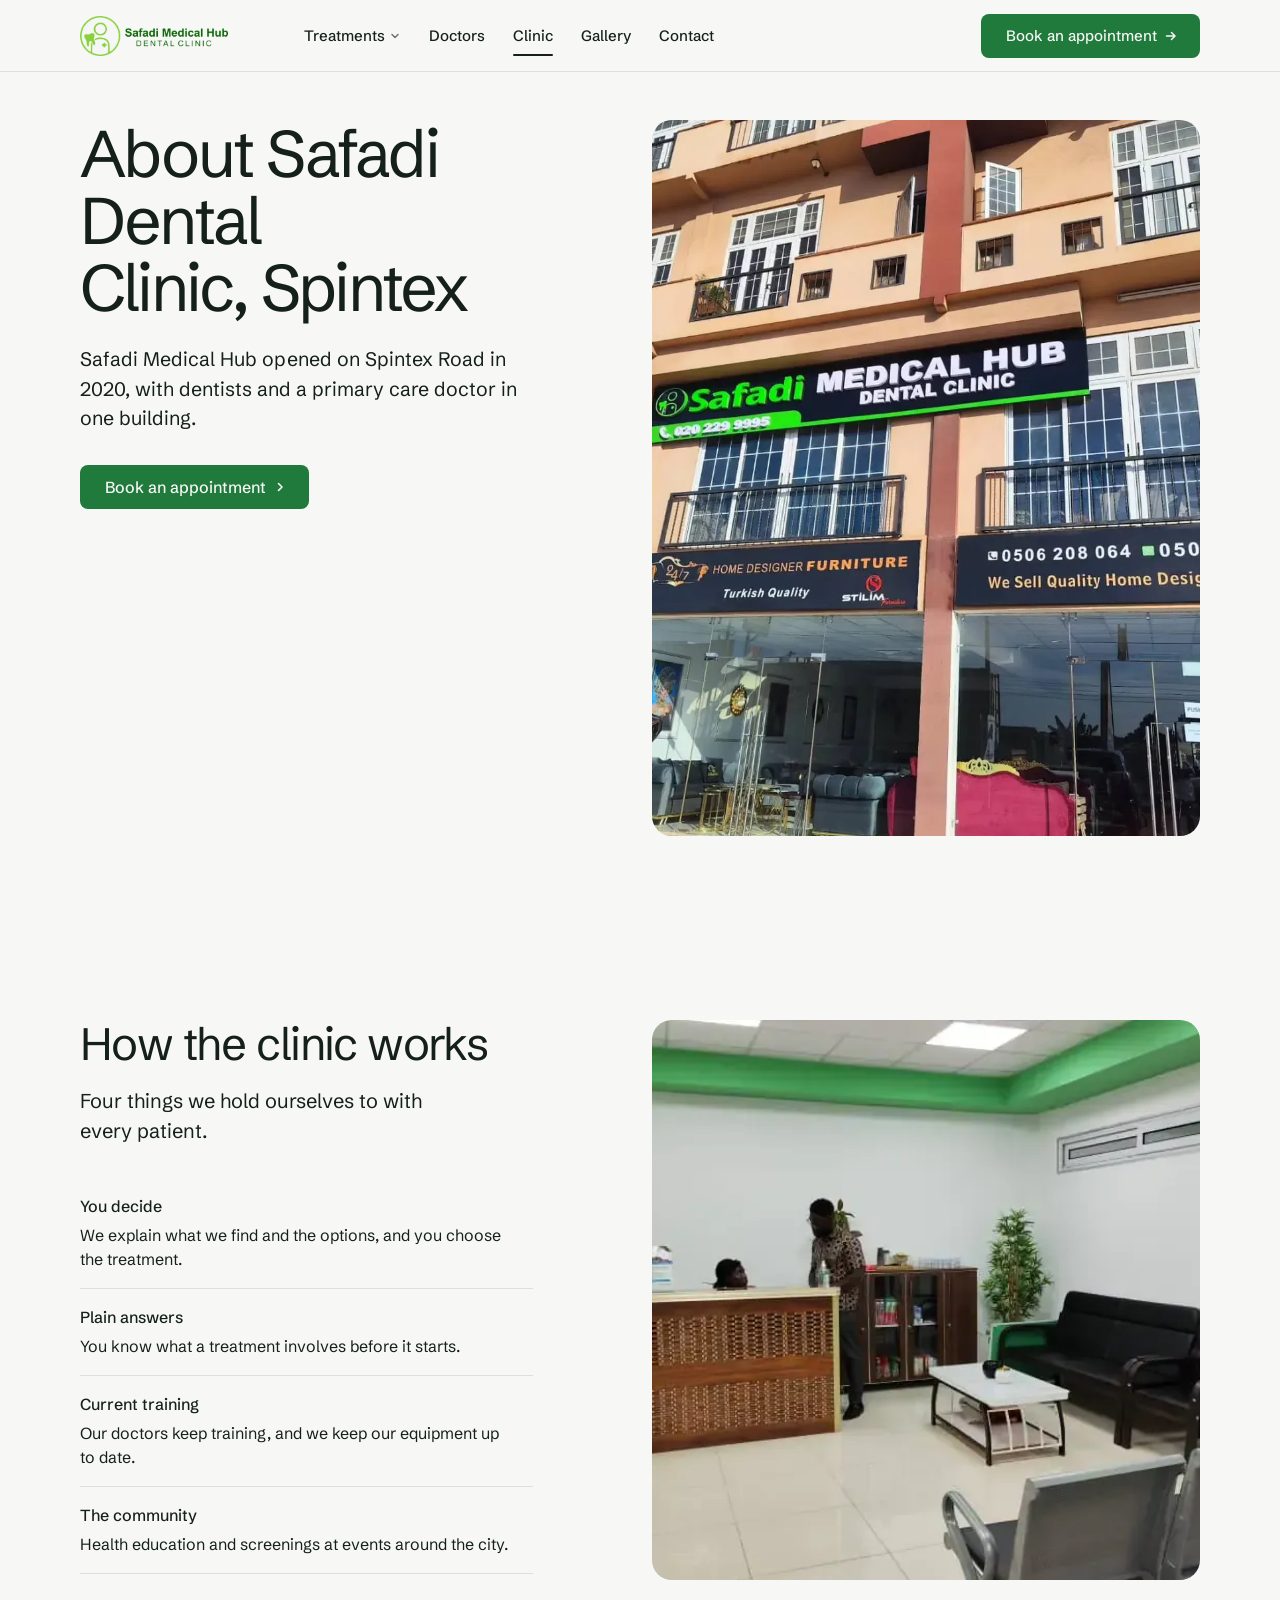
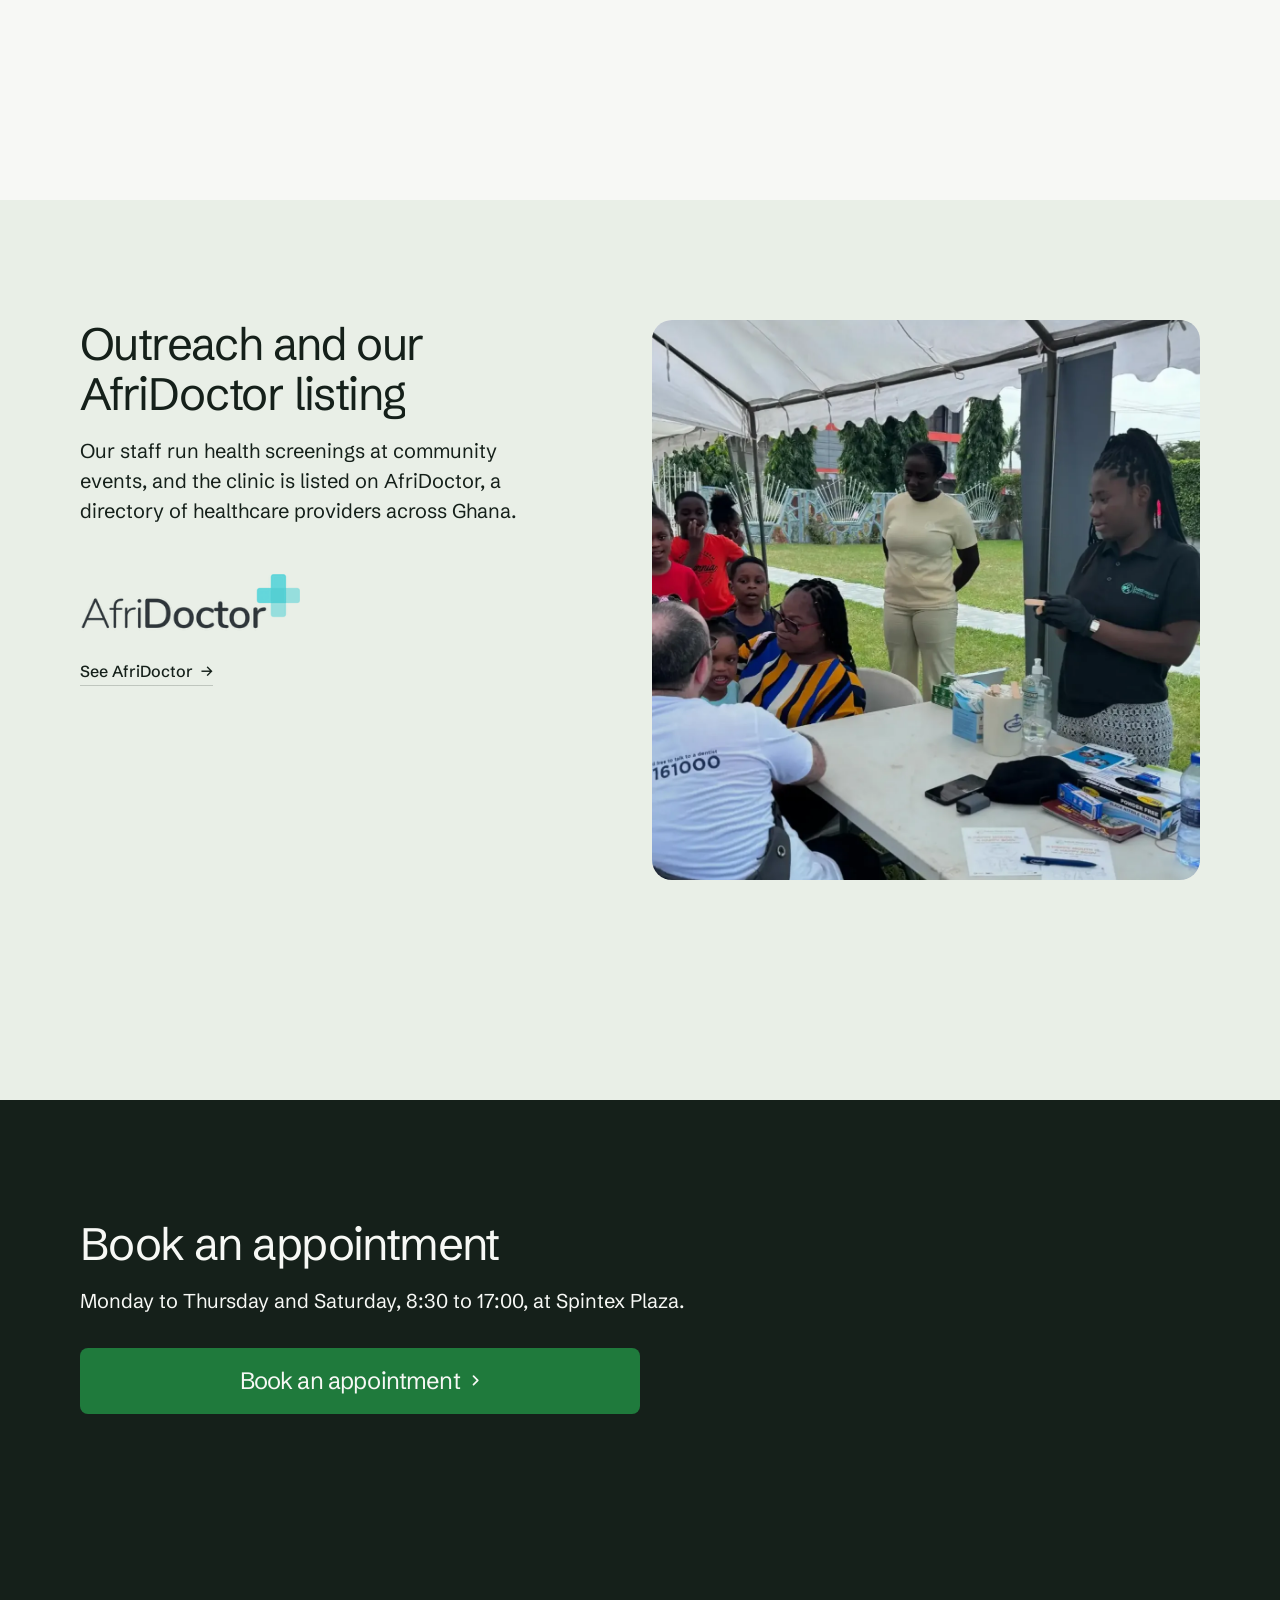
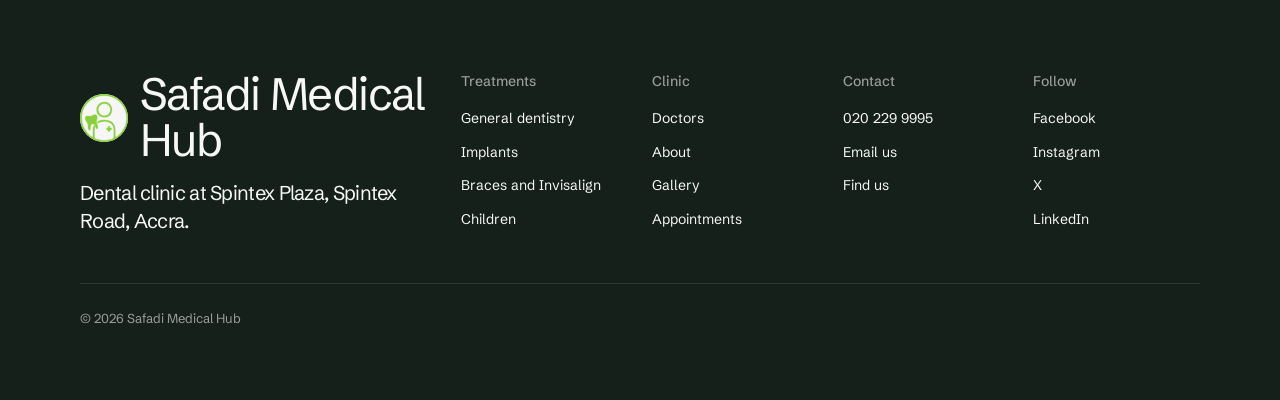
==== commit 519040e5: "Add the 3D implant, page transitions and smooth reveals The treatments page gets a pinned section wh" ====
--- a/about-us.html
+++ b/about-us.html
@@ -39,6 +39,7 @@
 }
 </style>
 <link rel="stylesheet" href="css/site.css">
+<link rel="stylesheet" href="css/motion.css">
 <script>document.documentElement.classList.add('m-enter');setTimeout(()=>document.documentElement.classList.add('m-enter-done'),700)</script>
 </head>
 <body>
@@ -163,5 +164,6 @@
 <script type="module" src="assets/system.js"></script>
 <script type="module" src="assets/motion/motion.js"></script>
 <script type="module" src="assets/layout/layout.js"></script>
+<script type="module" src="js/site-motion.js"></script>
 </body>
 </html>
--- a/css/motion.css
+++ b/css/motion.css
@@ -0,0 +1,88 @@
+/* Motion layer for the Safadi site: page transitions, reveals and the implant section.
+   Every animation here stands still under prefers-reduced-motion. */
+
+:root { --rv-ease: cubic-bezier(.22, 1, .36, 1); }
+
+/* ---------- 5. Page transitions (cross-document View Transitions; Chrome, Edge, Safari 18.2+) ---------- */
+@view-transition { navigation: auto; }
+
+.nav { view-transition-name: site-nav; }
+::view-transition-group(site-nav) { animation: none; }
+
+::view-transition-old(root) { animation: 260ms var(--rv-ease) both vt-out; }
+::view-transition-new(root) { animation: 520ms var(--rv-ease) 60ms both vt-in; }
+@keyframes vt-out { to { opacity: 0; transform: translateY(-16px); } }
+@keyframes vt-in { from { opacity: 0; transform: translateY(28px); } }
+
+/* a doctor's portrait carries over from the home page to the team page */
+::view-transition-group(*) { animation-duration: 560ms; animation-timing-function: var(--rv-ease); }
+::view-transition-image-pair(*) { isolation: auto; }
+[style*="view-transition-name: doc-"] { contain: paint; }
+
+/* a link to one doctor or one treatment lands with the row clear of the fixed bar */
+.doctor[id], .rows > li[id] { scroll-margin-top: calc(var(--nav, 72px) + var(--s-6)); }
+
+/* ---------- 6. Smooth scrolling (Lenis) ---------- */
+html.lenis, html.lenis body { height: auto; }
+.lenis:not(.lenis-autoToggle).lenis-stopped { overflow: clip; }
+.lenis [data-lenis-prevent] { overscroll-behavior: contain; }
+
+/* ---------- 6. Reveals (classes set by js/site-motion.js, so nothing hides without script) ---------- */
+.rv-head .rv-w { display: inline-block; overflow: clip; vertical-align: bottom; padding-bottom: 0.08em; margin-bottom: -0.08em; }
+.rv-head .rv-w > span { display: inline-block; transform: translateY(105%); transition: transform 900ms var(--rv-ease); transition-delay: calc(var(--i, 0) * 45ms); }
+.rv-head.is-in .rv-w > span { transform: none; }
+
+.rv-fade { opacity: 0; transform: translateY(14px); transition: opacity 800ms var(--rv-ease) 260ms, transform 800ms var(--rv-ease) 260ms; }
+.rv-fade.is-in { opacity: 1; transform: none; }
+
+.rv-photo { filter: blur(14px) saturate(0.6); transform: scale(1.07); opacity: 0.6;
+  transition: filter 1300ms var(--rv-ease), transform 1500ms var(--rv-ease), opacity 900ms var(--rv-ease); }
+.rv-photo.is-in { filter: none; transform: none; opacity: 1; }
+
+.rv-list > .rv-row { opacity: 0; transform: translateY(18px); transition: opacity 700ms var(--rv-ease), transform 700ms var(--rv-ease); transition-delay: calc(120ms + var(--i, 0) * 70ms); }
+.rv-list.is-in > .rv-row { opacity: 1; transform: none; }
+
+/* ---------- 2. The implant that builds itself (our-services.html) ---------- */
+#implant-build > .wrap { height: calc(var(--h, 3) * 100svh - var(--padt) - var(--padb) - var(--bar, 0px)); display: block; }
+.implant3d__pin { position: sticky; top: calc(var(--nav, 72px) + var(--s-6)); height: calc(100svh - var(--nav, 72px) - var(--s-6) * 2);
+  display: grid; grid-template-columns: repeat(12, minmax(0, 1fr)); column-gap: 24px; align-items: center; }
+.implant3d__text { grid-column: 1 / span 5; }
+.implant3d__steps { list-style: none; margin: var(--s-7) 0 0; padding: 0; display: grid; gap: var(--s-5); counter-reset: step; }
+.implant3d__step { position: relative; padding-left: 56px; opacity: 0.38; transition: opacity 500ms var(--rv-ease), transform 500ms var(--rv-ease); transform: translateX(-6px); }
+.implant3d__step::before { counter-increment: step; content: counter(step); position: absolute; left: 0; top: 0; width: 36px; height: 36px; border-radius: 50%;
+  display: grid; place-items: center; font: 500 15px/1 var(--font-text); border: 1px solid var(--line); color: var(--ink); transition: background 500ms, color 500ms, border-color 500ms; }
+.implant3d__step.is-active { opacity: 1; transform: none; }
+.implant3d__step.is-active::before { background: var(--p-action); border-color: var(--p-action); color: var(--p-action-ink); }
+.implant3d__step h3 { font: 500 var(--t-card)/1.3 var(--font-text); letter-spacing: -0.01em; margin: 0 0 var(--s-2); }
+.implant3d__step p { margin: 0; max-width: 46ch; }
+.implant3d__stage { grid-column: 6 / span 7; position: relative; height: 100%; min-height: 0; border-radius: var(--r-lg); overflow: clip;
+  background: radial-gradient(120% 90% at 50% 40%, #ffffff 0%, var(--p-surface) 70%); }
+.implant3d__stage > img { position: absolute; inset: 0; width: 100%; height: 100%; object-fit: cover; transition: opacity 600ms; }
+.implant3d__stage.is-3d > img { opacity: 0; }
+.implant3d__canvas { position: absolute; inset: 0; width: 100% !important; height: 100% !important; display: block; }
+
+@media (max-width: 1023px) {
+  .implant3d__pin { grid-template-columns: 1fr; grid-template-rows: auto minmax(0, 1fr); align-items: stretch; row-gap: var(--s-5); }
+  .implant3d__text, .implant3d__stage { grid-column: 1; }
+  .implant3d__stage { grid-row: 2; }
+  .implant3d__steps { margin-top: var(--s-4); position: relative; min-height: 6.5em; }
+  .implant3d__step { position: absolute; inset: 0 0 auto 0; transform: translateY(8px); opacity: 0; }
+  .implant3d__step.is-active { opacity: 1; transform: none; }
+}
+@media (max-width: 639px) {
+  #implant-build { --hm: 3; }
+  #implant-build > .wrap { height: calc(3 * 100lvh - var(--padt) - var(--padb) - var(--bar, 0px)); }
+  .implant3d__pin { top: calc(var(--nav, 56px) + var(--s-3)); height: calc(100svh - var(--nav, 56px) - var(--s-5) - var(--bar, 0px)); }
+  .implant3d__text .section-head p { display: none; }
+}
+
+/* ---------- reduced motion: everything stands as written ---------- */
+@media (prefers-reduced-motion: reduce) {
+  @view-transition { navigation: none; }
+  .rv-head .rv-w > span, .rv-fade, .rv-photo, .rv-list > .rv-row { transform: none !important; opacity: 1 !important; filter: none !important; transition: none !important; }
+  #implant-build { --h: 1 !important; --hm: 2 !important; }
+  #implant-build > .wrap { height: 100%; }
+  .implant3d__pin { position: static; height: 100%; }
+  .implant3d__step { opacity: 1; transform: none; position: relative; inset: auto; }
+  .implant3d__steps { min-height: 0; }
+}
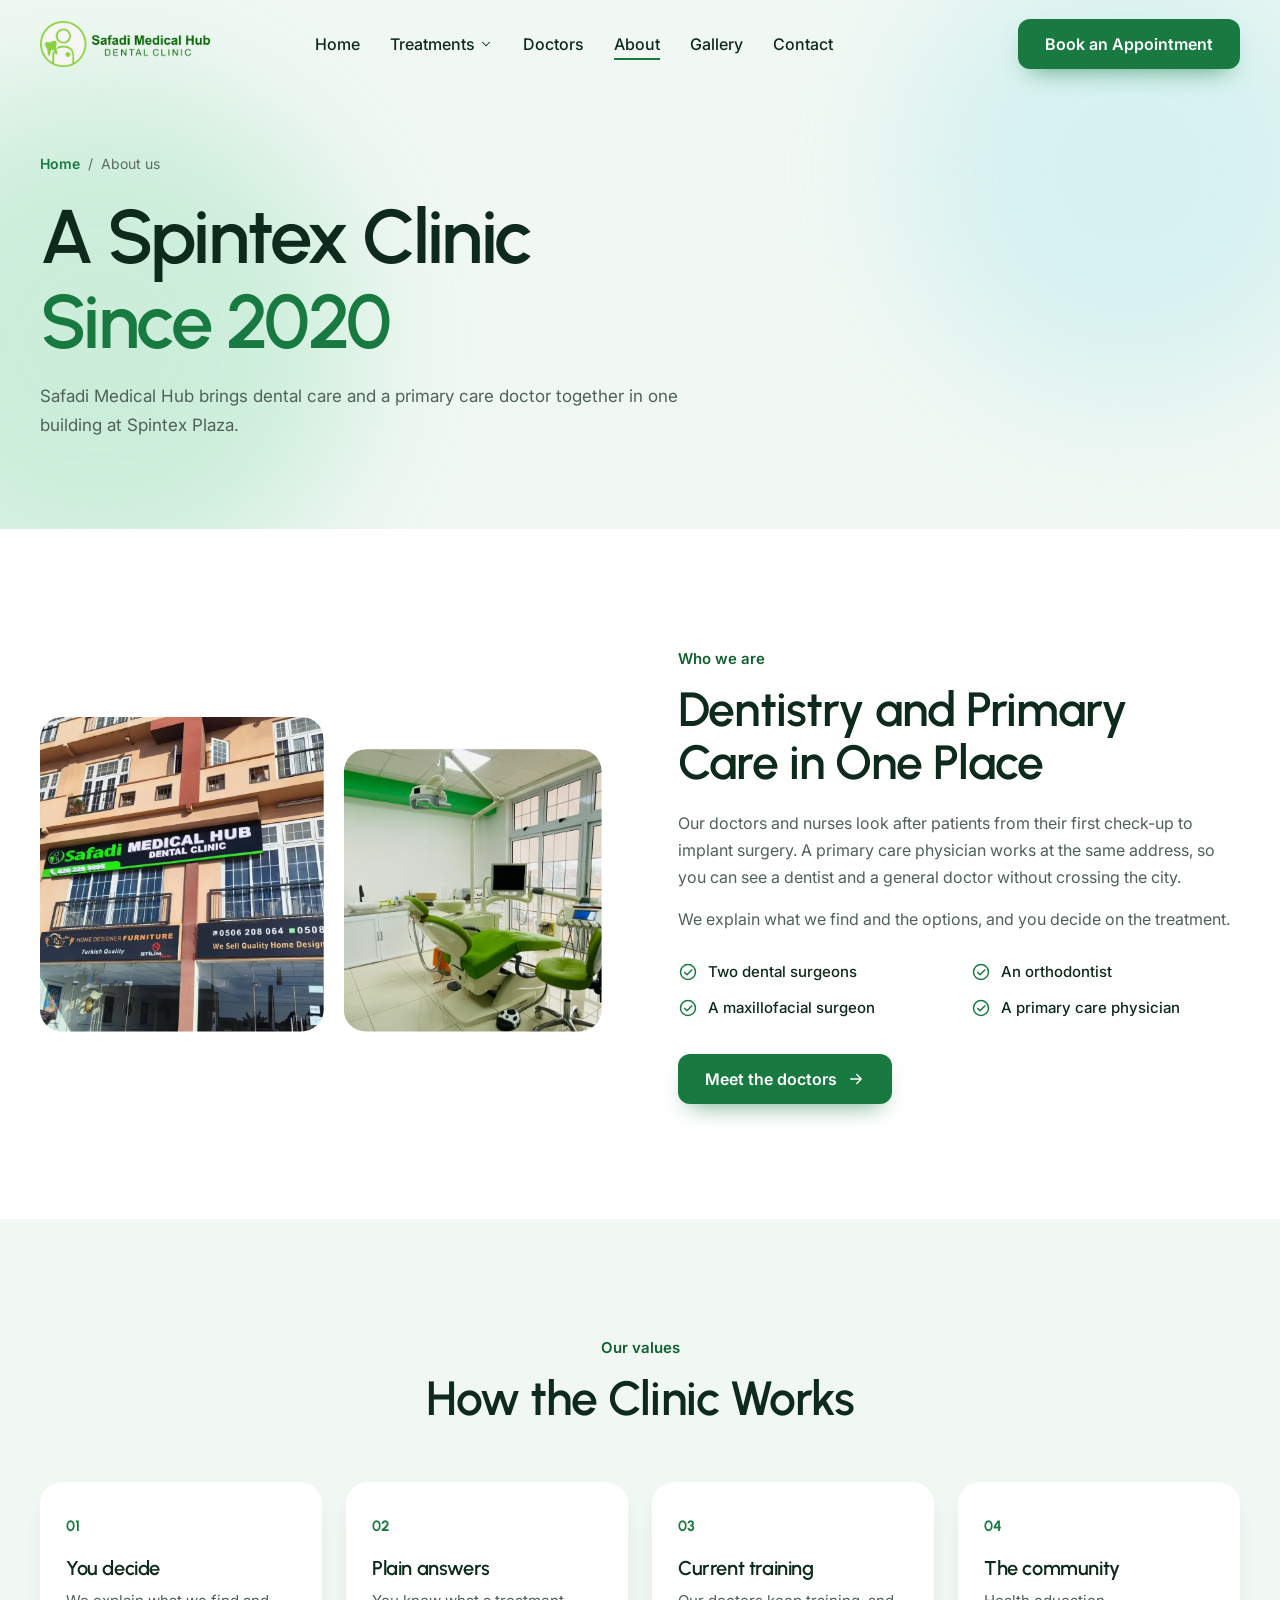
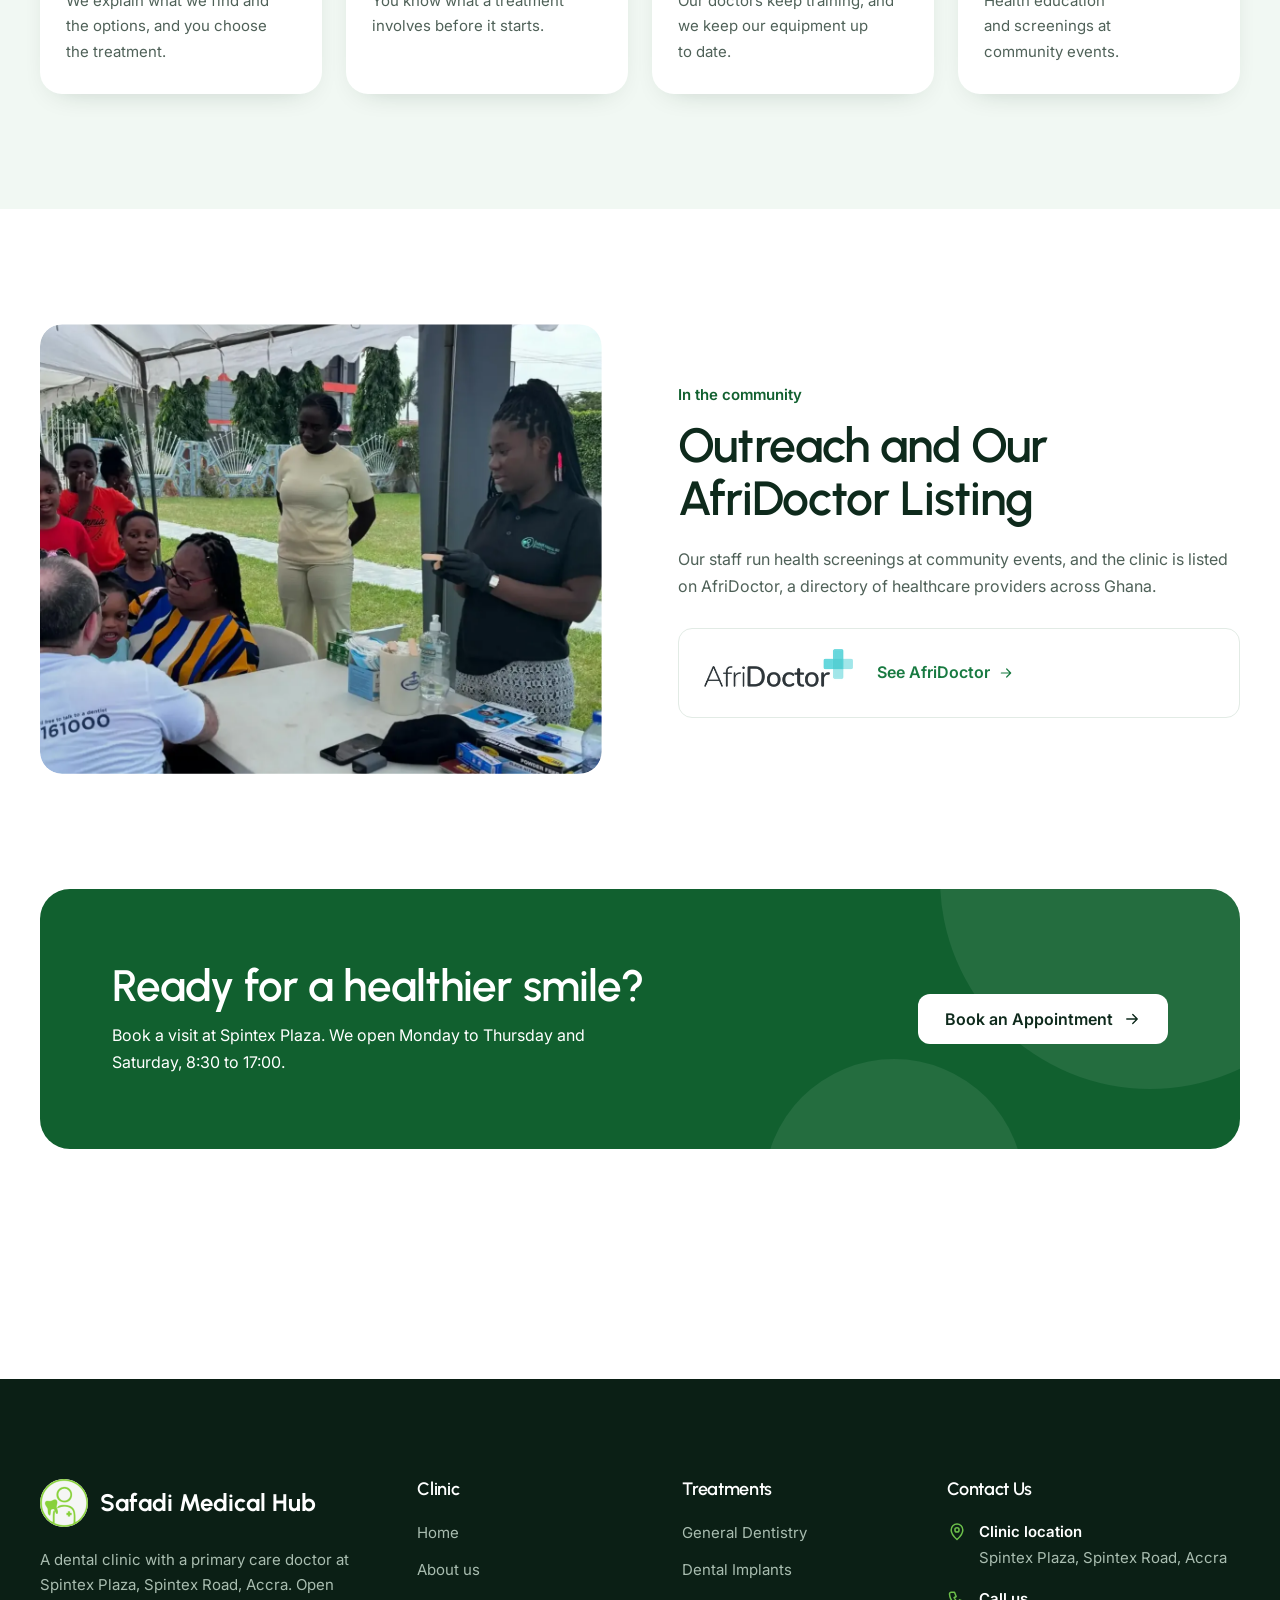
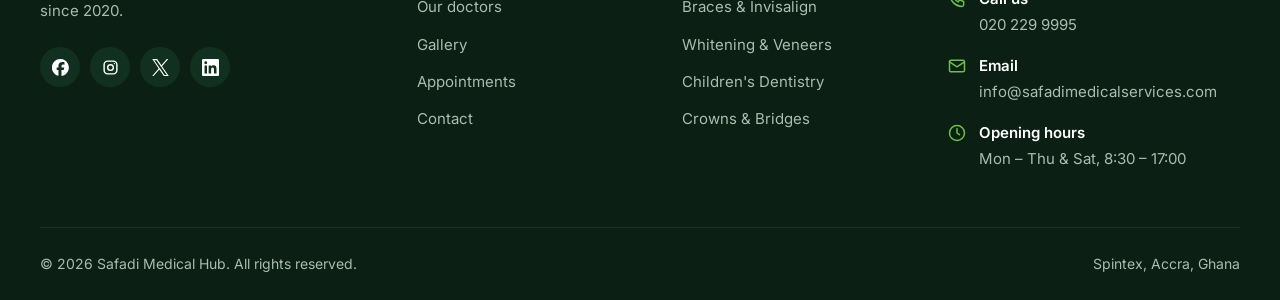
==== commit 000afe31: "Restyle the site after the Dentia template layout All seven pages are rebuilt by tools/build-pages.m" ====
--- a/about-us.html
+++ b/about-us.html
@@ -1,169 +1,146 @@
 <!doctype html>
-<html lang="en" data-type="service" data-radius="soft" data-buttons="arrow" data-motion>
+<html lang="en">
 <head>
 <meta charset="utf-8">
 <meta name="viewport" content="width=device-width, initial-scale=1, viewport-fit=cover">
-<title>About Safadi Dental Clinic: Spintex, Accra since 2020</title>
+<title>About Us | Safadi Dental Clinic, Spintex, Accra since 2020</title>
 <meta name="description" content="Safadi Medical Hub opened on Spintex Road, Accra in 2020, with dentists and a primary care doctor in one building.">
 <meta property="og:type" content="website">
-<meta property="og:title" content="About Safadi Dental Clinic: Spintex, Accra since 2020">
+<meta property="og:title" content="About Us | Safadi Dental Clinic, Spintex, Accra since 2020">
 <meta property="og:description" content="Safadi Medical Hub opened on Spintex Road, Accra in 2020, with dentists and a primary care doctor in one building.">
-<meta property="og:image" content="share.jpg">
+<meta property="og:image" content="img/room-green.webp">
 <meta name="twitter:card" content="summary_large_image">
 <link rel="icon" href="favicon.png" type="image/png">
-<meta name="theme-color" content="#f7f8f5">
+<meta name="theme-color" content="#ffffff">
 <!-- <link rel="canonical" href="https://safadimedicalservices.com/about-us.html"> : switch on when this build replaces the live site -->
-<meta name="site-kind" content="other">
-<meta name="page-type" content="service">
 <link rel="preconnect" href="https://fonts.googleapis.com">
 <link rel="preconnect" href="https://fonts.gstatic.com" crossorigin>
-<link href="https://fonts.googleapis.com/css2?family=Schibsted+Grotesk:wght@400..700&display=swap" rel="stylesheet">
-<link rel="stylesheet" href="assets/system.css">
-<link rel="stylesheet" href="assets/ui/cards.css">
-<link rel="stylesheet" href="assets/motion/motion.css">
-<link rel="stylesheet" href="assets/backgrounds/backgrounds.css">
-<link rel="stylesheet" href="assets/layout/layout.css">
-<link rel="stylesheet" href="assets/icons/icon.css">
-<style>
-:root {
-  --p-bg: #f7f8f5; --p-surface: #e9efe7; --p-ink: #15201a; --p-muted: #626a64;
-  --p-accent: #1f7a3c; --p-accent-ink: #f7f8f5; --p-action: #1f7a3c; --p-action-ink: #f7f8f5;
-  --p-inv-bg: #15201a; --p-inv-surface: #222d26; --p-inv-ink: #f7f8f5; --p-inv-muted: #989e99;
-  --p-inv-accent: #1f7a3c; --p-inv-accent-ink: #f7f8f5; --p-inv-action: #1f7a3c; --p-inv-action-ink: #f7f8f5;
-  --font-display: "Schibsted Grotesk", system-ui, sans-serif;
-  --font-text: "Schibsted Grotesk", system-ui, sans-serif;
-  --display-weight: 400;
-  --display-tracking: -0.035em;
-  --display-tracking-xl: -0.042em;
-  --ly-scale: 0.98;
-}
-</style>
-<link rel="stylesheet" href="css/site.css">
-<link rel="stylesheet" href="css/motion.css">
-<script>document.documentElement.classList.add('m-enter');setTimeout(()=>document.documentElement.classList.add('m-enter-done'),700)</script>
+<link href="https://fonts.googleapis.com/css2?family=Inter:wght@400;500;600&family=Urbanist:wght@500;600;700&display=swap" rel="stylesheet">
+<link rel="stylesheet" href="css/theme.css">
+<script>document.documentElement.classList.add('js');setTimeout(function(){var r=document.documentElement;if(!r.classList.contains('site-ready'))r.classList.add('rv-safe','is-loaded')},3000)</script>
 </head>
 <body>
-<!-- type: service. Built by tools/build-pages.mjs from the shared parts; the deal is the home page's (index.html). -->
-<header class="nav">
-  <div class="wrap nav__bar">
-    <a class="skip-link" href="#top">Skip to content</a>
-    <a class="nav__logo" href="index.html"><img src="img/logo.png" alt="Safadi Medical Hub Dental Clinic" width="440" height="119"></a>
-    <nav class="nav__links" aria-label="Main">
-      <div class="nav__item">
-        <a class="nav__link" href="our-services.html">Treatments <svg class="chev" viewBox="0 0 12 12" aria-hidden="true"><path d="M3 4.5l3 3 3-3" fill="none" stroke="currentColor" stroke-width="1.5" stroke-linecap="round" stroke-linejoin="round"/></svg></a>
-        <div class="nav__menu">
-          <div class="wrap grid">
-            <div class="menu-col span-3">
-              <p class="t-label">Everyday care</p>
-              <a href="our-services.html#general">General dentistry<span>Check-ups and cleaning</span></a>
-              <a href="our-services.html#children">Children's dentistry<span>From the first teeth</span></a>
-              <a href="our-services.html#emergency">Emergency care<span>Toothache and broken teeth</span></a>
-            </div>
-            <div class="menu-col span-3">
-              <p class="t-label">Specialist care</p>
-              <a href="our-services.html#implants">Dental implants<span>Fixed replacement teeth</span></a>
-              <a href="our-services.html#orthodontics">Braces and Invisalign<span>Straighter teeth at any age</span></a>
-              <a href="our-services.html#cosmetic">Whitening and veneers<span>A brighter, even smile</span></a>
-              <a href="our-services.html#restorative">Crowns and bridges<span>Rebuild damaged teeth</span></a>
-            </div>
-            <a class="menu-card span-3 start-10" href="our-services.html#implants">
-              <div class="panel"><img class="frame__img" src="img/surgery-team.webp" alt="Two surgeons in green gowns operating on a patient in the Safadi theatre" loading="lazy"></div>
-              <span class="t-card">Implant surgery on site</span>
-              <span class="t-small muted">In our own theatre at Spintex Plaza</span>
-            </a>
-          </div>
-        </div>
-      </div>
-      <div class="nav__item"><a class="nav__link" href="our-team.html">Doctors</a></div>
-      <div class="nav__item"><a class="nav__link" href="about-us.html" aria-current="page">Clinic</a></div>
-      <div class="nav__item"><a class="nav__link" href="gallery.html">Gallery</a></div>
-      <div class="nav__item"><a class="nav__link" href="contact-us.html">Contact</a></div>
+<a class="skip-link" href="#main">Skip to content</a>
+<header class="header">
+  <div class="container header__in">
+    <a class="logo" href="index.html" aria-label="Safadi Medical Hub Dental Clinic, home"><img src="img/logo.png" alt="Safadi Medical Hub Dental Clinic" width="440" height="119"></a>
+    <nav class="nav" aria-label="Main">
+      <ul class="nav__list">
+        <li class="nav__item"><a class="nav__link" href="index.html">Home</a></li>
+        <li class="nav__item"><a class="nav__link" href="our-services.html">Treatments <svg viewBox="0 0 24 24" fill="none" stroke="currentColor" stroke-width="1.8" stroke-linecap="round" stroke-linejoin="round" aria-hidden="true"><path d="m6 9 6 6 6-6"/></svg></a>
+          <div class="nav__drop"><a href="our-services.html#general">General Dentistry</a><a href="our-services.html#implants">Dental Implants</a><a href="our-services.html#orthodontics">Braces & Invisalign</a><a href="our-services.html#cosmetic">Whitening & Veneers</a><a href="our-services.html#children">Children's Dentistry</a><a href="our-services.html#restorative">Crowns & Bridges</a><a href="our-services.html#emergency">Emergency Care</a><a href="our-services.html#primary">Primary Care Doctor</a></div>
+        </li>
+        <li class="nav__item"><a class="nav__link" href="our-team.html">Doctors</a></li>
+        <li class="nav__item"><a class="nav__link" href="about-us.html" aria-current="page">About</a></li>
+        <li class="nav__item"><a class="nav__link" href="gallery.html">Gallery</a></li>
+        <li class="nav__item"><a class="nav__link" href="contact-us.html">Contact</a></li>
+      </ul>
+      <div class="nav__mobile-cta"><a class="btn btn--primary" href="appointment.html">Book an Appointment</a></div>
     </nav>
-    <div class="nav__actions">
-      <a class="btn btn--primary" href="appointment.html#book">Book an appointment</a>
+    <div class="header__cta">
+      <a class="btn btn--primary" href="appointment.html">Book an Appointment</a>
+      <button class="menu-btn" type="button" aria-label="Menu" aria-expanded="false"><span></span></button>
     </div>
-    <button class="nav__toggle" type="button" aria-expanded="false" aria-label="Menu">
-      <svg width="18" height="18" viewBox="0 0 18 18" aria-hidden="true"><path d="M2 5h14M2 13h14" stroke="currentColor" stroke-width="1.6" stroke-linecap="round"/></svg>
-    </button>
   </div>
 </header>
 
-<main id="top">
-  <section class="hero hero--split" data-enter aria-labelledby="hero-h">
-    <div class="wrap"><div class="hero-text grid hero__grid">
-      <div class="hero__text span-5">
-        <h1 id="hero-h">About Safadi Dental Clinic, Spintex</h1>
-        <p class="hero__lead">Safadi Medical Hub opened on Spintex Road in 2020, with dentists and a primary care doctor in one building.</p>
-        <div class="btn-row"><a class="btn btn--primary" href="appointment.html#book">Book an appointment<svg class="m-arrow" viewBox="0 0 12 12" aria-hidden="true"><path class="m-arrow__stem" d="M1 6h8"/><path class="m-arrow__head" d="M4.5 2.5 8 6l-3.5 3.5"/></svg></a></div>
-      </div>
-      <div class="hero__media span-6 start-7">
-        <img src="img/building.webp" alt="The Spintex Plaza building with the green Safadi Medical Hub sign above the shops" style="--ly-pos: 50% 40%" fetchpriority="high" data-source="client" data-subject="clinic">
-      </div>
-    </div></div>
-  </section>
-
-  <section class="section" id="values" aria-labelledby="values-h">
-    <div class="wrap grid grid--top">
-      <div class="span-5">
-        <div class="section-head"><h2 id="values-h">How the clinic works</h2><p>Four things we hold ourselves to with every patient.</p></div>
-        <ul class="rows">
-          <li><span class="rows__name">You decide</span><p>We explain what we find and the options, and you choose the treatment.</p></li>
-          <li><span class="rows__name">Plain answers</span><p>You know what a treatment involves before it starts.</p></li>
-          <li><span class="rows__name">Current training</span><p>Our doctors keep training, and we keep our equipment up to date.</p></li>
-          <li><span class="rows__name">The community</span><p>Health education and screenings at events around the city.</p></li>
-        </ul>
-      </div>
-      <div class="frame frame--photo side-photo span-6 start-7"><img class="frame__img" src="img/reception.webp" alt="The reception desk and waiting chairs, with green ceiling panels" loading="lazy" data-source="client" data-subject="clinic"></div>
+<main id="main">
+  <section class="page-head">
+    <span class="glow glow--a" aria-hidden="true"></span><span class="glow glow--b" aria-hidden="true"></span>
+    <div class="container">
+      <p class="crumbs"><a href="index.html">Home</a><span aria-hidden="true">/</span><span>About us</span></p>
+      <h1 data-reveal>A Spintex Clinic <span class="accent">Since 2020</span></h1>
+      <p class="lead" data-reveal style="--d:1">Safadi Medical Hub brings dental care and a primary care doctor together in one building at Spintex Plaza.</p>
     </div>
   </section>
 
-  <section class="section ground-surface" id="partners" aria-labelledby="partners-h">
-    <div class="wrap grid grid--top">
-      <div class="span-5">
-        <div class="section-head"><h2 id="partners-h">Outreach and our AfriDoctor listing</h2><p>Our staff run health screenings at community events, and the clinic is listed on AfriDoctor, a directory of healthcare providers across Ghana.</p></div>
-        <img class="partner-logo" src="img/afridoctor.png" alt="AfriDoctor" width="220" height="69" loading="lazy">
-        <p><a class="link" href="https://afridoctor.com/" target="_blank" rel="noopener">See AfriDoctor</a></p>
+  <section class="section">
+    <div class="container about">
+      <div class="about__photos">
+        <figure class="rv-photo" style="margin:0"><img src="img/building.webp" alt="The Spintex Plaza building with the green Safadi Medical Hub sign" loading="lazy"></figure>
+        <figure class="rv-photo" style="margin:0"><img src="img/room-green.webp" alt="A bright treatment room with a green dental chair" loading="lazy"></figure>
       </div>
-      <div class="frame frame--photo side-photo side-photo--portrait span-6 start-7"><img class="frame__img" src="img/outreach.webp" alt="Safadi staff checking visitors at a community health screening under a white tent" loading="lazy" data-source="client" data-subject="clinic"></div>
+      <div>
+        <p class="eyebrow" data-reveal>Who we are</p>
+        <h2 class="h2" data-reveal style="--d:1">Dentistry and Primary Care in One Place</h2>
+        <p data-reveal style="--d:2;margin-top:20px">Our doctors and nurses look after patients from their first check-up to implant surgery. A primary care physician works at the same address, so you can see a dentist and a general doctor without crossing the city.</p>
+        <p data-reveal style="--d:3">We explain what we find and the options, and you decide on the treatment.</p>
+        <ul class="checks" data-stagger>
+          <li><svg viewBox="0 0 24 24" fill="none" stroke="currentColor" stroke-width="1.8" stroke-linecap="round" stroke-linejoin="round" aria-hidden="true"><circle cx="12" cy="12" r="9"/><path d="m8 12.5 2.8 2.8L16.5 9.5"/></svg>Two dental surgeons</li>
+          <li><svg viewBox="0 0 24 24" fill="none" stroke="currentColor" stroke-width="1.8" stroke-linecap="round" stroke-linejoin="round" aria-hidden="true"><circle cx="12" cy="12" r="9"/><path d="m8 12.5 2.8 2.8L16.5 9.5"/></svg>An orthodontist</li>
+          <li><svg viewBox="0 0 24 24" fill="none" stroke="currentColor" stroke-width="1.8" stroke-linecap="round" stroke-linejoin="round" aria-hidden="true"><circle cx="12" cy="12" r="9"/><path d="m8 12.5 2.8 2.8L16.5 9.5"/></svg>A maxillofacial surgeon</li>
+          <li><svg viewBox="0 0 24 24" fill="none" stroke="currentColor" stroke-width="1.8" stroke-linecap="round" stroke-linejoin="round" aria-hidden="true"><circle cx="12" cy="12" r="9"/><path d="m8 12.5 2.8 2.8L16.5 9.5"/></svg>A primary care physician</li>
+        </ul>
+        <a class="btn btn--primary" href="our-team.html" data-reveal>Meet the doctors <svg viewBox="0 0 24 24" fill="none" stroke="currentColor" stroke-width="1.8" stroke-linecap="round" stroke-linejoin="round" aria-hidden="true"><path d="M5 12h14M13 6l6 6-6 6"/></svg></a>
+      </div>
     </div>
   </section>
+
+  <section class="section section--tint">
+    <div class="container">
+      <div class="section-head center">
+        <p class="eyebrow" data-reveal>Our values</p>
+        <h2 class="h2" data-reveal style="--d:1">How the Clinic Works</h2>
+      </div>
+      <div class="values" data-stagger>
+        <div class="value"><span class="value__num">01</span><h3>You decide</h3><p>We explain what we find and the options, and you choose the treatment.</p></div>
+        <div class="value"><span class="value__num">02</span><h3>Plain answers</h3><p>You know what a treatment involves before it starts.</p></div>
+        <div class="value"><span class="value__num">03</span><h3>Current training</h3><p>Our doctors keep training, and we keep our equipment up to date.</p></div>
+        <div class="value"><span class="value__num">04</span><h3>The community</h3><p>Health education and screenings at community events.</p></div>
+      </div>
+    </div>
+  </section>
+
+  <section class="section">
+    <div class="container feature">
+      <div class="feature__media rv-photo"><img src="img/outreach.webp" alt="Safadi staff checking visitors at a community health screening under a white tent" loading="lazy" style="object-position:50% 35%"></div>
+      <div>
+        <p class="eyebrow" data-reveal>In the community</p>
+        <h2 class="h2" data-reveal style="--d:1">Outreach and Our AfriDoctor Listing</h2>
+        <p data-reveal style="--d:2;margin-top:20px">Our staff run health screenings at community events, and the clinic is listed on AfriDoctor, a directory of healthcare providers across Ghana.</p>
+        <div class="partner" data-reveal style="--d:3"><img src="img/afridoctor.png" alt="AfriDoctor" width="150" height="47" loading="lazy"><a class="link" href="https://afridoctor.com/" target="_blank" rel="noopener">See AfriDoctor <svg viewBox="0 0 24 24" fill="none" stroke="currentColor" stroke-width="1.8" stroke-linecap="round" stroke-linejoin="round" aria-hidden="true"><path d="M5 12h14M13 6l6 6-6 6"/></svg></a></div>
+      </div>
+    </div>
+  </section>
+
+  <section class="section section--flush-top" aria-label="Book an appointment">
+    <div class="container">
+      <div class="cta" data-reveal="zoom">
+        <div><h2>Ready for a healthier smile?</h2><p>Book a visit at Spintex Plaza. We open Monday to Thursday and Saturday, 8:30 to 17:00.</p></div>
+        <a class="btn btn--light" href="appointment.html">Book an Appointment <svg viewBox="0 0 24 24" fill="none" stroke="currentColor" stroke-width="1.8" stroke-linecap="round" stroke-linejoin="round" aria-hidden="true"><path d="M5 12h14M13 6l6 6-6 6"/></svg></a>
+      </div>
+    </div>
+  </section>
+
 </main>
 
-<footer class="footer closing footer--dark ground-inverse" id="contact" aria-labelledby="close-h">
-  <div class="wrap">
-    <div class="closing__cta close--type">
-      <div class="section-head">
-        <h2 id="close-h">Book an appointment</h2>
-        <p class="t-small muted">Monday to Thursday and Saturday, 8:30 to 17:00, at Spintex Plaza.</p>
+<footer class="footer">
+  <div class="container">
+    <div class="footer__grid">
+      <div>
+        <a class="footer__brand" href="index.html"><img src="favicon.png" alt="" width="48" height="48">Safadi Medical Hub</a>
+        <p class="footer__about">A dental clinic with a primary care doctor at Spintex Plaza, Spintex Road, Accra. Open since 2020.</p>
+        <div class="socials">
+          <a href="https://www.facebook.com/SMHDentalClinic/" aria-label="Facebook"><svg viewBox="0 0 24 24" aria-hidden="true"><path fill="currentColor" d="M9.1 23.7v-8H6.6V12h2.5v-1.6c0-4.1 1.8-6 5.9-6 .8 0 2.1.2 2.6.3v3.3l-1.4-.1c-2 0-2.8.8-2.8 2.7V12h3.9l-.7 3.7h-3.2v8.2A12 12 0 1 0 9.1 23.7z"/></svg></a>
+          <a href="https://www.instagram.com/safadimedicalhub/" aria-label="Instagram"><svg viewBox="0 0 24 24" fill="none" stroke="currentColor" stroke-width="2" aria-hidden="true"><rect x="3" y="3" width="18" height="18" rx="5"/><circle cx="12" cy="12" r="4"/><circle cx="17.5" cy="6.5" r="1" fill="currentColor" stroke="none"/></svg></a>
+          <a href="https://x.com/hubsafadi" aria-label="X"><svg viewBox="0 0 24 24" aria-hidden="true"><path fill="currentColor" d="M14.2 10.2 23 0h-2.1l-7.6 8.8L7.3 0H.3l9.1 13.3L.3 24h2l8-9.3 6.4 9.3h7zM11.4 13.5l-.9-1.3L3.1 1.6h3.2l5.9 8.5.9 1.3 7.8 11.1h-3.2z"/></svg></a>
+          <a href="https://gh.linkedin.com/company/safadi-mh-dental-clinic" aria-label="LinkedIn"><svg viewBox="0 0 24 24" aria-hidden="true"><path fill="currentColor" d="M20.4 20.5h-3.5v-5.6c0-1.3 0-3-1.9-3s-2.1 1.4-2.1 2.9v5.7H9.4V9h3.4v1.6c.5-.9 1.6-1.9 3.4-1.9 3.6 0 4.3 2.4 4.3 5.5v6.3zM5.3 7.4a2 2 0 1 1 0-4.1 2 2 0 0 1 0 4.1zM7.1 20.5H3.6V9h3.5zM22.2 0H1.8C.8 0 0 .8 0 1.7v20.5c0 1 .8 1.8 1.8 1.8h20.4c1 0 1.8-.8 1.8-1.8V1.7C24 .8 23.2 0 22.2 0z"/></svg></a>
+        </div>
       </div>
-      <a class="btn btn--primary btn--xl" href="appointment.html#book">Book an appointment<svg class="m-arrow" viewBox="0 0 12 12" aria-hidden="true"><path class="m-arrow__stem" d="M1 6h8"/><path class="m-arrow__head" d="M4.5 2.5 8 6l-3.5 3.5"/></svg></a>
-    </div>
-    <div class="closing__links">
-      <div class="grid">
-        <div class="span-4 stack-4">
-          <a class="footer__mark" href="index.html"><img class="footer__icon" src="favicon.png" alt="" width="48" height="48">Safadi Medical Hub</a>
-          <p class="footer__lede">Dental clinic at Spintex Plaza, Spintex Road, Accra.</p>
-        </div>
-        <div class="span-2 footer__col"><h3>Treatments</h3><ul><li><a href="our-services.html#general">General dentistry</a></li><li><a href="our-services.html#implants">Implants</a></li><li><a href="our-services.html#orthodontics">Braces and Invisalign</a></li><li><a href="our-services.html#children">Children</a></li></ul></div>
-        <div class="span-2 footer__col"><h3>Clinic</h3><ul><li><a href="our-team.html">Doctors</a></li><li><a href="about-us.html">About</a></li><li><a href="gallery.html">Gallery</a></li><li><a href="appointment.html">Appointments</a></li></ul></div>
-        <div class="span-2 footer__col"><h3>Contact</h3><ul><li><a href="tel:+233202299995">020 229 9995</a></li><li><a href="mailto:info@safadimedicalservices.com">Email us</a></li><li><a href="contact-us.html">Find us</a></li></ul></div>
-        <div class="span-2 footer__col"><h3>Follow</h3><ul><li><a href="https://www.facebook.com/SMHDentalClinic/">Facebook</a></li><li><a href="https://www.instagram.com/safadimedicalhub/">Instagram</a></li><li><a href="https://x.com/hubsafadi">X</a></li><li><a href="https://gh.linkedin.com/company/safadi-mh-dental-clinic">LinkedIn</a></li></ul></div>
-      </div>
-      <div class="footer__legal">
-        <span>&copy; 2026 Safadi Medical Hub</span>
-        <div class="socials"></div>
+      <div><h3>Clinic</h3><ul class="footer__links"><li><a href="index.html">Home</a></li><li><a href="about-us.html">About us</a></li><li><a href="our-team.html">Our doctors</a></li><li><a href="gallery.html">Gallery</a></li><li><a href="appointment.html">Appointments</a></li><li><a href="contact-us.html">Contact</a></li></ul></div>
+      <div><h3>Treatments</h3><ul class="footer__links"><li><a href="our-services.html#general">General Dentistry</a></li><li><a href="our-services.html#implants">Dental Implants</a></li><li><a href="our-services.html#orthodontics">Braces & Invisalign</a></li><li><a href="our-services.html#cosmetic">Whitening & Veneers</a></li><li><a href="our-services.html#children">Children's Dentistry</a></li><li><a href="our-services.html#restorative">Crowns & Bridges</a></li></ul></div>
+      <div><h3>Contact Us</h3>
+        <ul class="footer__contact">
+          <li><svg viewBox="0 0 24 24" fill="none" stroke="currentColor" stroke-width="1.8" stroke-linecap="round" stroke-linejoin="round" aria-hidden="true"><path d="M12 21s-7-6.2-7-11.5a7 7 0 0 1 14 0C19 14.8 12 21 12 21z"/><circle cx="12" cy="9.5" r="2.5"/></svg><span><strong>Clinic location</strong>Spintex Plaza, Spintex Road, Accra</span></li>
+          <li><svg viewBox="0 0 24 24" fill="none" stroke="currentColor" stroke-width="1.8" stroke-linecap="round" stroke-linejoin="round" aria-hidden="true"><path d="M5 4h4l2 5-2.5 1.5a11 11 0 0 0 5 5L15 13l5 2v4a2 2 0 0 1-2 2A16 16 0 0 1 3 6a2 2 0 0 1 2-2"/></svg><span><strong>Call us</strong><a href="tel:+233202299995">020 229 9995</a></span></li>
+          <li><svg viewBox="0 0 24 24" fill="none" stroke="currentColor" stroke-width="1.8" stroke-linecap="round" stroke-linejoin="round" aria-hidden="true"><rect x="3" y="5" width="18" height="14" rx="2"/><path d="m3 7 9 6 9-6"/></svg><span><strong>Email</strong><a href="mailto:info@safadimedicalservices.com">info@safadimedicalservices.com</a></span></li>
+          <li><svg viewBox="0 0 24 24" fill="none" stroke="currentColor" stroke-width="1.8" stroke-linecap="round" stroke-linejoin="round" aria-hidden="true"><circle cx="12" cy="12" r="9"/><path d="M12 7v5l3 2"/></svg><span><strong>Opening hours</strong>Mon – Thu &amp; Sat, 8:30 – 17:00</span></li>
+        </ul>
       </div>
     </div>
+    <div class="footer__bar"><span>&copy; 2026 Safadi Medical Hub. All rights reserved.</span><span>Spintex, Accra, Ghana</span></div>
   </div>
 </footer>
-
-<nav class="actionbar" aria-label="Quick actions">
-  <a class="btn btn--primary" href="appointment.html#book">Book an appointment</a>
-</nav>
-
-<script type="module" src="assets/system.js"></script>
-<script type="module" src="assets/motion/motion.js"></script>
-<script type="module" src="assets/layout/layout.js"></script>
-<script type="module" src="js/site-motion.js"></script>
+<script type="module" src="js/site.js"></script>
 </body>
 </html>
--- a/css/theme.css
+++ b/css/theme.css
@@ -0,0 +1,473 @@
+/* Safadi Dental Clinic: site theme.
+   Layout language: a large two-tone hero headline over soft colour glows, rounded photo cards,
+   pale tinted bands, line-icon service cards, portrait cards with a name chip, an FAQ accordion,
+   a film banner, a testimonial row and a dark footer. Colours: the logo's green. */
+
+:root {
+  --ink: #0e2a1c;          /* headings, deep green-black */
+  --text: #4f6158;         /* body copy */
+  --muted: #5c6b63;
+  --accent: #187a41;       /* buttons, links, the coloured word (5.3:1 on white) */
+  --accent-dark: #11602f;
+  --accent-soft: #e3f3e8;
+  --lime: #6cc04a;         /* the logo's light green, for small marks */
+  --bg: #ffffff;
+  --tint: #f1f8f3;         /* pale bands */
+  --line: #e2ebe5;
+  --dark: #0b1f15;         /* footer */
+  --dark-2: #12301f;
+  --radius: 22px;
+  --radius-sm: 14px;
+  --shadow: 0 20px 50px -24px rgba(14, 42, 28, .28);
+  --shadow-sm: 0 10px 30px -18px rgba(14, 42, 28, .3);
+  --container: 1240px;
+  --gut: clamp(20px, 4vw, 40px);
+  --ease: cubic-bezier(.22, 1, .36, 1);
+  --head: "Urbanist", system-ui, sans-serif;
+  --body: "Inter", system-ui, sans-serif;
+  --header-h: 88px;
+}
+
+*, *::before, *::after { box-sizing: border-box; }
+html, body { margin: 0; }
+html { -webkit-text-size-adjust: 100%; scroll-padding-top: calc(var(--header-h) + 16px); }
+body { font: 400 16px/1.7 var(--body); color: var(--text); background: var(--bg); overflow-x: clip; }
+img { max-width: 100%; display: block; }
+a { color: inherit; text-decoration: none; }
+h1, h2, h3, h4 { text-wrap: balance; font-family: var(--head); color: var(--ink); margin: 0; letter-spacing: -0.02em; line-height: 1.12; font-weight: 600; }
+p { margin: 0; text-wrap: pretty; }
+ul, ol { margin: 0; padding: 0; list-style: none; }
+button { font: inherit; cursor: pointer; }
+:focus-visible { outline: 3px solid var(--accent); outline-offset: 3px; border-radius: 6px; }
+
+.container { width: min(100% - 2 * var(--gut), var(--container)); margin-inline: auto; }
+.section { padding-block: clamp(72px, 9vw, 120px); position: relative; }
+.section--tint { background: var(--tint); }
+.section--flush-top { padding-top: 0; }
+.center { text-align: center; }
+.eyebrow { display: inline-block; font: 600 15px/1.4 var(--body); color: var(--accent-dark); margin-bottom: 14px; }
+.h2 { font-size: clamp(32px, 4vw, 48px); }
+.lead { font-size: 17px; color: var(--text); max-width: 60ch; }
+.center .lead { margin-inline: auto; }
+.section-head { margin-bottom: clamp(36px, 5vw, 56px); }
+.section-head .lead { margin-top: 16px; }
+.skip-link { position: absolute; left: 16px; top: -60px; z-index: 100; background: var(--ink); color: #fff; padding: 10px 16px; border-radius: 10px; }
+.skip-link:focus { top: 16px; }
+.sr-only { position: absolute; width: 1px; height: 1px; overflow: hidden; clip: rect(0 0 0 0); white-space: nowrap; }
+
+/* ---------- buttons ---------- */
+.btn { display: inline-flex; align-items: center; justify-content: center; gap: 10px; min-height: 50px; padding: 0 26px; border-radius: 12px;
+  font: 600 16px/1 var(--body); border: 1.5px solid transparent; transition: background .3s var(--ease), color .3s var(--ease), transform .3s var(--ease), box-shadow .3s var(--ease); white-space: nowrap; }
+.btn--primary { background: var(--accent); color: #fff; box-shadow: 0 12px 24px -12px rgba(24, 122, 65, .7); }
+.btn--primary:hover { background: var(--accent-dark); transform: translateY(-2px); box-shadow: 0 16px 30px -12px rgba(24, 122, 65, .75); }
+.btn--ghost { border-color: rgba(14, 42, 28, .18); color: var(--ink); background: #fff; }
+.btn--ghost:hover { border-color: var(--accent); color: var(--accent); transform: translateY(-2px); }
+.btn--light { background: #fff; color: var(--ink); }
+.btn--light:hover { background: var(--accent-soft); transform: translateY(-2px); }
+.btn:active { transform: translateY(0) scale(.98); }
+.btn svg { width: 18px; height: 18px; transition: transform .3s var(--ease); }
+.btn:hover svg { transform: translateX(3px); }
+.link { color: var(--accent); font-weight: 600; display: inline-flex; align-items: center; gap: 8px; }
+.link svg { width: 16px; height: 16px; transition: transform .3s var(--ease); }
+.link:hover svg { transform: translateX(4px); }
+
+/* ---------- header ---------- */
+.header { position: fixed; inset: 0 0 auto; z-index: 50; height: var(--header-h); display: flex; align-items: center;
+  transition: background .35s var(--ease), box-shadow .35s var(--ease), height .35s var(--ease); view-transition-name: site-header; }
+.header.is-solid { background: rgba(255, 255, 255, .92); backdrop-filter: saturate(1.4) blur(14px); -webkit-backdrop-filter: saturate(1.4) blur(14px); box-shadow: 0 1px 0 var(--line); --header-h: 76px; }
+.header__in { display: flex; align-items: center; gap: 24px; }
+.logo img { height: 46px; width: auto; }
+.nav { margin-inline: auto; }
+.nav__list { display: flex; gap: 30px; align-items: center; }
+.nav__item { position: relative; }
+.nav__link { display: inline-flex; align-items: center; gap: 4px; font: 500 16px/1 var(--body); color: var(--ink); padding: 12px 0; position: relative; }
+.nav__link::after { content: ""; position: absolute; left: 0; right: 0; bottom: 4px; height: 2px; background: var(--accent); transform: scaleX(0); transform-origin: right; transition: transform .35s var(--ease); }
+.nav__link:hover::after, .nav__link[aria-current="page"]::after { transform: scaleX(1); transform-origin: left; }
+.nav__link svg { width: 14px; height: 14px; }
+.nav__drop { position: absolute; top: calc(100% + 8px); left: -20px; min-width: 250px; background: #fff; border-radius: var(--radius-sm); box-shadow: var(--shadow); padding: 10px;
+  opacity: 0; visibility: hidden; transform: translateY(8px); transition: opacity .25s var(--ease), transform .25s var(--ease), visibility .25s; }
+.nav__item:hover .nav__drop, .nav__item:focus-within .nav__drop { opacity: 1; visibility: visible; transform: none; }
+.nav__drop a { display: block; padding: 10px 14px; border-radius: 10px; color: var(--ink); font-weight: 500; font-size: 15px; }
+.nav__drop a:hover { background: var(--tint); color: var(--accent); }
+.header__cta { display: flex; align-items: center; gap: 14px; margin-left: auto; }
+.menu-btn { display: none; width: 48px; height: 48px; border-radius: 12px; border: 1px solid var(--line); background: #fff; align-items: center; justify-content: center; }
+.menu-btn span { display: block; width: 20px; height: 2px; background: var(--ink); border-radius: 2px; position: relative; transition: transform .3s var(--ease), background .3s; }
+.menu-btn span::before, .menu-btn span::after { content: ""; position: absolute; left: 0; width: 20px; height: 2px; background: var(--ink); border-radius: 2px; transition: transform .3s var(--ease); }
+.menu-btn span::before { top: -6px; } .menu-btn span::after { top: 6px; }
+.menu-open .menu-btn span { background: transparent; }
+.menu-open .menu-btn span::before { transform: translateY(6px) rotate(45deg); }
+.menu-open .menu-btn span::after { transform: translateY(-6px) rotate(-45deg); }
+
+/* ---------- glows (the soft colour washes behind the hero and page heads) ---------- */
+.glow { position: absolute; border-radius: 50%; filter: blur(70px); opacity: .75; pointer-events: none; z-index: 0; }
+.glow--a { width: 520px; height: 520px; left: -160px; top: 80px; background: #bfead2; }
+.glow--b { width: 460px; height: 460px; right: -80px; top: -60px; background: #cdeff0; }
+.glow--c { width: 360px; height: 360px; right: 22%; bottom: -120px; background: #e2f5d3; }
+
+/* ---------- hero ---------- */
+.hero { position: relative; overflow: clip; padding: calc(var(--header-h) + clamp(28px, 5vw, 56px)) 0 clamp(64px, 8vw, 110px); }
+.hero > .container { position: relative; z-index: 1; display: grid; grid-template-columns: minmax(0, 1.2fr) minmax(0, .8fr); gap: clamp(32px, 4vw, 64px); align-items: center; }
+.hero h1 { font-size: clamp(52px, 7.4vw, 112px); line-height: 1; letter-spacing: -0.045em; font-weight: 600; }
+.hero h1 .accent { color: var(--accent); }
+.hero h1 .line { display: block; white-space: nowrap; }
+.hero__lead { margin: 30px 0 0 clamp(0px, 9vw, 130px); max-width: 44ch; font-size: 17px; color: var(--text); }
+.hero__actions { display: flex; flex-wrap: wrap; align-items: center; gap: 28px; margin-top: 40px; }
+.avatars { display: flex; align-items: center; gap: 14px; }
+.avatars__faces { display: flex; }
+.avatars__faces img { width: 52px; height: 52px; border-radius: 50%; object-fit: cover; object-position: 50% 20%; border: 3px solid #fff; margin-left: -14px; box-shadow: var(--shadow-sm); }
+.avatars__faces img:first-child { margin-left: 0; }
+.avatars strong { display: block; font: 700 20px/1.1 var(--head); color: var(--ink); }
+.avatars span { font-size: 14px; color: var(--muted); }
+.hero__media { position: relative; }
+.hero__photo { position: relative; border-radius: 46% 54% 42% 58% / 52% 44% 56% 48%; overflow: clip; aspect-ratio: 1 / 1.02; box-shadow: var(--shadow); animation: blob 14s ease-in-out infinite; }
+.hero__photo img { width: 100%; height: 100%; object-fit: cover; object-position: 62% 50%; transform: scale(1.04); }
+@keyframes blob { 0%, 100% { border-radius: 46% 54% 42% 58% / 52% 44% 56% 48%; } 50% { border-radius: 56% 44% 52% 48% / 44% 56% 46% 54%; } }
+.float-card { position: absolute; display: flex; align-items: center; gap: 12px; background: #fff; border-radius: 16px; padding: 14px 18px; box-shadow: var(--shadow); font-size: 14px; color: var(--text); animation: bob 6s ease-in-out infinite; }
+.float-card strong { display: block; font: 700 16px/1.2 var(--head); color: var(--ink); }
+.float-card__icon { width: 44px; height: 44px; border-radius: 12px; background: var(--accent-soft); color: var(--accent); display: grid; place-items: center; flex: none; }
+.float-card__icon svg { width: 22px; height: 22px; }
+.float-card--hours { left: -36px; bottom: 14%; }
+.float-card--film { right: 0; top: 9%; animation-delay: -3s; }
+.float-card--film .float-card__icon { background: var(--accent); color: #fff; border-radius: 50%; }
+.float-card--film:hover .float-card__icon { transform: scale(1.08); }
+@keyframes bob { 0%, 100% { transform: translateY(0); } 50% { transform: translateY(-10px); } }
+
+/* ---------- info strip under the hero ---------- */
+.infobar { background: var(--dark); color: #cfe0d5; border-radius: var(--radius); display: grid; grid-template-columns: repeat(3, 1fr); position: relative; z-index: 2; box-shadow: var(--shadow); }
+.infobar__item { display: flex; align-items: center; gap: 18px; padding: 30px 34px; }
+.infobar__item + .infobar__item { border-left: 1px solid rgba(255, 255, 255, .1); }
+.infobar__icon { width: 54px; height: 54px; border-radius: 50%; background: var(--accent); color: #fff; display: grid; place-items: center; flex: none; }
+.infobar__icon svg { width: 24px; height: 24px; }
+.infobar__title { display: block; font: 600 19px/1.2 var(--head); color: #fff; font-size: 19px; margin-bottom: 2px; }
+.infobar__item > div, .footer__contact span, .contact-card p { min-width: 0; overflow-wrap: anywhere; }
+.infobar a:hover { color: #fff; }
+
+/* ---------- about ---------- */
+.about { display: grid; grid-template-columns: 1fr 1fr; gap: clamp(36px, 6vw, 90px); align-items: center; }
+.about__photos { position: relative; display: grid; grid-template-columns: 1.1fr 1fr; gap: 20px; align-items: end; }
+.about__photos img { width: 100%; object-fit: cover; border-radius: var(--radius); box-shadow: var(--shadow-sm); }
+.about__photos img:first-child { aspect-ratio: 3 / 4; }
+.about__photos img:last-child { aspect-ratio: 4 / 5; margin-bottom: -40px; }
+.about__badge { position: absolute; left: 50%; top: 18px; transform: translateX(-50%); background: var(--accent); color: #fff; border-radius: 18px; padding: 16px 22px; text-align: center; box-shadow: var(--shadow); }
+.about__badge strong { display: block; font: 700 32px/1 var(--head); }
+.about__badge span { font-size: 13px; }
+.about p + p { margin-top: 14px; }
+.checks { display: grid; grid-template-columns: 1fr 1fr; gap: 14px 24px; margin: 28px 0 34px; }
+.checks li { display: flex; gap: 10px; align-items: flex-start; color: var(--ink); font-weight: 500; font-size: 15px; line-height: 1.5; }
+.checks svg { width: 20px; height: 20px; color: var(--accent); flex: none; margin-top: 1px; }
+
+/* ---------- service cards ---------- */
+.services { display: grid; grid-template-columns: repeat(4, 1fr); gap: 24px; }
+.service { position: relative; display: flex; flex-direction: column; gap: 14px; padding: 32px 28px; border-radius: var(--radius); background: #fff; border: 1px solid var(--line);
+  transition: transform .45s var(--ease), box-shadow .45s var(--ease), border-color .45s var(--ease); overflow: clip; isolation: isolate; }
+.service::before { content: ""; position: absolute; inset: auto -20% -60% auto; width: 220px; height: 220px; border-radius: 50%; background: var(--accent-soft); z-index: -1; transform: scale(0); transition: transform .6s var(--ease); }
+.service:hover { transform: translateY(-6px); box-shadow: var(--shadow); border-color: transparent; }
+.service:hover::before { transform: scale(1.4); }
+.service__icon { width: 64px; height: 64px; color: var(--accent); }
+.service__icon svg { width: 64px; height: 64px; }
+.service h3 { font-size: 21px; }
+.service p { font-size: 15px; line-height: 1.6; flex: 1; }
+.service__more { width: 40px; height: 40px; border-radius: 50%; border: 1.5px solid var(--line); display: grid; place-items: center; color: var(--ink); transition: background .35s var(--ease), color .35s, border-color .35s, transform .45s var(--ease); }
+.service__more svg { width: 18px; height: 18px; }
+.service:hover .service__more { background: var(--accent); border-color: var(--accent); color: #fff; transform: rotate(90deg); }
+
+/* ---------- team ---------- */
+.team { display: grid; grid-template-columns: repeat(5, 1fr); gap: 20px; }
+.doc { position: relative; border-radius: var(--radius); overflow: clip; aspect-ratio: 3 / 4.1; background: #dfe9e2; display: block; }
+.doc img { width: 100%; height: 100%; object-fit: cover; object-position: 50% 18%; transition: transform .8s var(--ease); }
+.doc:hover img { transform: scale(1.05); }
+.doc__chip { position: absolute; left: 12px; right: 12px; bottom: 12px; background: rgba(255, 255, 255, .95); border-radius: 14px; padding: 12px 14px; text-align: center;
+  transition: transform .45s var(--ease), background .45s; }
+.doc__chip strong { display: block; font: 700 16px/1.25 var(--head); color: var(--ink); }
+.doc__chip span { font-size: 13px; color: var(--muted); }
+.doc:hover .doc__chip { transform: translateY(-4px); }
+.stats { display: grid; grid-template-columns: repeat(4, 1fr); gap: 24px; margin-top: clamp(48px, 6vw, 80px); text-align: center; }
+.stat strong { display: block; font: 600 clamp(40px, 4.4vw, 56px)/1 var(--head); color: var(--ink); letter-spacing: -0.03em; }
+.stat span { display: block; margin-top: 10px; color: var(--muted); font-size: 15px; }
+
+/* ---------- FAQ ---------- */
+.faq-wrap { display: grid; grid-template-columns: .8fr 1.2fr; gap: clamp(32px, 6vw, 90px); align-items: start; }
+.faq details { border-bottom: 1px solid var(--line); }
+.faq summary { list-style: none; display: flex; justify-content: space-between; align-items: center; gap: 20px; padding: 22px 0; cursor: pointer; font: 600 18px/1.4 var(--head); color: var(--ink); }
+.faq summary::-webkit-details-marker { display: none; }
+.faq summary svg { width: 20px; height: 20px; flex: none; color: var(--accent); transition: transform .35s var(--ease); }
+.faq details[open] summary svg { transform: rotate(45deg); }
+.faq__body { overflow: clip; }
+.faq__body p { padding: 0 40px 22px 0; }
+.faq-wrap .btn { margin-top: 30px; }
+
+/* ---------- film banner ---------- */
+.film { position: relative; border-radius: calc(var(--radius) + 8px); overflow: clip; aspect-ratio: 21 / 9; background: #000; box-shadow: var(--shadow); }
+.film img, .film iframe { position: absolute; inset: 0; width: 100%; height: 100%; object-fit: cover; border: 0; }
+.film img { transition: transform 1.2s var(--ease); }
+.film:hover img { transform: scale(1.03); }
+.film__play { position: absolute; inset: 0; margin: auto; width: 96px; height: 96px; border-radius: 50%; border: 0; background: rgba(255, 255, 255, .25); backdrop-filter: blur(6px); -webkit-backdrop-filter: blur(6px); color: #fff; display: grid; place-items: center; }
+.film__play::before { content: ""; position: absolute; inset: -14px; border-radius: 50%; border: 2px solid rgba(255, 255, 255, .5); animation: ring 2.4s var(--ease) infinite; }
+.film__play span { width: 72px; height: 72px; border-radius: 50%; background: #fff; color: var(--accent); display: grid; place-items: center; transition: transform .35s var(--ease); }
+.film__play:hover span { transform: scale(1.08); }
+.film__play svg { width: 26px; height: 26px; margin-left: 4px; }
+@keyframes ring { from { transform: scale(.85); opacity: 1; } to { transform: scale(1.35); opacity: 0; } }
+.film-band { background: linear-gradient(var(--bg) 50%, var(--tint) 50%); }
+
+/* ---------- testimonials ---------- */
+.quotes { display: grid; grid-auto-flow: column; grid-auto-columns: calc((100% - 3 * 24px) / 3.2); gap: 24px; overflow-x: auto; scroll-snap-type: x mandatory; padding: 10px 2px 30px; scrollbar-width: none; }
+.quotes::-webkit-scrollbar { display: none; }
+.quote { scroll-snap-align: start; background: #fff; border-radius: var(--radius); padding: 34px 30px; display: flex; flex-direction: column; gap: 20px; box-shadow: var(--shadow-sm); transition: transform .45s var(--ease); }
+.quote:hover { transform: translateY(-4px); }
+.quote__mark { width: 40px; height: 40px; color: var(--accent); }
+.quote p { color: var(--ink); font-size: 16px; line-height: 1.7; flex: 1; }
+.quote__who { display: flex; align-items: center; gap: 12px; font-size: 14px; color: var(--muted); }
+.quote__who strong { display: block; color: var(--ink); font: 700 16px/1.2 var(--head); }
+.quote__avatar { width: 46px; height: 46px; border-radius: 50%; background: var(--accent-soft); color: var(--accent-dark); display: grid; place-items: center; font: 700 17px/1 var(--head); }
+.quotes-nav { display: flex; justify-content: center; gap: 12px; margin-top: 10px; }
+.quotes-nav button { width: 48px; height: 48px; border-radius: 50%; border: 1.5px solid var(--line); background: #fff; color: var(--ink); display: grid; place-items: center; transition: background .3s, color .3s, border-color .3s; }
+.quotes-nav button:hover { background: var(--accent); color: #fff; border-color: var(--accent); }
+.quotes-nav svg { width: 18px; height: 18px; }
+
+/* ---------- call to action band ---------- */
+.cta { position: relative; overflow: clip; border-radius: calc(var(--radius) + 8px); background: var(--accent-dark); color: #fff; padding: clamp(40px, 6vw, 72px); display: grid; grid-template-columns: 1fr auto; gap: 32px; align-items: center; }
+.cta h2 { color: #fff; font-size: clamp(30px, 3.6vw, 44px); }
+.cta p { margin-top: 12px; max-width: 54ch; }
+.cta::before, .cta::after { content: ""; position: absolute; border-radius: 50%; background: rgba(255, 255, 255, .08); }
+.cta::before { width: 420px; height: 420px; right: -120px; top: -220px; }
+.cta::after { width: 260px; height: 260px; right: 18%; bottom: -170px; }
+.cta > * { position: relative; z-index: 1; }
+
+/* ---------- footer ---------- */
+.footer { background: var(--dark); color: #a9bdb0; padding: clamp(64px, 8vw, 100px) 0 0; margin-top: clamp(72px, 9vw, 120px); }
+.footer__grid { display: grid; grid-template-columns: 1.5fr 1fr 1fr 1.3fr; gap: 40px; }
+.footer__brand { display: flex; align-items: center; gap: 12px; font: 700 24px/1 var(--head); color: #fff; }
+.footer__brand img { width: 48px; height: 48px; border-radius: 50%; background: #fff; }
+.footer__about { margin-top: 20px; max-width: 36ch; font-size: 15px; }
+.socials { display: flex; gap: 10px; margin-top: 24px; }
+.socials a { width: 40px; height: 40px; border-radius: 50%; background: var(--dark-2); color: #fff; display: grid; place-items: center; transition: background .3s, transform .3s var(--ease); }
+.socials a:hover { background: var(--accent); transform: translateY(-3px); }
+.socials svg { width: 17px; height: 17px; }
+.footer h3 { color: #fff; font-size: 18px; margin-bottom: 20px; }
+.footer__links li + li { margin-top: 10px; }
+.footer__links a { font-size: 15px; transition: color .25s, padding .25s var(--ease); }
+.footer__links a:hover { color: #fff; padding-left: 4px; }
+.footer__contact li { display: flex; gap: 12px; font-size: 15px; }
+.footer__contact li + li { margin-top: 16px; }
+.footer__contact svg { width: 20px; height: 20px; color: var(--lime); flex: none; margin-top: 3px; }
+.footer__contact strong { display: block; color: #fff; font-weight: 600; }
+.footer__contact a:hover { color: #fff; }
+.footer__bar { margin-top: 56px; border-top: 1px solid rgba(255, 255, 255, .08); padding: 24px 0; display: flex; justify-content: space-between; gap: 20px; font-size: 14px; }
+
+/* ---------- inner page head ---------- */
+.page-head { position: relative; overflow: clip; padding: calc(var(--header-h) + 64px) 0 clamp(56px, 7vw, 90px); background: var(--tint); }
+.page-head > .container { position: relative; z-index: 1; }
+.page-head h1 { font-size: clamp(42px, 6vw, 76px); letter-spacing: -0.035em; max-width: 16ch; }
+.page-head h1 .accent { color: var(--accent); }
+.page-head .lead { margin-top: 18px; }
+.crumbs { display: flex; gap: 8px; font-size: 14px; color: var(--muted); margin-bottom: 18px; }
+.crumbs a { color: var(--accent); font-weight: 600; }
+
+/* ---------- treatments page: rows with a photo ---------- */
+.feature { display: grid; grid-template-columns: 1fr 1fr; gap: clamp(32px, 6vw, 90px); align-items: center; }
+.feature + .feature { margin-top: clamp(64px, 8vw, 110px); }
+.feature--flip .feature__media { order: 2; }
+.feature__media { border-radius: var(--radius); overflow: clip; aspect-ratio: 5 / 4; box-shadow: var(--shadow-sm); }
+.feature__media img { width: 100%; height: 100%; object-fit: cover; transition: transform 1.2s var(--ease); }
+.feature__media:hover img { transform: scale(1.04); }
+.feature__list { margin-top: 26px; display: grid; gap: 18px; }
+.feature__list li { display: grid; grid-template-columns: 52px 1fr; gap: 16px; align-items: start; }
+.feature__list .ic { width: 52px; height: 52px; border-radius: 14px; background: var(--accent-soft); color: var(--accent); display: grid; place-items: center; }
+.feature__list .ic svg { width: 30px; height: 30px; }
+.feature__list h3 { font-size: 19px; margin-bottom: 4px; }
+.feature__list p { font-size: 15px; }
+
+/* ---------- team page ---------- */
+.doctors { display: grid; grid-template-columns: repeat(3, 1fr); gap: 28px; }
+.doctor { background: #fff; border-radius: var(--radius); overflow: clip; box-shadow: var(--shadow-sm); transition: transform .45s var(--ease), box-shadow .45s var(--ease); scroll-margin-top: calc(var(--header-h) + 24px); }
+.doctor:hover { transform: translateY(-6px); box-shadow: var(--shadow); }
+.doctor__photo { aspect-ratio: 4 / 4.2; overflow: clip; background: #dfe9e2; }
+.doctor__photo img { width: 100%; height: 100%; object-fit: cover; object-position: 50% 18%; transition: transform .8s var(--ease); }
+.doctor:hover .doctor__photo img { transform: scale(1.05); }
+.doctor__body { padding: 24px 26px 28px; }
+.doctor__body h3 { font-size: 22px; }
+.doctor__role { display: inline-block; margin: 6px 0 12px; font-size: 14px; font-weight: 600; color: var(--accent); }
+.doctor__body p { font-size: 15px; }
+.strip { display: grid; grid-template-columns: repeat(4, 1fr); gap: 20px; }
+.strip img { width: 100%; aspect-ratio: 3 / 4; object-fit: cover; border-radius: var(--radius-sm); }
+
+/* ---------- about page: values ---------- */
+.values { display: grid; grid-template-columns: repeat(4, 1fr); gap: 24px; }
+.value { background: #fff; border-radius: var(--radius); padding: 30px 26px; box-shadow: var(--shadow-sm); }
+.value__num { font: 700 15px/1 var(--head); color: var(--accent); }
+.value h3 { font-size: 20px; margin: 18px 0 8px; }
+.value p { font-size: 15px; }
+.partner { display: flex; align-items: center; gap: 24px; margin-top: 28px; padding: 20px 24px; border-radius: var(--radius-sm); background: #fff; border: 1px solid var(--line); }
+.partner img { width: 150px; height: auto; }
+
+/* ---------- gallery ---------- */
+.gallery-filter { display: flex; flex-wrap: wrap; justify-content: center; gap: 10px; margin-bottom: 40px; }
+.gallery-filter button { border: 1.5px solid var(--line); background: #fff; color: var(--ink); border-radius: 999px; padding: 10px 20px; font-weight: 600; font-size: 15px; transition: background .3s, color .3s, border-color .3s; }
+.gallery-filter button[aria-pressed="true"], .gallery-filter button:hover { background: var(--accent); border-color: var(--accent); color: #fff; }
+.masonry { columns: 3 300px; column-gap: 20px; }
+.masonry a { display: block; margin-bottom: 20px; border-radius: var(--radius-sm); overflow: clip; break-inside: avoid; position: relative; }
+.masonry img { width: 100%; height: auto; transition: transform .8s var(--ease); }
+.masonry a::after { content: ""; position: absolute; inset: 0; background: rgba(14, 42, 28, .0); transition: background .4s; }
+.masonry a:hover img { transform: scale(1.05); }
+.masonry a:hover::after { background: rgba(14, 42, 28, .15); }
+.masonry a[hidden] { display: none; }
+.lightbox { position: fixed; inset: 0; z-index: 200; background: rgba(8, 20, 13, .92); display: grid; place-items: center; padding: 40px; opacity: 0; visibility: hidden; transition: opacity .3s, visibility .3s; }
+.lightbox.is-open { opacity: 1; visibility: visible; }
+.lightbox img { max-height: 86vh; width: auto; border-radius: 14px; }
+.lightbox button { position: absolute; top: 20px; right: 20px; width: 48px; height: 48px; border-radius: 50%; border: 0; background: #fff; color: var(--ink); display: grid; place-items: center; }
+
+/* ---------- contact + booking ---------- */
+.contact-cards { display: grid; grid-template-columns: repeat(4, 1fr); gap: 20px; }
+.contact-card { background: #fff; border-radius: var(--radius); padding: 28px 24px; box-shadow: var(--shadow-sm); display: grid; grid-template-columns: 48px minmax(0, 1fr); column-gap: 16px; align-content: start; }
+.contact-card > * { grid-column: 2; }
+.contact-card > .ic { grid-column: 1; grid-row: 1 / span 4; }
+.contact-card .ic { width: 48px; height: 48px; border-radius: 14px; background: var(--accent-soft); color: var(--accent); display: grid; place-items: center; }
+.contact-card .ic svg { width: 26px; height: 26px; }
+.contact-card h3 { font-size: 20px; margin-bottom: 8px; }
+.contact-card p, .contact-card a { font-size: 15px; }
+.contact-card a:hover { color: var(--accent); }
+.map { border-radius: var(--radius); overflow: clip; aspect-ratio: 21 / 8; background: var(--tint); box-shadow: var(--shadow-sm); }
+.map iframe { width: 100%; height: 100%; border: 0; display: block; }
+.booking { display: grid; grid-template-columns: .9fr 1.1fr; gap: clamp(32px, 5vw, 70px); align-items: start; }
+.booking__aside .hours { margin-top: 26px; }
+.hours { display: grid; grid-template-columns: auto 1fr; gap: 10px 28px; font-size: 15px; }
+.hours dt { color: var(--ink); font-weight: 600; }
+.hours dd { margin: 0; text-align: right; white-space: nowrap; }
+.contact-card .hours { gap: 8px 12px; font-size: 14px; }
+.hours .is-today { color: var(--accent); }
+.form { background: #fff; border-radius: var(--radius); padding: clamp(28px, 4vw, 44px); box-shadow: var(--shadow); display: grid; grid-template-columns: 1fr 1fr; gap: 18px; }
+.form h3 { grid-column: 1 / -1; font-size: 26px; }
+.field { display: grid; gap: 8px; }
+.field--full, .form .btn, .form__note { grid-column: 1 / -1; }
+.field label { font-size: 14px; font-weight: 600; color: var(--ink); }
+.field input, .field select, .field textarea { width: 100%; min-height: 52px; padding: 0 16px; border-radius: 12px; border: 1.5px solid var(--line); background: var(--tint); color: var(--ink); font: 400 16px/1.4 var(--body); transition: border-color .25s, background .25s, box-shadow .25s; }
+.field ::placeholder, .field::placeholder { color: var(--muted); opacity: 1; }
+.field input::placeholder { color: var(--muted); opacity: 1; }
+.field textarea { min-height: 120px; padding: 14px 16px; resize: vertical; }
+.field input:focus, .field select:focus, .field textarea:focus { outline: none; border-color: var(--accent); background: #fff; box-shadow: 0 0 0 4px var(--accent-soft); }
+.field[aria-invalid="true"] input, .field[aria-invalid="true"] select { border-color: #c4352b; }
+.field__error { font-size: 13px; color: #b42318; }
+.form__note { font-size: 14px; color: var(--muted); }
+.form__status { grid-column: 1 / -1; font-size: 15px; color: var(--ink); min-height: 1em; }
+
+/* ---------- 3D implant section (treatments page) ---------- */
+.implant3d { height: 300vh; }
+.implant3d__pin { position: sticky; top: calc(var(--header-h) + 8px); height: calc(100svh - var(--header-h) - 24px); display: grid; grid-template-columns: 1fr 1.25fr; gap: clamp(32px, 5vw, 64px); align-items: center; }
+.implant3d__steps { margin-top: 30px; display: grid; gap: 18px; counter-reset: step; }
+.implant3d__step { position: relative; padding: 18px 20px 18px 74px; border-radius: 16px; color: var(--muted); transition: opacity .5s var(--ease), background .5s var(--ease), box-shadow .5s var(--ease); }
+.implant3d__step::before { counter-increment: step; content: counter(step); position: absolute; left: 20px; top: 18px; width: 38px; height: 38px; border-radius: 50%; display: grid; place-items: center;
+  font: 700 16px/1 var(--head); background: var(--accent-soft); color: var(--accent); transition: background .5s, color .5s; }
+.implant3d__step h3 { color: var(--muted); transition: color .5s; }
+.implant3d__step.is-active { background: #fff; box-shadow: var(--shadow-sm); color: var(--text); }
+.implant3d__step.is-active h3 { color: var(--ink); }
+.implant3d__step.is-active::before { background: var(--accent); color: #fff; }
+.implant3d__step h3 { font-size: 20px; margin-bottom: 4px; }
+.implant3d__step p { font-size: 15px; }
+.implant3d__stage { position: relative; height: 100%; border-radius: calc(var(--radius) + 8px); overflow: clip; background: radial-gradient(110% 90% at 50% 38%, #ffffff 0%, #e6f3ea 62%, #d6ecdf 100%); }
+.implant3d__stage > img { position: absolute; inset: 0; width: 100%; height: 100%; object-fit: cover; transition: opacity .6s; }
+.implant3d__stage.is-3d > img { opacity: 0; }
+.implant3d__canvas { position: absolute; inset: 0; width: 100% !important; height: 100% !important; }
+
+/* ---------- reveals (classes set by js/site.js; nothing hides without script) ---------- */
+.js [data-reveal] { opacity: 0; transform: translateY(36px); transition: opacity 1s var(--ease), transform 1s var(--ease); transition-delay: calc(var(--d, 0) * 90ms); }
+.js [data-reveal="left"] { transform: translateX(-40px); }
+.js [data-reveal="right"] { transform: translateX(40px); }
+.js [data-reveal="zoom"] { transform: scale(.92); }
+.js [data-reveal].is-in { opacity: 1; transform: none; }
+.js .rv-photo { clip-path: inset(12% 12% 12% 12% round var(--radius)); transition: clip-path 1.4s var(--ease); }
+.js .rv-photo > img { transform: scale(1.18); transition: transform 1.6s var(--ease); }
+.js .rv-photo.is-in { clip-path: inset(0 0 0 0 round var(--radius)); }
+.js .rv-photo.is-in > img { transform: none; }
+.hero .w { display: inline-block; overflow: clip; vertical-align: bottom; padding-bottom: .08em; margin-bottom: -.08em; }
+.js .hero .w > span { display: inline-block; transform: translateY(110%); transition: transform 1.1s var(--ease); transition-delay: calc(150ms + var(--i) * 90ms); }
+.js.is-loaded .hero .w > span { transform: none; }
+/* the safety net: if js/site.js never runs, everything shows after 3 s */
+.rv-safe [data-reveal], .rv-safe .rv-photo, .rv-safe .rv-photo > img, .rv-safe .hero .w > span { opacity: 1 !important; transform: none !important; clip-path: none !important; }
+.nav__mobile-cta { display: none; }
+
+/* ---------- page transitions (Chrome, Edge, Safari 18.2+) ---------- */
+@view-transition { navigation: auto; }
+::view-transition-group(site-header) { animation: none; }
+::view-transition-old(root) { animation: .28s var(--ease) both vt-out; }
+::view-transition-new(root) { animation: .55s var(--ease) .05s both vt-in; }
+::view-transition-group(*) { animation-duration: .6s; animation-timing-function: var(--ease); }
+@keyframes vt-out { to { opacity: 0; transform: translateY(-14px); } }
+@keyframes vt-in { from { opacity: 0; transform: translateY(26px); } }
+
+/* ---------- smooth scroll (Lenis) ---------- */
+html.lenis, html.lenis body { height: auto; }
+.lenis.lenis-stopped { overflow: clip; }
+
+/* ---------- responsive ---------- */
+@media (max-width: 1100px) {
+  .nav__list { gap: 22px; }
+  .services { grid-template-columns: repeat(2, 1fr); }
+  .team { grid-template-columns: repeat(3, 1fr); }
+  .values, .contact-cards { grid-template-columns: repeat(2, 1fr); }
+  .footer__grid { grid-template-columns: 1fr 1fr; }
+  .quotes { grid-auto-columns: calc((100% - 24px) / 2.15); }
+}
+@media (max-width: 960px) {
+  :root { --header-h: 72px; }
+  .menu-btn { display: inline-flex; }
+  .header__cta .btn { display: none; }
+  .nav { position: fixed; inset: var(--header-h) 0 0; background: #fff; padding: 24px var(--gut) 40px; overflow-y: auto; transform: translateX(100%); transition: transform .45s var(--ease); margin: 0; }
+  .menu-open .nav { transform: none; }
+  /* a backdrop-filter on the header would trap the fixed menu inside it: drop it while the menu is open */
+  .header.menu-open { background: #fff; backdrop-filter: none; -webkit-backdrop-filter: none; }
+  .nav__list { flex-direction: column; align-items: stretch; gap: 0; }
+  .nav__link { font-size: 22px; padding: 16px 0; width: 100%; border-bottom: 1px solid var(--line); font-family: var(--head); font-weight: 600; }
+  .nav__link::after { display: none; }
+  .nav__drop { position: static; opacity: 1; visibility: visible; transform: none; box-shadow: none; padding: 6px 0 10px 12px; min-width: 0; }
+  .nav__mobile-cta { display: block !important; margin-top: 26px; }
+  .nav__mobile-cta .btn { width: 100%; }
+  .hero > .container, .about, .faq-wrap, .feature, .booking, .implant3d__pin { grid-template-columns: 1fr; }
+  .hero__lead { margin-left: 0; }
+  .hero__media { max-width: 560px; margin-inline: auto; width: 100%; }
+  .feature--flip .feature__media { order: 0; }
+  .infobar { grid-template-columns: 1fr; }
+  .infobar__item + .infobar__item { border-left: 0; border-top: 1px solid rgba(255, 255, 255, .1); }
+  .doctors { grid-template-columns: repeat(2, 1fr); }
+  .cta { grid-template-columns: 1fr; }
+  .implant3d__pin { grid-template-rows: auto minmax(0, 1fr); gap: 16px; }
+  .implant3d__steps { margin-top: 12px; position: relative; min-height: 120px; }
+  .implant3d__step { position: absolute; inset: 0 0 auto; opacity: 0; transform: translateY(10px); transition: opacity .5s, transform .5s var(--ease); }
+  .implant3d__step.is-active { opacity: 1; transform: none; }
+  .implant3d .lead { display: none; }
+}
+@media (max-width: 640px) {
+  body { font-size: 15.5px; }
+  .hero h1 { font-size: clamp(46px, 14vw, 64px); }
+  .hero__actions { gap: 20px; }
+  .hero__actions .btn { width: 100%; }
+  .float-card--hours { left: 0; bottom: 4%; }
+  .float-card--film { right: 0; top: 4%; }
+  .float-card { padding: 10px 14px; }
+  .services, .team, .values, .contact-cards, .doctors, .strip, .stats { grid-template-columns: 1fr 1fr; }
+  .services { gap: 12px; }
+  .service { padding: 20px 16px; gap: 10px; }
+  .service__icon, .service__icon svg { width: 44px; height: 44px; }
+  .service h3 { font-size: 17px; }
+  .service p { font-size: 13.5px; }
+  .service__more { width: 34px; height: 34px; }
+  .checks { grid-template-columns: 1fr; }
+  .about__photos img:last-child { margin-bottom: 0; }
+  .film { aspect-ratio: 4 / 3; }
+  .quotes { grid-auto-columns: 86%; }
+  .footer__grid { grid-template-columns: 1fr; }
+  .footer__bar { flex-direction: column; }
+  .form { grid-template-columns: 1fr; padding: 24px; }
+  .map { aspect-ratio: 4 / 3; }
+  .doc__chip strong { font-size: 15px; }
+  .infobar__item { padding: 22px 22px; }
+}
+
+/* ---------- reduced motion: everything stands as written ---------- */
+@media (prefers-reduced-motion: reduce) {
+  *, *::before, *::after { animation: none !important; transition-duration: .01ms !important; }
+  .js [data-reveal], .js .rv-photo, .js .rv-photo > img, .js .hero .w > span { opacity: 1 !important; transform: none !important; clip-path: none !important; }
+  @view-transition { navigation: none; }
+  .implant3d { height: auto; }
+  .implant3d__pin { position: static; height: auto; min-height: 600px; }
+  .implant3d__step { opacity: 1; position: relative; transform: none; }
+}
